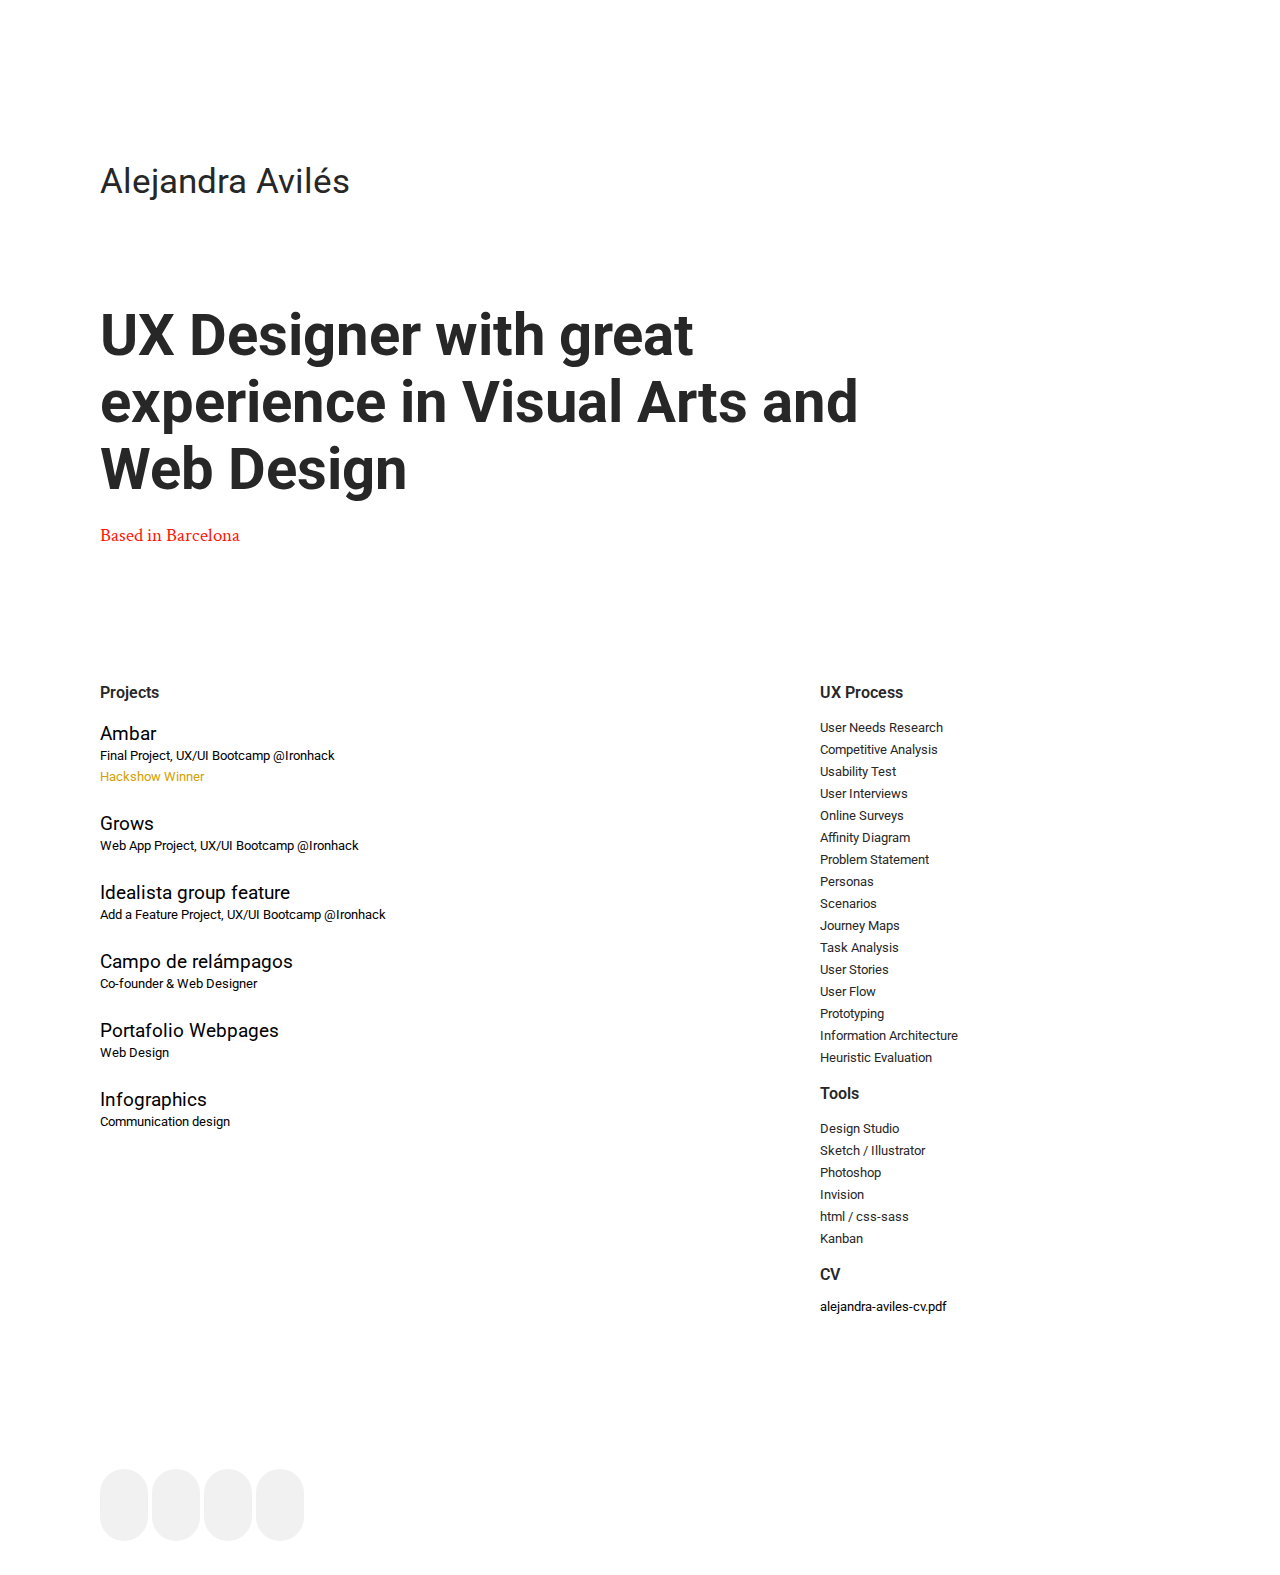
==== index.html @ 3a8cab37 "Automated commit at 2018-10-31 14:11:15 UTC by middleman-deploy 0.1.3" ====
<!doctype html>
<html>
  <head>
    <meta charset="utf-8">
    <!-- Always force latest IE rendering engine or request Chrome Frame -->
    <meta content="IE=edge,chrome=1" http-equiv="X-UA-Compatible">
    <!-- Use title if it's in the page YAML frontmatter -->
    <title>Alejandra Avilés UX Design</title>
    <script type="text/javascript" src="//cdnjs.cloudflare.com/ajax/libs/jquery/2.0.2/jquery.min.js"></script>
    <link rel="shortcut icon" href="images/favicon.ico" >
    <link rel="stylesheet" href="https://use.fontawesome.com/releases/v5.4.1/css/all.css" integrity="sha384-5sAR7xN1Nv6T6+dT2mhtzEpVJvfS3NScPQTrOxhwjIuvcA67KV2R5Jz6kr4abQsz" crossorigin="anonymous">
    <link href="https://fonts.googleapis.com/css?family=Roboto:400,500,700,900" rel="stylesheet">
    <link href="https://fonts.googleapis.com/css?family=Roboto+Slab" rel="stylesheet">
    <link href="https://fonts.googleapis.com/css?family=Crimson+Text:400,700" rel="stylesheet">
    <link href="/stylesheets/screen.css" media="screen" rel="stylesheet" type="text/css" />
  </head>
  <body class="index">
    <main>
      <div class="container">
        <div class="hero-unit">
	<h2>Alejandra Avilés</h2>
	<h1>UX Designer with great experience in Visual Arts and Web Design</h1>
	<div class="location">
	<!-- <i class="fas fa-map-pin"></i> -->
		<h4><span> Based in Barcelona</span></h4>
	</div>
</div>

<div class="columns">
	<div class="col col-8">
		<header>
			<h5>Projects</h5>
		</header>
			<div class="index-item">
				<a href="ambar">
						<h4>Ambar </h4>
						<h6>Final Project, UX/UI Bootcamp @Ironhack</h6>
				</a>
				<div class="award">
					<h6><i class="fas fa-award"></i> Hackshow Winner</h6>
				</div>
			</div>
			<div class="index-item">
				<a href="grows">
						<h4>Grows</h4>
						<h6>Web App Project, UX/UI Bootcamp @Ironhack</h6>
				</a>
			</div>
			<div class="index-item">
				<a href="add-a-feature">
						<h4>Idealista group feature</h4>
						<h6>Add a Feature Project, UX/UI Bootcamp @Ironhack</h6>
				</a>
			</div>
			<div class="index-item">
				<a href="online-magazine">
						<h4>Campo de relámpagos</h4>
						<h6>Co-founder & Web Designer</h6>
				</a>
			</div>
			<div class="index-item">
				<a href="portfolio-websites">
						<h4>Portafolio Webpages</h4>
						<h6>Web Design</h6>
				</a>
			</div>
			<div class="index-item">
				<a href="infographics-design">
						<h4>Infographics</h4>
						<h6>Communication design</h6>
				</a>
			</div>
		</div>
		<div class="col col-4">
			<header>
				<h5>UX Process</h5>
			</header>
			<div class="skills">
				<h6>User Needs Research</h6>
				<h6>Competitive Analysis</h6>
				<h6>Usability Test</h6>
				<h6>User Interviews</h6>
				<h6>Online Surveys</h6>
				<h6>Affinity Diagram</h6>
				<h6>Problem Statement</h6>
				<h6>Personas</h6>
				<h6>Scenarios</h6>
				<h6>Journey Maps</h6>
				<h6>Task Analysis</h6>
				<h6>User Stories</h6>
				<h6>User Flow</h6>
				<h6>Prototyping</h6>
				<h6>Information Architecture</h6>
				<h6>Heuristic Evaluation</h6>
				<header>
					<h5>Tools</h5>
				</header>
				<h6>Design Studio</h6>
				<h6>Sketch / Illustrator</h6>
				<h6>Photoshop</h6>
				<h6>Invision</h6>
				<h6>html / css-sass</h6>
				<h6>Kanban</h6>
			</div>
			<header>
				<h5>CV</h5>
			</header>
				<a target="cv" href="/documents/alejandra-aviles-cv.pdf"><h6>alejandra-aviles-cv.pdf</h6></a>
	</div>
</div>

      </div>
      <footer>
        <!-- <h3>Let's stay in touch!</h3> -->
        <div class="social-media">
          <a target="linkedin" href="https://www.linkedin.com/in/alejandra-aviles/"><h1><i class="fab fa-linkedin-in"></i></h1></a>
          <a target="medium" href="https://medium.com/@alecamp"><h1><i class="fab fa-medium-m"></i></h1></a>
          <a target="github" href="https://github.com/alejandra-aviles"><h1><i class="fab fa-github-alt"></i></h1></a>
          <a target="twitter" href="https://twitter.com/alealecamp"><h1><i class="fab fa-twitter"></i></h1></a>
          <!-- <a target="mail" href="/"><h1><i class="far fa-envelope"></i></h1></a> -->
        </div>

      </footer>
    </main>
    <script src="/javascripts/application.js" type="text/javascript"></script>
  </body>
</html>
---- stylesheets/screen.css ----
html{color:#000;background:#FFF}body,div,dl,dt,dd,ul,ol,li,h1,h2,h3,h4,h5,h6,pre,code,form,fieldset,legend,input,textarea,p,blockquote,th,td{margin:0;padding:0}table{border-collapse:collapse;border-spacing:0}fieldset,img{border:0}address,caption,cite,code,dfn,em,strong,th,var{font-style:normal;font-weight:normal}ol,ul{list-style:none}caption,th{text-align:left}h1,h2,h3,h4,h5,h6{font-size:100%;font-weight:normal}q:before,q:after{content:''}abbr,acronym{border:0;font-variant:normal}sup{vertical-align:text-top}sub{vertical-align:text-bottom}input,textarea,select{font-family:inherit;font-size:inherit;font-weight:inherit}input,textarea,select{*font-size:100%}legend{color:#000}#yui3-css-stamp.cssreset{display:none}.noselect{-webkit-touch-callout:none;-webkit-user-select:none;-khtml-user-select:none;-moz-user-select:none;-ms-user-select:none;user-select:none}.GITheWall ul{list-style:none;padding:20px 0;margin:0 auto;text-align:left;width:100%}.GITheWall ul li{display:inline-block;margin:10px 5px 0 5px;vertical-align:top;width:200px}.GITheWall ul li.GI_TW_Selected_Row{-webkit-transition:margin-bottom 0.3s ease-in;-moz-transition:margin-bottom 0.3s ease-in;-o-transition:margin-bottom 0.3s ease-in;transition:margin-bottom 0.3s ease-in}.GI_TW_expander{position:absolute;z-index:1;top:0;background:black;left:0;width:100%;margin-top:10px;height:0;overflow:hidden;-webkit-transition:height 0.3s ease-in;-moz-transition:height 0.3s ease-in;-o-transition:height 0.3s ease-in;transition:height 0.3s ease-in}.GI_TW_expander.animating{overflow:hidden !important}.GI_TW_expander.opened{overflow:visible}.GI_TW_expander .GI_TW_pointer{position:absolute;margin-left:-20px;margin-top:-20px;width:0;height:0;border-left:20px solid transparent;border-right:20px solid transparent;border-bottom:20px solid black;-webkit-transition:left 0.3s ease-in;-moz-transition:left 0.3s ease-in;-o-transition:left 0.3s ease-in;transition:left 0.3s ease-in}.GI_TW_expander .GI_TW_expander-inner{width:80%;height:560px;margin:0 auto;overflow:hidden}.GI_TW_expander .GI_TW_expander-inner .GI_TW_fullimg{position:relative;width:100%;height:580px;margin:10px 0 0;text-align:center;overflow:hidden}.GI_TW_expander .GI_TW_expander-inner .GI_TW_fullimg img{position:relative}.GI_TW_expander .GI_TW_Controls{z-index:1}.GI_TW_expander .GI_TW_close{position:absolute;width:40px;height:40px;top:20px;right:20px;cursor:pointer}.GI_TW_expander .GI_TW_arrow{position:absolute;top:50%;cursor:pointer}.GI_TW_expander .GI_TW_arrow.GI_TW_hidden{display:none}.GI_TW_expander .GI_TW_arrow.GI_TW_next{right:30px}.GI_TW_expander .GI_TW_arrow.GI_TW_prev{left:30px}.GI_TW_expander .GI_TW_loading{width:20px;height:20px;border-radius:50%;background:#ddd;box-shadow:0 0 1px #cccccc, 15px 30px 1px #cccccc, -15px 30px 1px #cccccc;position:absolute;top:50%;left:50%;margin:-25px 0 0;-webkit-animation:loader 0.5s infinite ease-in-out both;-moz-animation:loader 0.5s infinite ease-in-out both;-ms-animation:loader 0.5s infinite ease-in-out both;-o-animation:loader 0.5s infinite ease-in-out both;animation:loader 0.5s infinite ease-in-out both}@-moz-keyframes loader{0%{background:#ddd}33%{background:#ccc;box-shadow:0 0 1px #cccccc, 15px 30px 1px #cccccc, -15px 30px 1px #dddddd}66%{background:#ccc;box-shadow:0 0 1px #cccccc, 15px 30px 1px #dddddd, -15px 30px 1px #cccccc}}@-webkit-keyframes loader{0%{background:#ddd}33%{background:#ccc;box-shadow:0 0 1px #cccccc, 15px 30px 1px #cccccc, -15px 30px 1px #dddddd}66%{background:#ccc;box-shadow:0 0 1px #cccccc, 15px 30px 1px #dddddd, -15px 30px 1px #cccccc}}@-o-keyframes loader{0%{background:#ddd}33%{background:#ccc;box-shadow:0 0 1px #cccccc, 15px 30px 1px #cccccc, -15px 30px 1px #dddddd}66%{background:#ccc;box-shadow:0 0 1px #cccccc, 15px 30px 1px #dddddd, -15px 30px 1px #cccccc}}@-ms-keyframes loader{0%{background:#ddd}33%{background:#ccc;box-shadow:0 0 1px #cccccc, 15px 30px 1px #cccccc, -15px 30px 1px #dddddd}66%{background:#ccc;box-shadow:0 0 1px #cccccc, 15px 30px 1px #dddddd, -15px 30px 1px #cccccc}}@keyframes loader{0%{background:#ddd}33%{background:#ccc;box-shadow:0 0 1px #cccccc, 15px 30px 1px #cccccc, -15px 30px 1px #dddddd}66%{background:#ccc;box-shadow:0 0 1px #cccccc, 15px 30px 1px #dddddd, -15px 30px 1px #cccccc}}article{padding-top:80px}article p{padding-bottom:20px}.quote{border-left:5px solid #ff1403;margin:20px 50px;padding-left:20px;border-radius:5px}.quote p{font-family:'Roboto', sans-serif;padding:10px 0;font-size:1rem;line-height:24px}.quote i{font-size:0.7rem;color:grey}.highlight{padding:10px 60px}.highlight p{width:80%;font-size:2.8rem;line-height:50px}.award{display:inline-block;color:#d4a000}.award h3{font-weight:100;font-size:1rem}.btn{-moz-box-shadow:inset 0px 1px 0px 0px #ffffff;-webkit-box-shadow:inset 0px 1px 0px 0px #ffffff;box-shadow:inset 0px 1px 0px 0px #ffffff;text-indent:0;background-color:#1d1a1a;border-radius:100px;color:white;font-size:1.2rem;text-decoration:none;text-align:center;padding:18px 40px;display:inline-block}.btn a{cursor:pointer;color:white}.btn a:hover{color:white;cursor:pointer}.btn:hover{background-color:#443d3d;color:white}.btn:active{position:relative;top:1px}.site-btn h6{border:1px solid #e2e2e2;border-radius:10px;position:relative;padding:20px}.site-btn a:hover{color:red;background-color:blue}.columns{zoom:1}.columns:before{content:'';display:block}.columns:after{content:'';display:table;clear:both}.col{float:left}.border-left{padding-left:30px;border-left:1px solid grey}.col-1{width:8.33%}.col-2{width:16.66%}.col-3{width:33.33%}.col-4{width:25%}.col-6{width:50%}.col-8{width:66.66%;padding-right:20px}.col-9{width:95%}.col-10{width:80%}.col-12{width:100%}.contact{position:fixed;top:8px;right:30px;z-index:2000;padding:10px 20px;border-radius:10px;font-size:0.9rem}footer{padding-top:150px;padding-bottom:50px}header{padding:15px 0}header h2{color:#ff1403;font-weight:600}.article-header h1{font-size:4rem}.hero-unit{width:80%;padding-top:160px;padding-bottom:100px}.hero-unit span{color:red}.hero-unit h1{font-size:3.6rem;font-weight:700}.hero-unit h2{padding-bottom:100px;font-size:2.2rem}.hero-unit .location{font-family:'Crimson Text', serif;padding:20px 0;font-weight:200}.hero-unit .location span{color:#ff1403;font-size:1.2rem}.hero-unit .location h4{font-size:0.9rem}.index-item{padding-top:5px;padding-bottom:20px;background:white}.index-item h4{font-weight:600px;line-height:24px}.index-item h6{line-height:20px}a{color:black}a:hover{color:grey}.nav{position:fixed;background-color:white;padding-top:18px;padding-bottom:18px;width:100%;z-index:1000}.nav a{font-size:1rem;float:left;margin-right:30px}.nav a:hover{color:grey}.nav .logo a:hover{color:black;border-bottom:none}.project-overview{padding-top:100px}.project-info{padding-top:20px;padding-bottom:100px}.project-info h6{line-height:20px}.project-list{padding-top:30px}section{padding:60px 0}section .padding-left{padding-left:50px}section .padding-left p{font-size:1.1rem;padding-bottom:10px;line-height:25px}.skills h6{line-height:22px}.slider-wrapper{width:800px;padding-right:auto;padding-left:auto}.slider{margin-bottom:15px;border-radius:8px;border:0.5px solid #e0e0e0;box-shadow:3px 13px 40px -10px rgba(0,0,0,0.1);max-width:1000px;height:inherit;width:inherit;overflow:hidden;position:relative;text-align:left}.slider>*{display:none;width:inherit}.slider .columns{height:inherit}.slider img{padding-top:0;padding-bottom:0;max-height:800px;max-width:100%;width:auto;margin-right:auto;margin-left:auto;vertical-align:bottom}.slider .columns .column{height:inherit}[data-slider-index]{font-size:0.8em;font-weight:100;height:inherit}[data-slider-action]{font-size:1em;letter-spacing:1px;color:#3535c3;font-weight:100;cursor:pointer;max-width:1400px}.slider-controls{-webkit-touch-callout:none;-webkit-user-select:none;-khtml-user-select:none;-moz-user-select:none;-ms-user-select:none;user-select:none;position:absolute;right:0;bottom:0;display:inline-block;z-index:1000}.slider-controls>*{display:inline-block;left:0;padding-right:5px}.slider-controls a,.slider-controls *{color:#666 !important}.slider-controls a{font-size:1.3em}.caption{background-color:white;padding-top:5px;padding-bottom:5px;padding-right:70px;display:inline-block;text-align:left;width:100%;z-index:-100}.social-media a{display:inline-block}.social-media a i{background-color:#f1f1f1;color:black;font-size:1.3rem;padding:24px;border-radius:100px}.social-media a i:hover{background-color:#efe8e8;color:#ff5043}h1{font-size:3.2rem;font-weight:600}h2{font-size:2rem}h3{font-size:1.3rem;font-weight:600}h4{font-size:1.2rem}h5{font-weight:600;font-size:1rem}h6{font-size:0.8rem}p{font-family:'Crimson Text', serif;width:65ch;font-size:1.4rem;line-height:32px}li{list-style-type:bullets}em{font-style:italic}*{box-sizing:border-box}body{color:#272727;width:100%;margin-left:auto;margin-right:auto;font-size:1rem;font-family:'Roboto', sans-serif}body ::selection{background-color:#ffec5b;color:#ff1403}a{color:black;text-decoration:none}a:hover{cursor:pointer}main{zoom:1;width:100%;padding-left:100px;padding-right:100px}main:before{content:'';display:block}main:after{content:'';display:table;clear:both}.container{zoom:1;width:100%;margin-left:auto;margin-right:auto}.container:before{content:'';display:block}.container:after{content:'';display:table;clear:both}img{border-radius:5px}
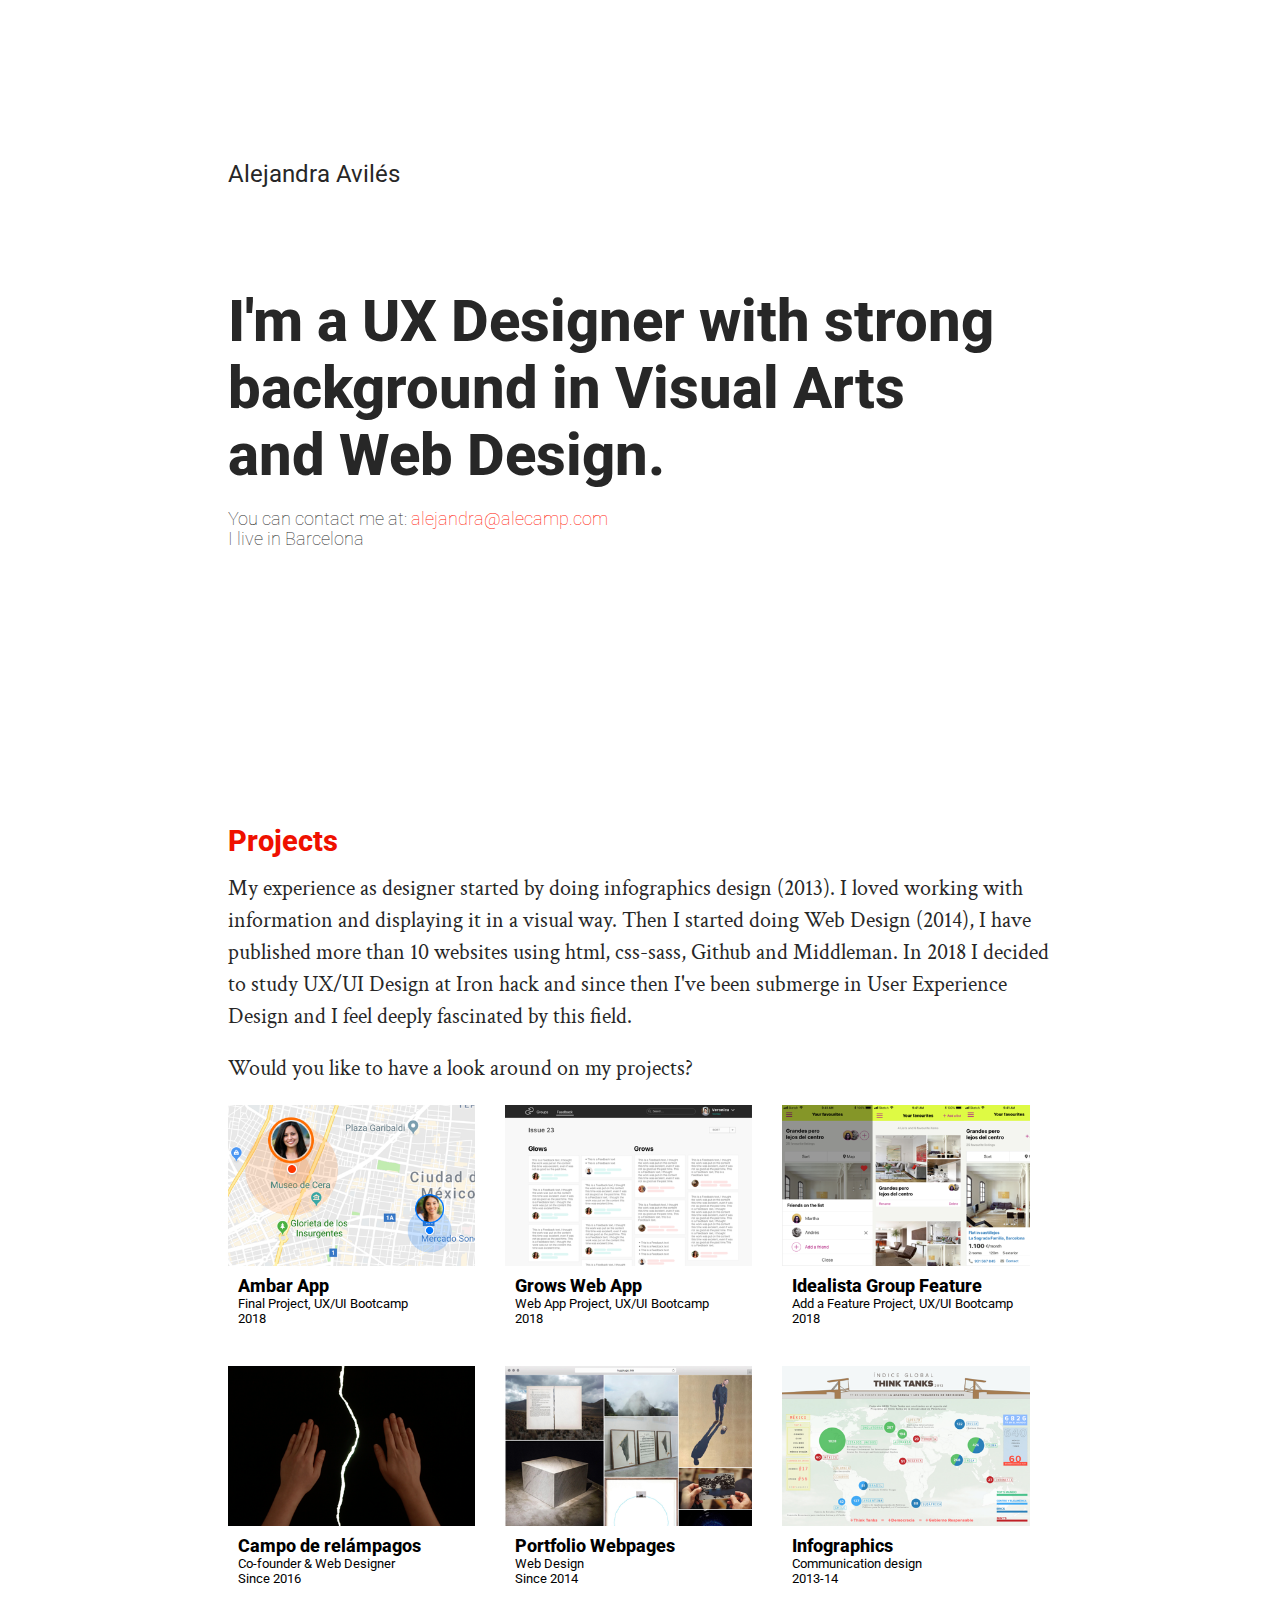
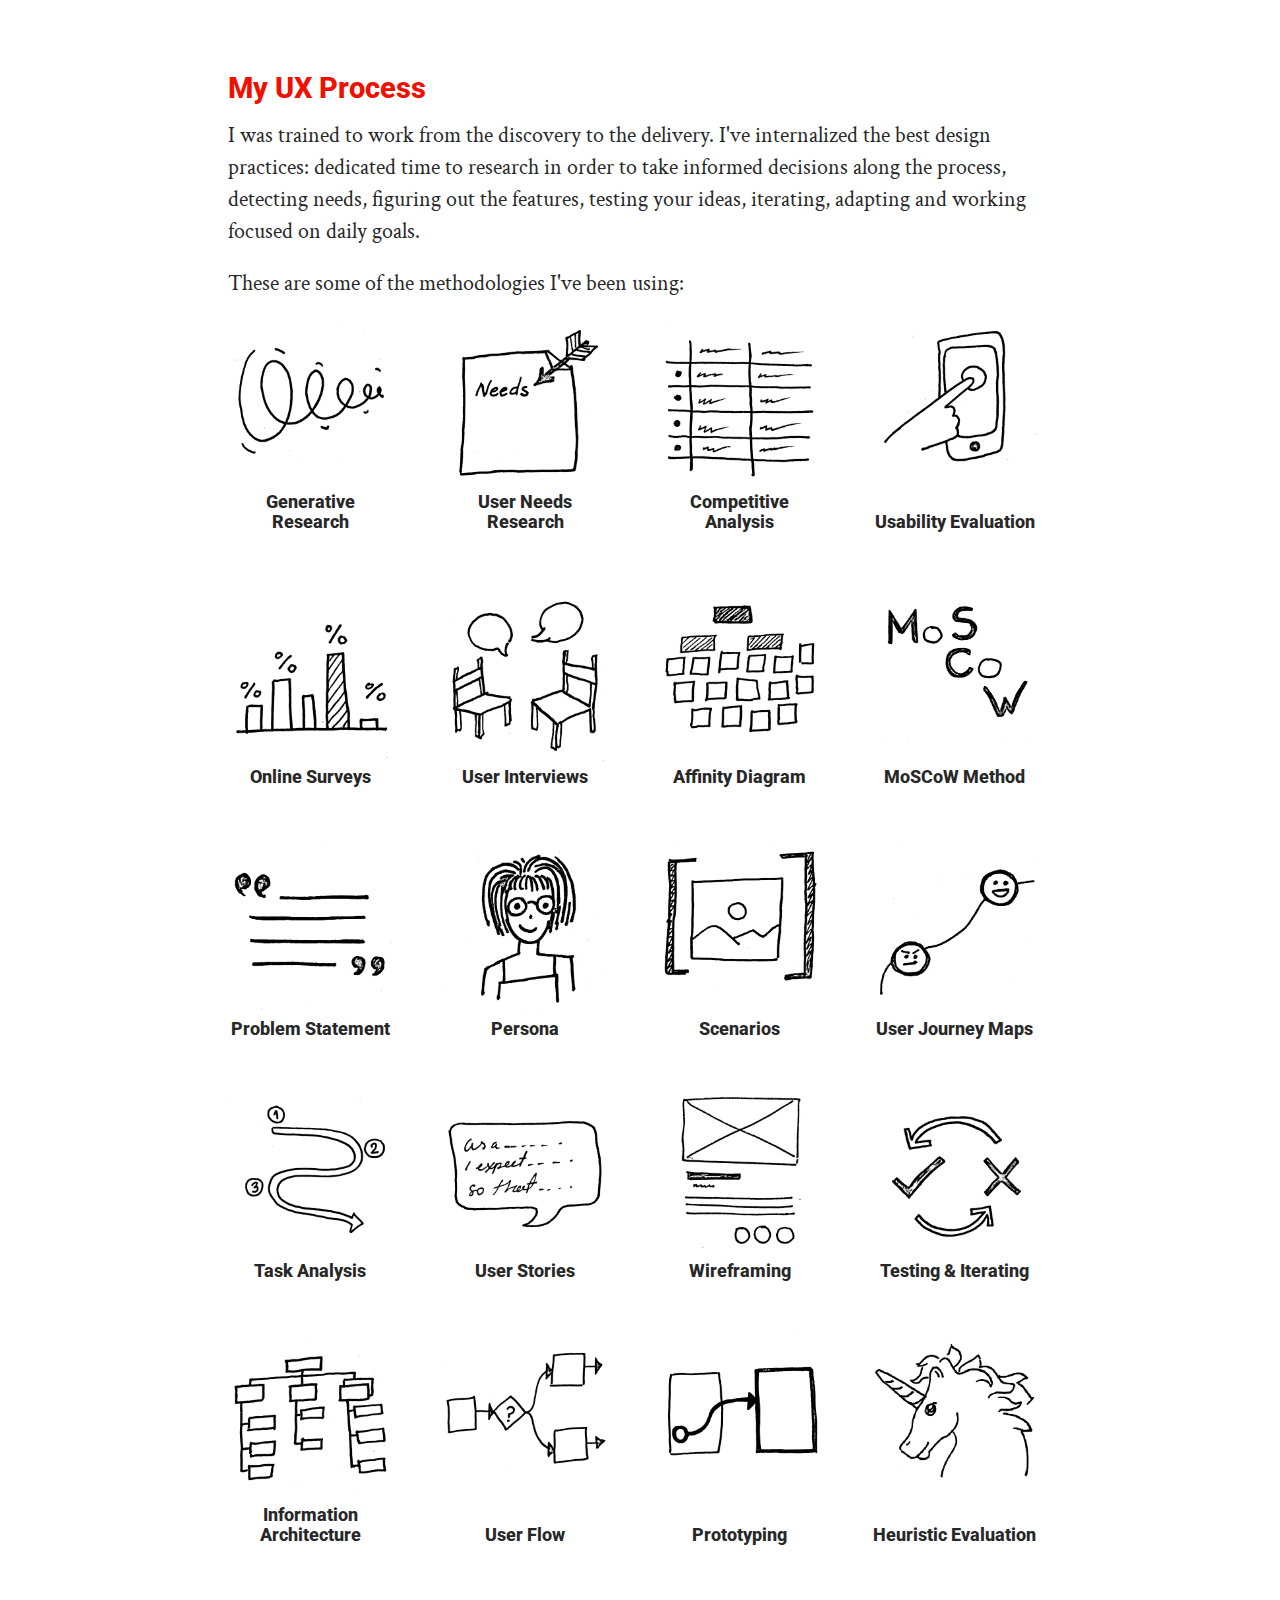
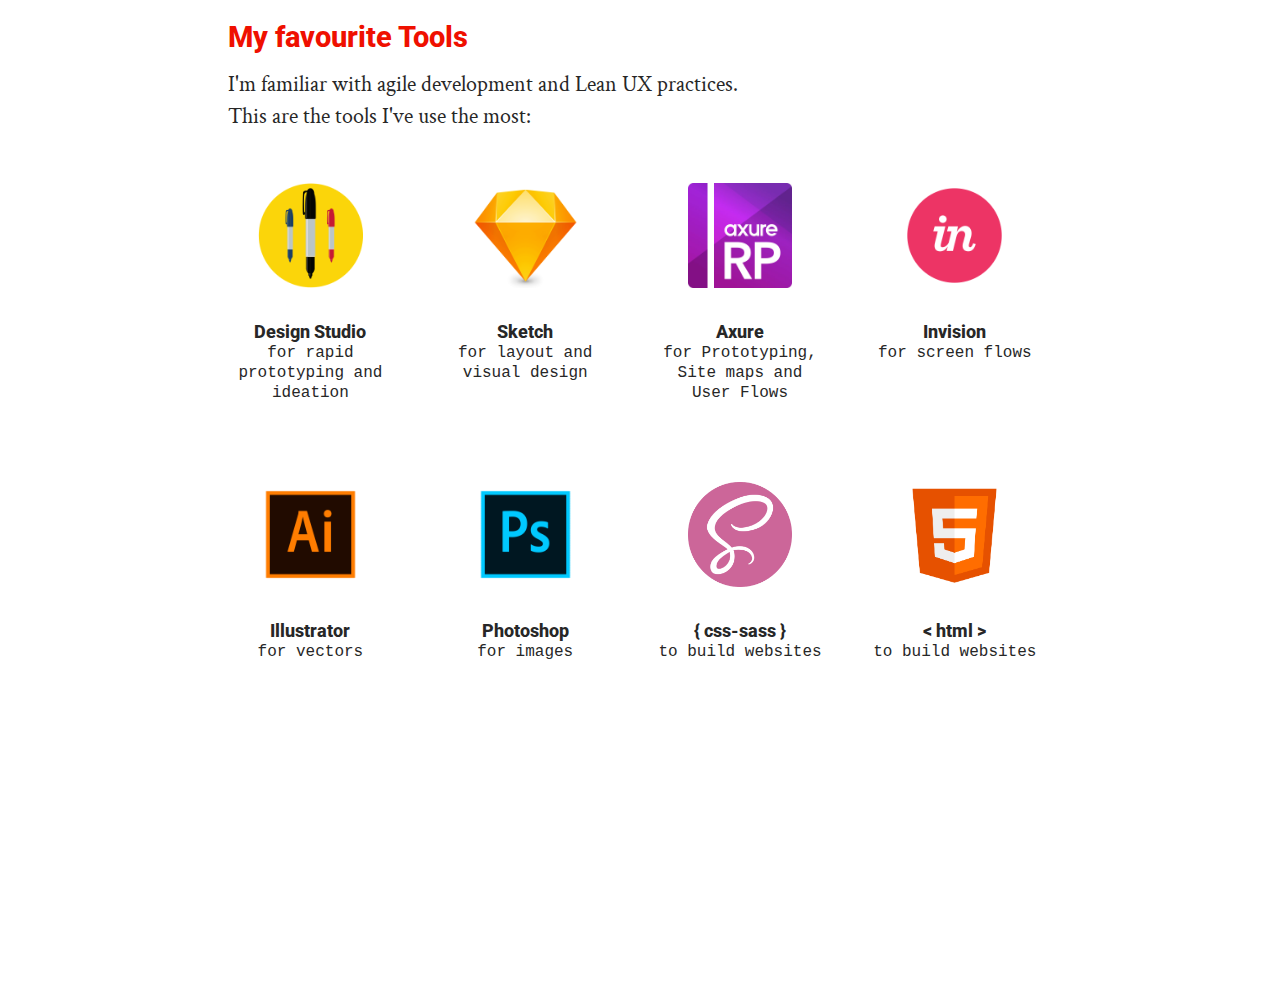
==== commit 4a9f748e: "Automated commit at 2018-11-22 13:49:20 UTC by middleman-deploy 0.1.3" ====
--- a/index.html
+++ b/index.html
@@ -12,116 +12,223 @@
     <link href="https://fonts.googleapis.com/css?family=Roboto:400,500,700,900" rel="stylesheet">
     <link href="https://fonts.googleapis.com/css?family=Roboto+Slab" rel="stylesheet">
     <link href="https://fonts.googleapis.com/css?family=Crimson+Text:400,700" rel="stylesheet">
+    <link href="https://fonts.googleapis.com/css?family=Kalam" rel="stylesheet">
     <link href="/stylesheets/screen.css" media="screen" rel="stylesheet" type="text/css" />
   </head>
   <body class="index">
     <main>
-      <div class="container">
-        <div class="hero-unit">
-	<h2>Alejandra Avilés</h2>
-	<h1>UX Designer with great experience in Visual Arts and Web Design</h1>
-	<div class="location">
-	<!-- <i class="fas fa-map-pin"></i> -->
-		<h4><span> Based in Barcelona</span></h4>
+	<div class="hero-unit">
+		<h4>Alejandra Avilés</h4>
+		<h1>I'm a UX Designer with strong<br>background in Visual Arts<br>and Web Design.</h1>
+		<div class="email">
+			<h3>You can contact me at:<span> alejandra@alecamp.com</span></h3>
+			<h3>I live in Barcelona</h3>
+		</div>
 	</div>
+	<!-- <div class="message">
+		<h4>☘ Welcome to my portfolio website ↓ </h4>
+	</div> -->
+ 	<section></section>
+	<section>
+		<h2>Projects</h2>
+		<p>My experience as designer started by doing infographics design (2013). I loved working with information and displaying it in a visual way. Then I started doing Web Design (2014), I have published more than 10 websites using html, css-sass, Github and Middleman. In 2018 I decided to study UX/UI Design at Iron hack and since then I've been submerge in User Experience Design and I feel deeply fascinated by this field.</p>
+		<p>Would you like to have a look around on my projects?</p>
+		<!-- thumnail size 400 x 260 px -->
+<div class="wrapper-3">
+    <a class="item" href="/ambar">
+      <img src="/images/project-nav/ambar.png" />
+      <div class="item-info">
+        <h3>Ambar App</h3>
+        <h6>Final Project, UX/UI Bootcamp</h6>
+        <h6>2018</h6>
+      </div>
+    </a>
+    <a href="/grows" class="item">
+      <img src="/images/project-nav/grows.png">
+      <div class="item-info">
+        <h3>Grows Web App</h3>
+        <h6>Web App Project, UX/UI Bootcamp</h6>
+        <h6>2018</h6>
+      </div>
+    </a>
+    <a href="/add-a-feature-to-idealista-app" class="item">
+      <img src="/images/project-nav/idealista.png" />
+      <div class="item-info">
+        <h3>Idealista Group Feature</h3>
+        <h6>Add a Feature Project, UX/UI Bootcamp</h6>
+        <h6>2018</h6>
+      </div>
+    </a>
+    <a href="/online-magazine" class="item">
+      <img src="/images/project-nav/campo.png" />
+      <div class="item-info">
+        <h3>Campo de relámpagos</h3>
+        <h6>Co-founder & Web Designer</h6>
+        <h6>Since 2016</h6>
+      </div>
+    </a>
+    <a href="/portfolio-websites" class="item">
+      <img src="/images/project-nav/websites.png" />
+      <div class="item-info">
+        <h3>Portfolio Webpages</h3>
+        <h6>Web Design</h6>
+        <h6>Since 2014</h6>
+      </div>
+    </a>
+    <a href="/infographics-design" class="item">
+      <img src="/images/project-nav/infographies.png" >
+      <div class="item-info">
+        <h3>Infographics</h3>
+        <h6>Communication design</h6>
+        <h6>2013-14</h6>
+      </div>
+    </a>
 </div>
 
-<div class="columns">
-	<div class="col col-8">
+	</section>
+	<section>
 		<header>
-			<h5>Projects</h5>
+			<h2>My UX Process</h2>
 		</header>
-			<div class="index-item">
-				<a href="ambar">
-						<h4>Ambar </h4>
-						<h6>Final Project, UX/UI Bootcamp @Ironhack</h6>
-				</a>
-				<div class="award">
-					<h6><i class="fas fa-award"></i> Hackshow Winner</h6>
-				</div>
-			</div>
-			<div class="index-item">
-				<a href="grows">
-						<h4>Grows</h4>
-						<h6>Web App Project, UX/UI Bootcamp @Ironhack</h6>
-				</a>
-			</div>
-			<div class="index-item">
-				<a href="add-a-feature">
-						<h4>Idealista group feature</h4>
-						<h6>Add a Feature Project, UX/UI Bootcamp @Ironhack</h6>
-				</a>
-			</div>
-			<div class="index-item">
-				<a href="online-magazine">
-						<h4>Campo de relámpagos</h4>
-						<h6>Co-founder & Web Designer</h6>
-				</a>
-			</div>
-			<div class="index-item">
-				<a href="portfolio-websites">
-						<h4>Portafolio Webpages</h4>
-						<h6>Web Design</h6>
-				</a>
-			</div>
-			<div class="index-item">
-				<a href="infographics-design">
-						<h4>Infographics</h4>
-						<h6>Communication design</h6>
-				</a>
+		<p>I was trained to work from the discovery to the delivery. I've internalized the best design practices: dedicated time to research in order to take informed decisions along the process, detecting needs, figuring out the features, testing your ideas, iterating, adapting and working focused on daily goals.</p>
+		<p>These are some of the methodologies I've been using:</p>
+		<div class="wrapper-4">
+			<div class="item">
+				<img width="100%" src="/images/illustrations/generative-research.png" />
+				<h3>Generative Research</h3>
+			</div>
+			<div class="item">
+				<img width="100%" src="/images/illustrations/user-needs.png" />
+				<h3>User Needs Research</h3>
+			</div>
+			<div class="item">
+				<img width="100%" src="/images/illustrations/commpetitive-analysis.png" />
+				<h3>Competitive Analysis</h3>
+			</div>
+			<div class="item">
+				<img width="100%" src="/images/illustrations/usability-evaluation.png" />
+				<h3>Usability Evaluation</h3>
+			</div>
+			<div class="item">
+				<img width="100%" src="/images/illustrations/online-surveys.png" />
+				<h3>Online Surveys</h3>
+			</div>
+			<div class="item">
+				<img width="100%" src="/images/illustrations/user-interviews.png" />
+				<h3>User Interviews</h3>
+			</div>
+			<div class="item">
+				<img width="100%" src="/images/illustrations/affinity-diagram.png" />
+				<h3>Affinity Diagram</h3>
+			</div>
+			<div class="item">
+				<img width="100%" src="/images/illustrations/moscow.png" />
+				<h3>MoSCoW Method</h3>
+			</div>
+			<div class="item">
+				<img width="100%" src="/images/illustrations/problem-statement.png" />
+				<h3>Problem Statement</h3>
+			</div>
+			<div class="item">
+				<img width="100%" src="/images/illustrations/persona.png" />
+				<h3>Persona</h3>
+			</div>
+			<div class="item">
+				<img width="100%" src="/images/illustrations/scenario.png" />
+				<h3>Scenarios</h3>
+			</div>
+			<div class="item">
+				<img width="100%" src="/images/illustrations/user-journey.png" />
+				<h3>User Journey Maps</h3>
+			</div>
+			<div class="item">
+				<img width="100%" src="/images/illustrations/task-analysis.png" />
+				<h3>Task Analysis</h3>
+			</div>
+			<div class="item">
+				<img width="100%" src="/images/illustrations/user-stories.png" />
+				<h3>User Stories</h3>
+			</div>
+			<div class="item">
+				<img width="100%" src="/images/illustrations/wireframing.png" />
+				<h3>Wireframing</h3>
+			</div>
+			<div class="item">
+				<img width="100%" src="/images/illustrations/testing.png" />
+				<h3>Testing & Iterating</h3>
+			</div>
+			<div class="item">
+				<img width="100%" src="/images/illustrations/Information-architecture.png" />
+				<h3>Information Architecture</h3>
+			</div>
+			<div class="item">
+				<img width="100%" src="/images/illustrations/user-flow.png" />
+				<h3>User Flow</h3>
+			</div>
+			<div class="item">
+				<img width="100%" src="/images/illustrations/prototyping.png" />
+				<h3>Prototyping</h3>
+			</div>
+			<div class="item">
+				<img width="100%" src="/images/illustrations/heuristic-evaluation.png" />
+				<h3>Heuristic Evaluation</h3>
 			</div>
 		</div>
-		<div class="col col-4">
-			<header>
-				<h5>UX Process</h5>
-			</header>
-			<div class="skills">
-				<h6>User Needs Research</h6>
-				<h6>Competitive Analysis</h6>
-				<h6>Usability Test</h6>
-				<h6>User Interviews</h6>
-				<h6>Online Surveys</h6>
-				<h6>Affinity Diagram</h6>
-				<h6>Problem Statement</h6>
-				<h6>Personas</h6>
-				<h6>Scenarios</h6>
-				<h6>Journey Maps</h6>
-				<h6>Task Analysis</h6>
-				<h6>User Stories</h6>
-				<h6>User Flow</h6>
-				<h6>Prototyping</h6>
-				<h6>Information Architecture</h6>
-				<h6>Heuristic Evaluation</h6>
-				<header>
-					<h5>Tools</h5>
-				</header>
-				<h6>Design Studio</h6>
-				<h6>Sketch / Illustrator</h6>
-				<h6>Photoshop</h6>
-				<h6>Invision</h6>
-				<h6>html / css-sass</h6>
-				<h6>Kanban</h6>
-			</div>
-			<header>
-				<h5>CV</h5>
-			</header>
-				<a target="cv" href="/documents/alejandra-aviles-cv.pdf"><h6>alejandra-aviles-cv.pdf</h6></a>
-	</div>
-</div>
-
-      </div>
-      <footer>
-        <!-- <h3>Let's stay in touch!</h3> -->
-        <div class="social-media">
-          <a target="linkedin" href="https://www.linkedin.com/in/alejandra-aviles/"><h1><i class="fab fa-linkedin-in"></i></h1></a>
-          <a target="medium" href="https://medium.com/@alecamp"><h1><i class="fab fa-medium-m"></i></h1></a>
-          <a target="github" href="https://github.com/alejandra-aviles"><h1><i class="fab fa-github-alt"></i></h1></a>
-          <a target="twitter" href="https://twitter.com/alealecamp"><h1><i class="fab fa-twitter"></i></h1></a>
-          <!-- <a target="mail" href="/"><h1><i class="far fa-envelope"></i></h1></a> -->
-        </div>
-
-      </footer>
-    </main>
+	</section>
+	<section>
+		<header>
+			<h2>My favourite Tools</h2>
+		</header>
+		<p>I'm familiar with agile development and Lean UX practices.<br>This are the tools I've use the most:</p>
+		<div class="wrapper-4">
+			<div class="item-small">
+				<img width="100%" src="/images/tools/design-studio.png">
+				<h3>Design Studio</h3>
+				<code>for rapid prototyping and ideation</code>
+			</div>
+			<div class="item-small">
+				<img width="100%" src="/images/tools/sketch.png">
+				<h3>Sketch</h3>
+				<code>for layout and<br>visual design</code>
+			</div>
+			<div class="item-small">
+				<img width="100%" src="/images/tools/axure.png">
+				<h3>Axure</h3>
+				<code>for Prototyping,<br>Site maps and User Flows</code>
+			</div>
+			<div class="item-small">
+				<img width="100%" src="/images/tools/invision.png">
+				<h3>Invision</h3>
+				<code>for screen flows</code>
+			</div>
+			<div class="item-small">
+				<img width="100%" src="/images/tools/illustrator.png">
+				<h3>Illustrator</h3>
+				<code>for vectors</code>
+			</div>
+			<div class="item-small">
+				<img width="100%" src="/images/tools/photoshop.png">
+				<h3>Photoshop</h3>
+				<code>for images</code>
+			</div>
+			<div class="item-small">
+				<img width="100%" src="/images/tools/sass.png">
+				<h3>{ css-sass }</h3>
+				<code>to build websites</code>
+			</div>
+			<div class="item-small">
+				<img width="100%" src="/images/tools/html.png">
+				<h3>< html ></h3>
+				<code>to build websites</code>
+			</div>
+		</div>
+	</section>
+</main>
+
     <script src="/javascripts/application.js" type="text/javascript"></script>
+    <footer>
+    </footer>
   </body>
 </html>
+
+
--- a/stylesheets/screen.css
+++ b/stylesheets/screen.css
@@ -1 +1 @@
-html{color:#000;background:#FFF}body,div,dl,dt,dd,ul,ol,li,h1,h2,h3,h4,h5,h6,pre,code,form,fieldset,legend,input,textarea,p,blockquote,th,td{margin:0;padding:0}table{border-collapse:collapse;border-spacing:0}fieldset,img{border:0}address,caption,cite,code,dfn,em,strong,th,var{font-style:normal;font-weight:normal}ol,ul{list-style:none}caption,th{text-align:left}h1,h2,h3,h4,h5,h6{font-size:100%;font-weight:normal}q:before,q:after{content:''}abbr,acronym{border:0;font-variant:normal}sup{vertical-align:text-top}sub{vertical-align:text-bottom}input,textarea,select{font-family:inherit;font-size:inherit;font-weight:inherit}input,textarea,select{*font-size:100%}legend{color:#000}#yui3-css-stamp.cssreset{display:none}.noselect{-webkit-touch-callout:none;-webkit-user-select:none;-khtml-user-select:none;-moz-user-select:none;-ms-user-select:none;user-select:none}.GITheWall ul{list-style:none;padding:20px 0;margin:0 auto;text-align:left;width:100%}.GITheWall ul li{display:inline-block;margin:10px 5px 0 5px;vertical-align:top;width:200px}.GITheWall ul li.GI_TW_Selected_Row{-webkit-transition:margin-bottom 0.3s ease-in;-moz-transition:margin-bottom 0.3s ease-in;-o-transition:margin-bottom 0.3s ease-in;transition:margin-bottom 0.3s ease-in}.GI_TW_expander{position:absolute;z-index:1;top:0;background:black;left:0;width:100%;margin-top:10px;height:0;overflow:hidden;-webkit-transition:height 0.3s ease-in;-moz-transition:height 0.3s ease-in;-o-transition:height 0.3s ease-in;transition:height 0.3s ease-in}.GI_TW_expander.animating{overflow:hidden !important}.GI_TW_expander.opened{overflow:visible}.GI_TW_expander .GI_TW_pointer{position:absolute;margin-left:-20px;margin-top:-20px;width:0;height:0;border-left:20px solid transparent;border-right:20px solid transparent;border-bottom:20px solid black;-webkit-transition:left 0.3s ease-in;-moz-transition:left 0.3s ease-in;-o-transition:left 0.3s ease-in;transition:left 0.3s ease-in}.GI_TW_expander .GI_TW_expander-inner{width:80%;height:560px;margin:0 auto;overflow:hidden}.GI_TW_expander .GI_TW_expander-inner .GI_TW_fullimg{position:relative;width:100%;height:580px;margin:10px 0 0;text-align:center;overflow:hidden}.GI_TW_expander .GI_TW_expander-inner .GI_TW_fullimg img{position:relative}.GI_TW_expander .GI_TW_Controls{z-index:1}.GI_TW_expander .GI_TW_close{position:absolute;width:40px;height:40px;top:20px;right:20px;cursor:pointer}.GI_TW_expander .GI_TW_arrow{position:absolute;top:50%;cursor:pointer}.GI_TW_expander .GI_TW_arrow.GI_TW_hidden{display:none}.GI_TW_expander .GI_TW_arrow.GI_TW_next{right:30px}.GI_TW_expander .GI_TW_arrow.GI_TW_prev{left:30px}.GI_TW_expander .GI_TW_loading{width:20px;height:20px;border-radius:50%;background:#ddd;box-shadow:0 0 1px #cccccc, 15px 30px 1px #cccccc, -15px 30px 1px #cccccc;position:absolute;top:50%;left:50%;margin:-25px 0 0;-webkit-animation:loader 0.5s infinite ease-in-out both;-moz-animation:loader 0.5s infinite ease-in-out both;-ms-animation:loader 0.5s infinite ease-in-out both;-o-animation:loader 0.5s infinite ease-in-out both;animation:loader 0.5s infinite ease-in-out both}@-moz-keyframes loader{0%{background:#ddd}33%{background:#ccc;box-shadow:0 0 1px #cccccc, 15px 30px 1px #cccccc, -15px 30px 1px #dddddd}66%{background:#ccc;box-shadow:0 0 1px #cccccc, 15px 30px 1px #dddddd, -15px 30px 1px #cccccc}}@-webkit-keyframes loader{0%{background:#ddd}33%{background:#ccc;box-shadow:0 0 1px #cccccc, 15px 30px 1px #cccccc, -15px 30px 1px #dddddd}66%{background:#ccc;box-shadow:0 0 1px #cccccc, 15px 30px 1px #dddddd, -15px 30px 1px #cccccc}}@-o-keyframes loader{0%{background:#ddd}33%{background:#ccc;box-shadow:0 0 1px #cccccc, 15px 30px 1px #cccccc, -15px 30px 1px #dddddd}66%{background:#ccc;box-shadow:0 0 1px #cccccc, 15px 30px 1px #dddddd, -15px 30px 1px #cccccc}}@-ms-keyframes loader{0%{background:#ddd}33%{background:#ccc;box-shadow:0 0 1px #cccccc, 15px 30px 1px #cccccc, -15px 30px 1px #dddddd}66%{background:#ccc;box-shadow:0 0 1px #cccccc, 15px 30px 1px #dddddd, -15px 30px 1px #cccccc}}@keyframes loader{0%{background:#ddd}33%{background:#ccc;box-shadow:0 0 1px #cccccc, 15px 30px 1px #cccccc, -15px 30px 1px #dddddd}66%{background:#ccc;box-shadow:0 0 1px #cccccc, 15px 30px 1px #dddddd, -15px 30px 1px #cccccc}}article{padding-top:80px}article p{padding-bottom:20px}.quote{border-left:5px solid #ff1403;margin:20px 50px;padding-left:20px;border-radius:5px}.quote p{font-family:'Roboto', sans-serif;padding:10px 0;font-size:1rem;line-height:24px}.quote i{font-size:0.7rem;color:grey}.highlight{padding:10px 60px}.highlight p{width:80%;font-size:2.8rem;line-height:50px}.award{display:inline-block;color:#d4a000}.award h3{font-weight:100;font-size:1rem}.btn{-moz-box-shadow:inset 0px 1px 0px 0px #ffffff;-webkit-box-shadow:inset 0px 1px 0px 0px #ffffff;box-shadow:inset 0px 1px 0px 0px #ffffff;text-indent:0;background-color:#1d1a1a;border-radius:100px;color:white;font-size:1.2rem;text-decoration:none;text-align:center;padding:18px 40px;display:inline-block}.btn a{cursor:pointer;color:white}.btn a:hover{color:white;cursor:pointer}.btn:hover{background-color:#443d3d;color:white}.btn:active{position:relative;top:1px}.site-btn h6{border:1px solid #e2e2e2;border-radius:10px;position:relative;padding:20px}.site-btn a:hover{color:red;background-color:blue}.columns{zoom:1}.columns:before{content:'';display:block}.columns:after{content:'';display:table;clear:both}.col{float:left}.border-left{padding-left:30px;border-left:1px solid grey}.col-1{width:8.33%}.col-2{width:16.66%}.col-3{width:33.33%}.col-4{width:25%}.col-6{width:50%}.col-8{width:66.66%;padding-right:20px}.col-9{width:95%}.col-10{width:80%}.col-12{width:100%}.contact{position:fixed;top:8px;right:30px;z-index:2000;padding:10px 20px;border-radius:10px;font-size:0.9rem}footer{padding-top:150px;padding-bottom:50px}header{padding:15px 0}header h2{color:#ff1403;font-weight:600}.article-header h1{font-size:4rem}.hero-unit{width:80%;padding-top:160px;padding-bottom:100px}.hero-unit span{color:red}.hero-unit h1{font-size:3.6rem;font-weight:700}.hero-unit h2{padding-bottom:100px;font-size:2.2rem}.hero-unit .location{font-family:'Crimson Text', serif;padding:20px 0;font-weight:200}.hero-unit .location span{color:#ff1403;font-size:1.2rem}.hero-unit .location h4{font-size:0.9rem}.index-item{padding-top:5px;padding-bottom:20px;background:white}.index-item h4{font-weight:600px;line-height:24px}.index-item h6{line-height:20px}a{color:black}a:hover{color:grey}.nav{position:fixed;background-color:white;padding-top:18px;padding-bottom:18px;width:100%;z-index:1000}.nav a{font-size:1rem;float:left;margin-right:30px}.nav a:hover{color:grey}.nav .logo a:hover{color:black;border-bottom:none}.project-overview{padding-top:100px}.project-info{padding-top:20px;padding-bottom:100px}.project-info h6{line-height:20px}.project-list{padding-top:30px}section{padding:60px 0}section .padding-left{padding-left:50px}section .padding-left p{font-size:1.1rem;padding-bottom:10px;line-height:25px}.skills h6{line-height:22px}.slider-wrapper{width:800px;padding-right:auto;padding-left:auto}.slider{margin-bottom:15px;border-radius:8px;border:0.5px solid #e0e0e0;box-shadow:3px 13px 40px -10px rgba(0,0,0,0.1);max-width:1000px;height:inherit;width:inherit;overflow:hidden;position:relative;text-align:left}.slider>*{display:none;width:inherit}.slider .columns{height:inherit}.slider img{padding-top:0;padding-bottom:0;max-height:800px;max-width:100%;width:auto;margin-right:auto;margin-left:auto;vertical-align:bottom}.slider .columns .column{height:inherit}[data-slider-index]{font-size:0.8em;font-weight:100;height:inherit}[data-slider-action]{font-size:1em;letter-spacing:1px;color:#3535c3;font-weight:100;cursor:pointer;max-width:1400px}.slider-controls{-webkit-touch-callout:none;-webkit-user-select:none;-khtml-user-select:none;-moz-user-select:none;-ms-user-select:none;user-select:none;position:absolute;right:0;bottom:0;display:inline-block;z-index:1000}.slider-controls>*{display:inline-block;left:0;padding-right:5px}.slider-controls a,.slider-controls *{color:#666 !important}.slider-controls a{font-size:1.3em}.caption{background-color:white;padding-top:5px;padding-bottom:5px;padding-right:70px;display:inline-block;text-align:left;width:100%;z-index:-100}.social-media a{display:inline-block}.social-media a i{background-color:#f1f1f1;color:black;font-size:1.3rem;padding:24px;border-radius:100px}.social-media a i:hover{background-color:#efe8e8;color:#ff5043}h1{font-size:3.2rem;font-weight:600}h2{font-size:2rem}h3{font-size:1.3rem;font-weight:600}h4{font-size:1.2rem}h5{font-weight:600;font-size:1rem}h6{font-size:0.8rem}p{font-family:'Crimson Text', serif;width:65ch;font-size:1.4rem;line-height:32px}li{list-style-type:bullets}em{font-style:italic}*{box-sizing:border-box}body{color:#272727;width:100%;margin-left:auto;margin-right:auto;font-size:1rem;font-family:'Roboto', sans-serif}body ::selection{background-color:#ffec5b;color:#ff1403}a{color:black;text-decoration:none}a:hover{cursor:pointer}main{zoom:1;width:100%;padding-left:100px;padding-right:100px}main:before{content:'';display:block}main:after{content:'';display:table;clear:both}.container{zoom:1;width:100%;margin-left:auto;margin-right:auto}.container:before{content:'';display:block}.container:after{content:'';display:table;clear:both}img{border-radius:5px}+html{color:#000;background:#FFF}body,div,dl,dt,dd,ul,ol,li,h1,h2,h3,h4,h5,h6,pre,code,form,fieldset,legend,input,textarea,p,blockquote,th,td{margin:0;padding:0}table{border-collapse:collapse;border-spacing:0}fieldset,img{border:0}address,caption,cite,code,dfn,em,strong,th,var{font-style:normal;font-weight:normal}ol,ul{list-style:none}caption,th{text-align:left}h1,h2,h3,h4,h5,h6{font-size:100%;font-weight:normal}q:before,q:after{content:''}abbr,acronym{border:0;font-variant:normal}sup{vertical-align:text-top}sub{vertical-align:text-bottom}input,textarea,select{font-family:inherit;font-size:inherit;font-weight:inherit}input,textarea,select{*font-size:100%}legend{color:#000}#yui3-css-stamp.cssreset{display:none}.noselect{-webkit-touch-callout:none;-webkit-user-select:none;-khtml-user-select:none;-moz-user-select:none;-ms-user-select:none;user-select:none}.GITheWall ul{list-style:none;padding:20px 0;margin:0 auto;text-align:left;width:100%}.GITheWall ul li{display:inline-block;margin:10px 5px 0 5px;vertical-align:top;width:200px}.GITheWall ul li.GI_TW_Selected_Row{-webkit-transition:margin-bottom 0.3s ease-in;-moz-transition:margin-bottom 0.3s ease-in;-o-transition:margin-bottom 0.3s ease-in;transition:margin-bottom 0.3s ease-in}.GI_TW_expander{position:absolute;z-index:1;top:0;background:black;left:0;width:100%;margin-top:10px;height:0;overflow:hidden;-webkit-transition:height 0.3s ease-in;-moz-transition:height 0.3s ease-in;-o-transition:height 0.3s ease-in;transition:height 0.3s ease-in}.GI_TW_expander.animating{overflow:hidden !important}.GI_TW_expander.opened{overflow:visible}.GI_TW_expander .GI_TW_pointer{position:absolute;margin-left:-20px;margin-top:-20px;width:0;height:0;border-left:20px solid transparent;border-right:20px solid transparent;border-bottom:20px solid black;-webkit-transition:left 0.3s ease-in;-moz-transition:left 0.3s ease-in;-o-transition:left 0.3s ease-in;transition:left 0.3s ease-in}.GI_TW_expander .GI_TW_expander-inner{width:80%;height:560px;margin:0 auto;overflow:hidden}.GI_TW_expander .GI_TW_expander-inner .GI_TW_fullimg{position:relative;width:100%;height:580px;margin:10px 0 0;text-align:center;overflow:hidden}.GI_TW_expander .GI_TW_expander-inner .GI_TW_fullimg img{position:relative}.GI_TW_expander .GI_TW_Controls{z-index:1}.GI_TW_expander .GI_TW_close{position:absolute;width:40px;height:40px;top:20px;right:20px;cursor:pointer}.GI_TW_expander .GI_TW_arrow{position:absolute;top:50%;cursor:pointer}.GI_TW_expander .GI_TW_arrow.GI_TW_hidden{display:none}.GI_TW_expander .GI_TW_arrow.GI_TW_next{right:30px}.GI_TW_expander .GI_TW_arrow.GI_TW_prev{left:30px}.GI_TW_expander .GI_TW_loading{width:20px;height:20px;border-radius:50%;background:#ddd;box-shadow:0 0 1px #cccccc, 15px 30px 1px #cccccc, -15px 30px 1px #cccccc;position:absolute;top:50%;left:50%;margin:-25px 0 0;-webkit-animation:loader 0.5s infinite ease-in-out both;-moz-animation:loader 0.5s infinite ease-in-out both;-ms-animation:loader 0.5s infinite ease-in-out both;-o-animation:loader 0.5s infinite ease-in-out both;animation:loader 0.5s infinite ease-in-out both}@-moz-keyframes loader{0%{background:#ddd}33%{background:#ccc;box-shadow:0 0 1px #cccccc, 15px 30px 1px #cccccc, -15px 30px 1px #dddddd}66%{background:#ccc;box-shadow:0 0 1px #cccccc, 15px 30px 1px #dddddd, -15px 30px 1px #cccccc}}@-webkit-keyframes loader{0%{background:#ddd}33%{background:#ccc;box-shadow:0 0 1px #cccccc, 15px 30px 1px #cccccc, -15px 30px 1px #dddddd}66%{background:#ccc;box-shadow:0 0 1px #cccccc, 15px 30px 1px #dddddd, -15px 30px 1px #cccccc}}@-o-keyframes loader{0%{background:#ddd}33%{background:#ccc;box-shadow:0 0 1px #cccccc, 15px 30px 1px #cccccc, -15px 30px 1px #dddddd}66%{background:#ccc;box-shadow:0 0 1px #cccccc, 15px 30px 1px #dddddd, -15px 30px 1px #cccccc}}@-ms-keyframes loader{0%{background:#ddd}33%{background:#ccc;box-shadow:0 0 1px #cccccc, 15px 30px 1px #cccccc, -15px 30px 1px #dddddd}66%{background:#ccc;box-shadow:0 0 1px #cccccc, 15px 30px 1px #dddddd, -15px 30px 1px #cccccc}}@keyframes loader{0%{background:#ddd}33%{background:#ccc;box-shadow:0 0 1px #cccccc, 15px 30px 1px #cccccc, -15px 30px 1px #dddddd}66%{background:#ccc;box-shadow:0 0 1px #cccccc, 15px 30px 1px #dddddd, -15px 30px 1px #cccccc}}.about img{border-radius:100px}article{width:700px;padding-top:100px}.quote{border-left:4px solid #ef1000;margin:20px 50px;padding-left:20px;border-radius:5px}.quote p{font-family:'Roboto', sans-serif;padding:10px 0;font-size:0.9rem;line-height:20px}.quote i{font-size:0.7rem;color:grey}.highlight p{font-size:2.8rem;line-height:50px}.award{display:inline-block}.award h3{color:#d4a000;font-weight:600;font-size:0.9rem}.btn{display:inline-block;background-color:#3c3b3a;box-shadow:1px 2px 10px #dadada;border-radius:5px;border:1px solid black;color:white;text-decoration:none;text-align:center;padding:12px 30px}.btn a{font-size:1rem;font-weight:600;text-transform:uppercase;cursor:pointer;color:white}.btn a:hover{color:white;cursor:pointer}.btn:hover{background-color:black;color:white;cursor:pointer}.btn:active{position:relative;top:1px}.site-btn h6{border:1px solid #e2e2e2;border-radius:10px;position:relative;padding:20px}.site-btn a:hover{color:red;background-color:blue}.columns{zoom:1}.columns:before{content:'';display:block}.columns:after{content:'';display:table;clear:both}.col{float:left}.border-left{padding-left:30px;border-left:1px solid grey}.col-1{width:8.33%}.col-2{width:16.66%}.col-3{width:33.33%}.col-4{width:25%}.col-6{width:50%}.col-8{width:66.66%;padding-right:20px}.col-9{width:95%}.col-10{width:80%}.col-12{width:100%}.contact{position:fixed;right:0;background-color:white;z-index:2000}.contact a{font-size:1rem;color:red}.cv h2{color:black}figure{padding-top:20px;padding-bottom:20px;margin:0}figcaption{color:grey;font-size:0.9rem}footer{padding-top:150px;padding-bottom:50px}.hero-unit{padding-top:60px;padding-bottom:150px}.hero-unit span{color:red}.hero-unit h1{font-size:3.6rem;font-family:'Roboto', sans-serif}.hero-unit h4{padding-bottom:100px;font-size:1.5rem}.hero-unit .email{padding:20px 0}.hero-unit .email h3{font-weight:100}.hero-unit .email span{color:#ff1403}.message{text-align:center;background-color:#ffe976;padding:15px 30px;margin:15px 100px;font-size:2rem;font-family:'Kalam', cursive}.item{position:relative;flex:1;flex-direction:column;justify-content:space-between;display:flex}.item-info{padding:10px;flex:1;flex-direction:column;flex-grow:0}.item-center{padding:30px;text-align:center}.item-small{text-align:center}.item-small img{padding:30px}.item:hover{cursor:pointer}.item:hover img{opacity:0.7;position:relative}.item:hover .cover{display:block}.item:hover .cover h6{font-size:1em;line-height:20px;letter-spacing:0.3px}.nav{position:fixed;background-color:white;padding-top:20px;padding-bottom:20px;padding-left:20px;width:100%;z-index:1000;border-bottom:1px solid #ececec}.nav a{font-size:1rem;float:left;margin-right:20px}.nav .logo h5{font-weight:800}.nav .logo a{color:black;font-size:1.1rem}.nav .logo a:hover{color:black;border-bottom:none}section{padding:30px 0}section .sub-section{padding:20px 40px}section .sub-section p{font-size:1.1rem;padding-bottom:20px;line-height:22px}.section-center{text-align:center;padding-top:50px;width:650px;margin-left:auto;margin-right:auto}.skills h6{line-height:22px}.slider-wrapper{width:800px;padding-right:auto;padding-left:auto}.slider{margin-bottom:15px;border-radius:15px;border:0.5px solid #e0e0e0;box-shadow:3px 13px 40px -10px rgba(0,0,0,0.1);height:inherit;width:inherit;overflow:hidden;position:relative;text-align:left}.slider-point-next{cursor:e-resize;cursor:url("/images/next.svg"),auto}.slider-point-previous{cursor:w-resize;cursor:url("/images/prev.svg"),auto}.slider>*{display:none;width:inherit}.slider .columns{height:inherit}.slider img{padding-top:0;padding-bottom:0;max-height:800px;max-width:100%;width:auto;margin-right:auto;margin-left:auto;vertical-align:bottom}.slider .columns .column{height:inherit}[data-slider-index]{font-size:0.8em;font-weight:100;height:inherit}[data-slider-action]{font-size:1em;letter-spacing:1px;color:#3535c3;font-weight:100;cursor:pointer;max-width:1400px}.slider-controls{-webkit-touch-callout:none;-webkit-user-select:none;-khtml-user-select:none;-moz-user-select:none;-ms-user-select:none;user-select:none;position:absolute;right:0;bottom:0;display:inline-block;z-index:1000}.slider-controls>*{display:inline-block;left:0;padding-right:5px}.slider-controls a,.slider-controls *{color:#666 !important}.slider-controls a{font-size:1.3em}.caption{background-color:white;padding-top:5px;padding-bottom:5px;padding-right:70px;display:inline-block;text-align:left;width:100%;z-index:-100}.social-media{position:fixed;background-color:white;right:200px}.social-media a{color:#333333;font-size:1rem;padding:2px 5px}.social-media a:hover i{color:#ff5043}.wrapper-3{display:grid;grid-template-columns:30% 30% 30%;grid-gap:30px}.item-meth{text-align:center}.wrapper-4{display:grid;grid-template-columns:20% 20% 20% 20%;grid-gap:50px;text-align:center}h1{font-size:3rem;font-weight:800}h2{font-size:1.8rem;padding:15px 0;color:#ef1000;font-weight:800}h3{font-size:1.1rem;font-weight:800}h4{font-size:1.2rem}h5{font-size:1rem}h6{font-size:0.8rem}p{font-family:'Crimson Text', serif;font-size:1.4rem;line-height:32px;padding-bottom:20px}li{list-style-type:bullets}em{font-style:italic}*{box-sizing:border-box}body{color:#272727;width:100%;margin-left:auto;margin-right:auto;font-size:1rem;font-family:'Roboto', sans-serif}body ::selection{background-color:#ffec5b;color:#ff1403}a{color:black;text-decoration:none}a:hover{cursor:pointer;color:#ff5043}main{zoom:1;width:1024px;padding:100px;margin-left:auto;margin-right:auto}main:before{content:'';display:block}main:after{content:'';display:table;clear:both}img{max-width:100%}.caption{padding-left:10px;color:grey}body.projects #projects{color:#ff5043}body.about #about{color:#ff5043}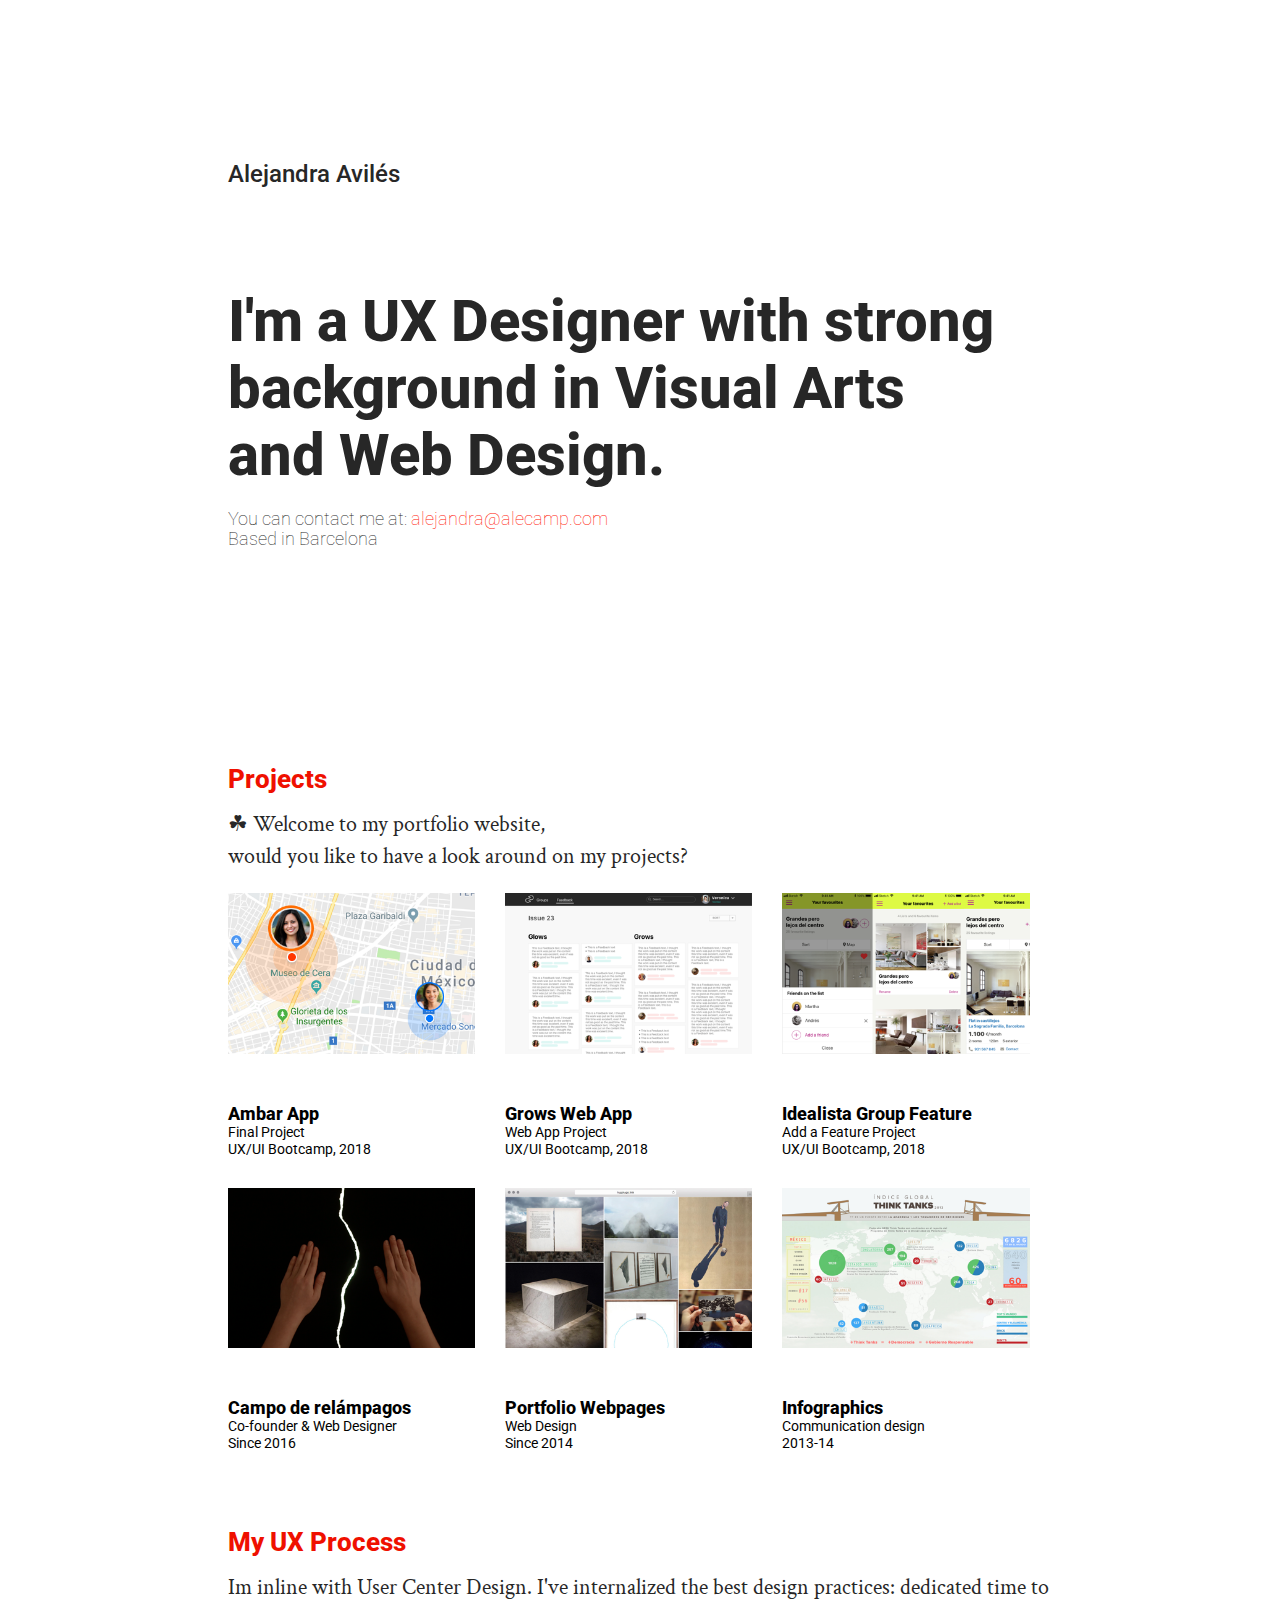
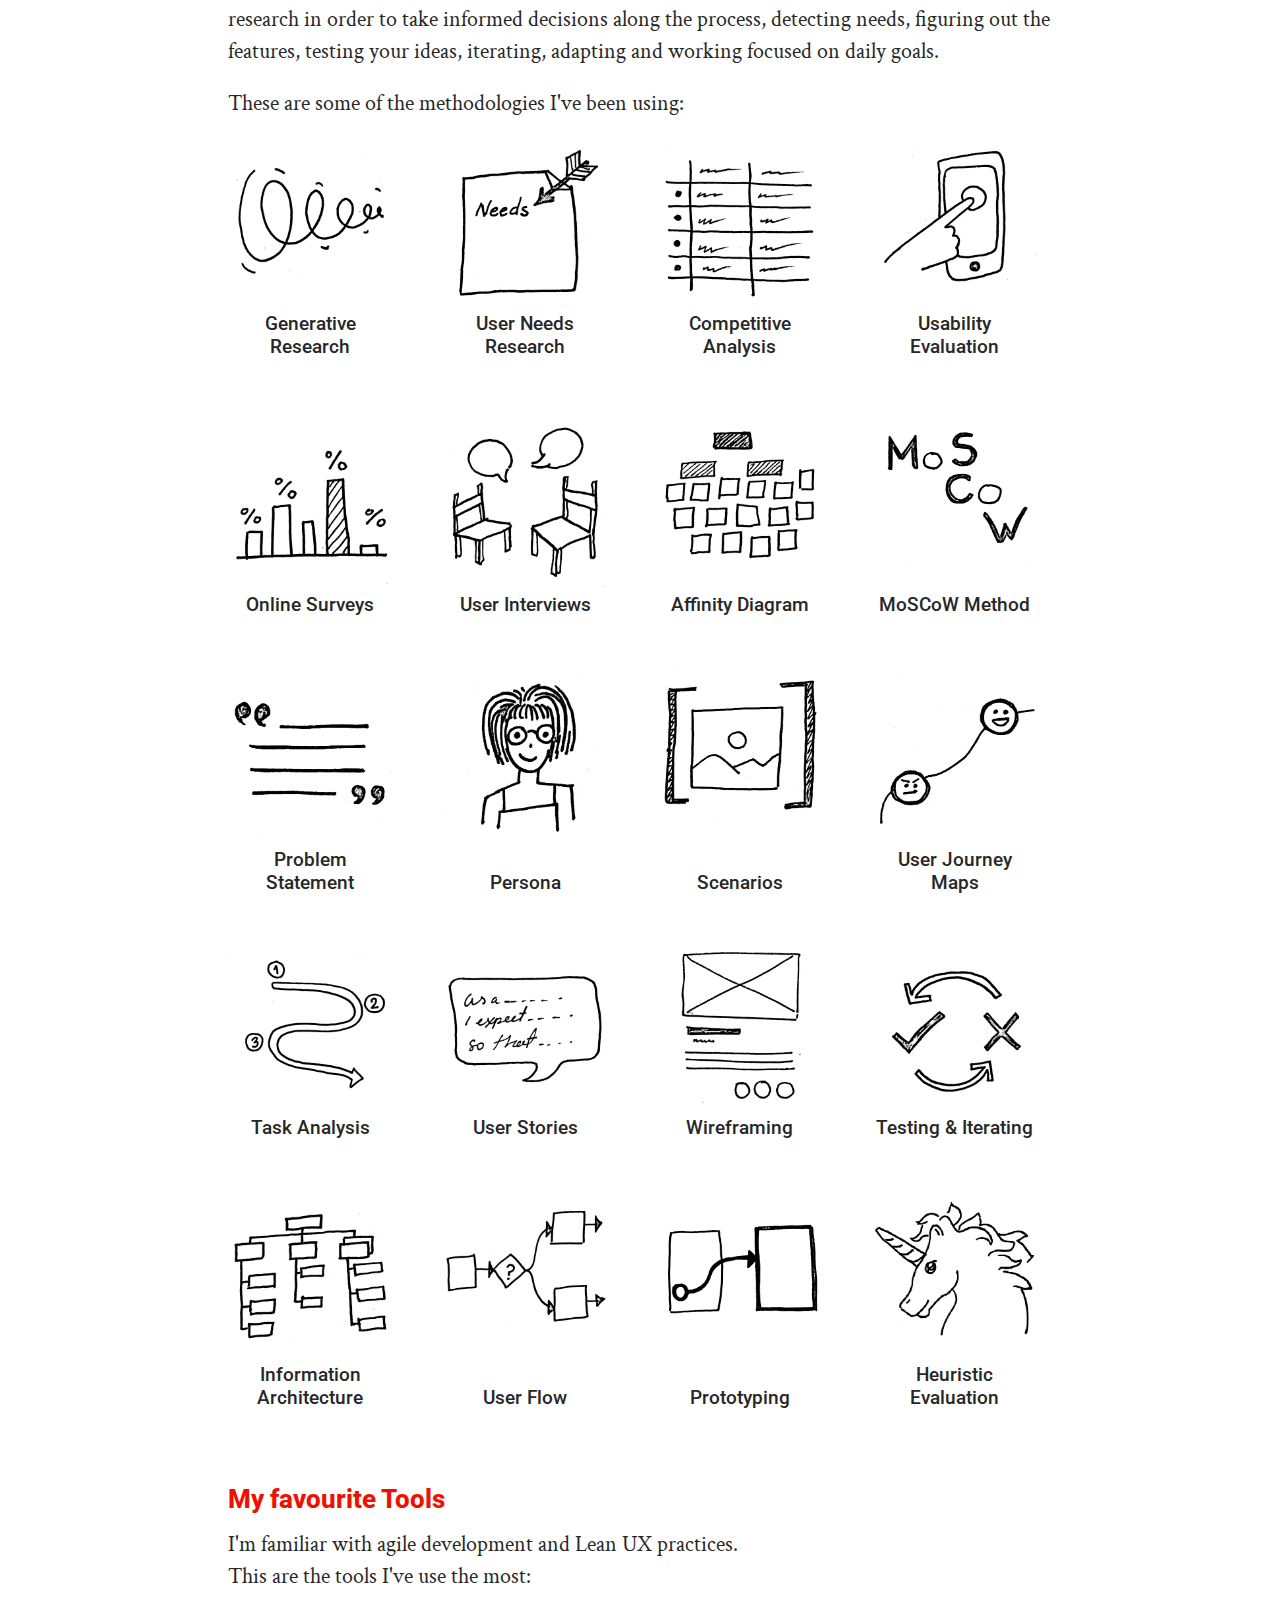
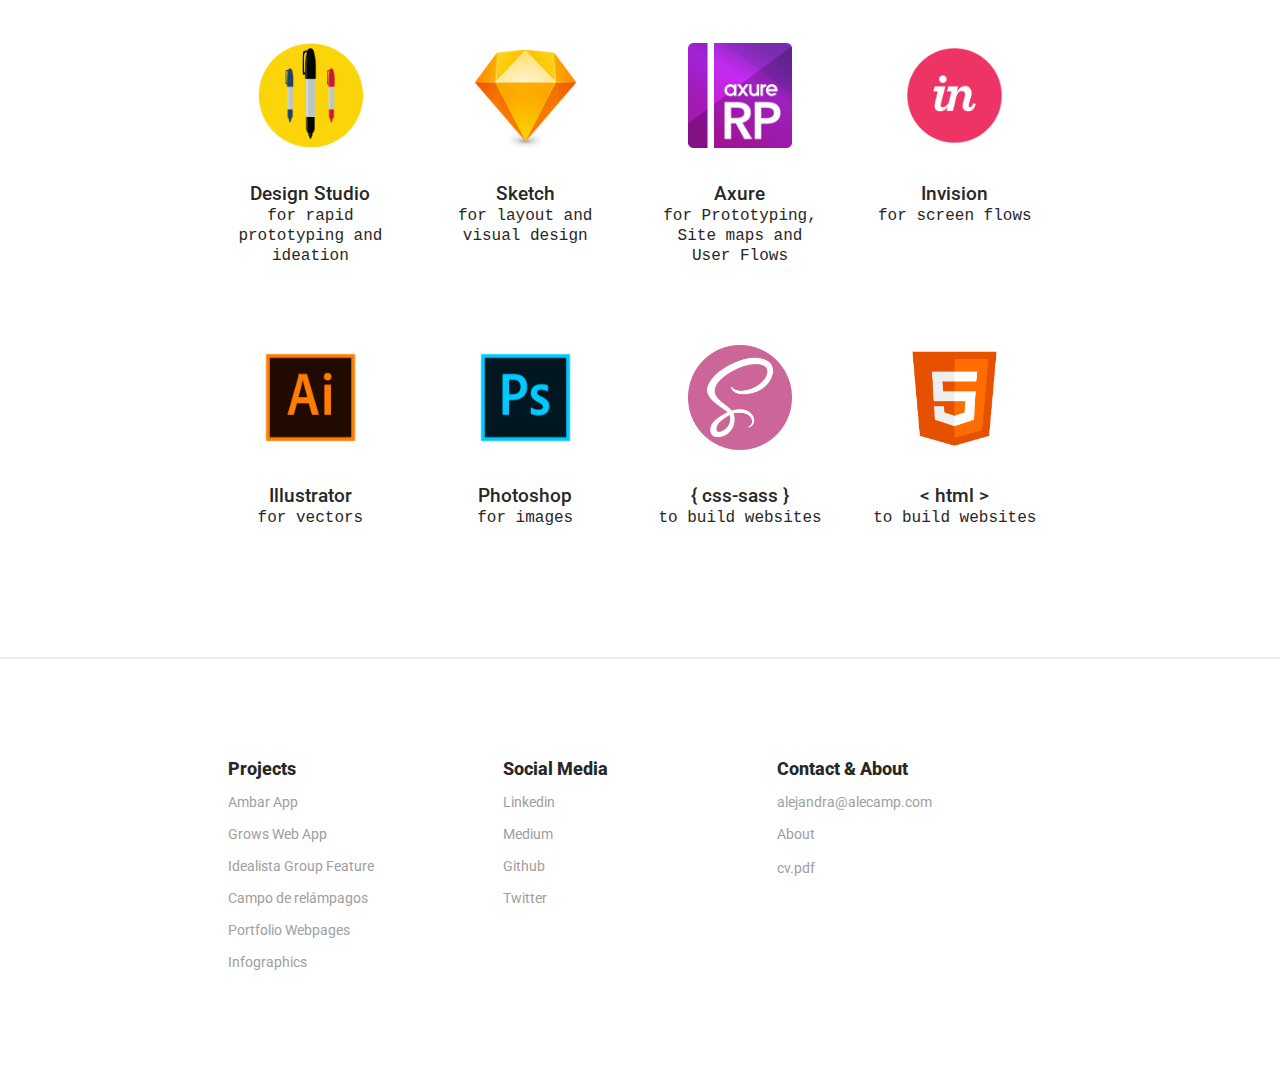
==== commit 1ed839fc: "Automated commit at 2018-11-24 21:51:10 UTC by middleman-deploy 0.1.3" ====
--- a/index.html
+++ b/index.html
@@ -22,41 +22,40 @@
 		<h1>I'm a UX Designer with strong<br>background in Visual Arts<br>and Web Design.</h1>
 		<div class="email">
 			<h3>You can contact me at:<span> alejandra@alecamp.com</span></h3>
-			<h3>I live in Barcelona</h3>
+			<h3>Based in Barcelona</h3>
 		</div>
 	</div>
-	<!-- <div class="message">
+<!-- 	<div class="message">
 		<h4>☘ Welcome to my portfolio website ↓ </h4>
-	</div> -->
- 	<section></section>
+	</div>
+ -->
 	<section>
 		<h2>Projects</h2>
-		<p>My experience as designer started by doing infographics design (2013). I loved working with information and displaying it in a visual way. Then I started doing Web Design (2014), I have published more than 10 websites using html, css-sass, Github and Middleman. In 2018 I decided to study UX/UI Design at Iron hack and since then I've been submerge in User Experience Design and I feel deeply fascinated by this field.</p>
-		<p>Would you like to have a look around on my projects?</p>
+		<p>☘ Welcome to my portfolio website,<br>would you like to have a look around on my projects?</p>
 		<!-- thumnail size 400 x 260 px -->
 <div class="wrapper-3">
     <a class="item" href="/ambar">
       <img src="/images/project-nav/ambar.png" />
       <div class="item-info">
         <h3>Ambar App</h3>
-        <h6>Final Project, UX/UI Bootcamp</h6>
-        <h6>2018</h6>
+        <h6>Final Project</h6>
+        <h6>UX/UI Bootcamp, 2018</h6>
       </div>
     </a>
     <a href="/grows" class="item">
       <img src="/images/project-nav/grows.png">
       <div class="item-info">
         <h3>Grows Web App</h3>
-        <h6>Web App Project, UX/UI Bootcamp</h6>
-        <h6>2018</h6>
+        <h6>Web App Project</h6>
+        <h6>UX/UI Bootcamp, 2018</h6>
       </div>
     </a>
     <a href="/add-a-feature-to-idealista-app" class="item">
       <img src="/images/project-nav/idealista.png" />
       <div class="item-info">
         <h3>Idealista Group Feature</h3>
-        <h6>Add a Feature Project, UX/UI Bootcamp</h6>
-        <h6>2018</h6>
+        <h6>Add a Feature Project</h6>
+        <h6>UX/UI Bootcamp, 2018</h6>
       </div>
     </a>
     <a href="/online-magazine" class="item">
@@ -90,88 +89,88 @@
 		<header>
 			<h2>My UX Process</h2>
 		</header>
-		<p>I was trained to work from the discovery to the delivery. I've internalized the best design practices: dedicated time to research in order to take informed decisions along the process, detecting needs, figuring out the features, testing your ideas, iterating, adapting and working focused on daily goals.</p>
+		<p>Im inline with User Center Design. I've internalized the best design practices: dedicated time to research in order to take informed decisions along the process, detecting needs, figuring out the features, testing your ideas, iterating, adapting and working focused on daily goals.</p>
 		<p>These are some of the methodologies I've been using:</p>
 		<div class="wrapper-4">
 			<div class="item">
-				<img width="100%" src="/images/illustrations/generative-research.png" />
-				<h3>Generative Research</h3>
-			</div>
-			<div class="item">
-				<img width="100%" src="/images/illustrations/user-needs.png" />
-				<h3>User Needs Research</h3>
-			</div>
-			<div class="item">
-				<img width="100%" src="/images/illustrations/commpetitive-analysis.png" />
-				<h3>Competitive Analysis</h3>
-			</div>
-			<div class="item">
-				<img width="100%" src="/images/illustrations/usability-evaluation.png" />
-				<h3>Usability Evaluation</h3>
-			</div>
-			<div class="item">
-				<img width="100%" src="/images/illustrations/online-surveys.png" />
-				<h3>Online Surveys</h3>
-			</div>
-			<div class="item">
-				<img width="100%" src="/images/illustrations/user-interviews.png" />
-				<h3>User Interviews</h3>
-			</div>
-			<div class="item">
-				<img width="100%" src="/images/illustrations/affinity-diagram.png" />
-				<h3>Affinity Diagram</h3>
-			</div>
-			<div class="item">
-				<img width="100%" src="/images/illustrations/moscow.png" />
-				<h3>MoSCoW Method</h3>
-			</div>
-			<div class="item">
-				<img width="100%" src="/images/illustrations/problem-statement.png" />
-				<h3>Problem Statement</h3>
-			</div>
-			<div class="item">
-				<img width="100%" src="/images/illustrations/persona.png" />
-				<h3>Persona</h3>
-			</div>
-			<div class="item">
-				<img width="100%" src="/images/illustrations/scenario.png" />
-				<h3>Scenarios</h3>
-			</div>
-			<div class="item">
-				<img width="100%" src="/images/illustrations/user-journey.png" />
-				<h3>User Journey Maps</h3>
-			</div>
-			<div class="item">
-				<img width="100%" src="/images/illustrations/task-analysis.png" />
-				<h3>Task Analysis</h3>
-			</div>
-			<div class="item">
-				<img width="100%" src="/images/illustrations/user-stories.png" />
-				<h3>User Stories</h3>
-			</div>
-			<div class="item">
-				<img width="100%" src="/images/illustrations/wireframing.png" />
-				<h3>Wireframing</h3>
-			</div>
-			<div class="item">
-				<img width="100%" src="/images/illustrations/testing.png" />
-				<h3>Testing & Iterating</h3>
-			</div>
-			<div class="item">
-				<img width="100%" src="/images/illustrations/Information-architecture.png" />
-				<h3>Information Architecture</h3>
-			</div>
-			<div class="item">
-				<img width="100%" src="/images/illustrations/user-flow.png" />
-				<h3>User Flow</h3>
-			</div>
-			<div class="item">
-				<img width="100%" src="/images/illustrations/prototyping.png" />
-				<h3>Prototyping</h3>
-			</div>
-			<div class="item">
-				<img width="100%" src="/images/illustrations/heuristic-evaluation.png" />
-				<h3>Heuristic Evaluation</h3>
+				<img src="/images/illustrations/generative-research.png" />
+				<h4>Generative Research</h4>
+			</div>
+			<div class="item">
+				<img src="/images/illustrations/user-needs.png" />
+				<h4>User Needs Research</h4>
+			</div>
+			<div class="item">
+				<img src="/images/illustrations/commpetitive-analysis.png" />
+				<h4>Competitive Analysis</h4>
+			</div>
+			<div class="item">
+				<img src="/images/illustrations/usability-evaluation.png" />
+				<h4>Usability Evaluation</h4>
+			</div>
+			<div class="item">
+				<img src="/images/illustrations/online-surveys.png" />
+				<h4>Online Surveys</h4>
+			</div>
+			<div class="item">
+				<img src="/images/illustrations/user-interviews.png" />
+				<h4>User Interviews</h4>
+			</div>
+			<div class="item">
+				<img src="/images/illustrations/affinity-diagram.png" />
+				<h4>Affinity Diagram</h4>
+			</div>
+			<div class="item">
+				<img src="/images/illustrations/moscow.png" />
+				<h4>MoSCoW Method</h4>
+			</div>
+			<div class="item">
+				<img src="/images/illustrations/problem-statement.png" />
+				<h4>Problem Statement</h4>
+			</div>
+			<div class="item">
+				<img src="/images/illustrations/persona.png" />
+				<h4>Persona</h4>
+			</div>
+			<div class="item">
+				<img src="/images/illustrations/scenario.png" />
+				<h4>Scenarios</h4>
+			</div>
+			<div class="item">
+				<img src="/images/illustrations/user-journey.png" />
+				<h4>User Journey Maps</h4>
+			</div>
+			<div class="item">
+				<img src="/images/illustrations/task-analysis.png" />
+				<h4>Task Analysis</h4>
+			</div>
+			<div class="item">
+				<img src="/images/illustrations/user-stories.png" />
+				<h4>User Stories</h4>
+			</div>
+			<div class="item">
+				<img src="/images/illustrations/wireframing.png" />
+				<h4>Wireframing</h4>
+			</div>
+			<div class="item">
+				<img src="/images/illustrations/testing.png" />
+				<h4>Testing & Iterating</h4>
+			</div>
+			<div class="item">
+				<img src="/images/illustrations/Information-architecture.png" />
+				<h4>Information Architecture</h4>
+			</div>
+			<div class="item">
+				<img src="/images/illustrations/user-flow.png" />
+				<h4>User Flow</h4>
+			</div>
+			<div class="item">
+				<img src="/images/illustrations/prototyping.png" />
+				<h4>Prototyping</h4>
+			</div>
+			<div class="item">
+				<img src="/images/illustrations/heuristic-evaluation.png" />
+				<h4>Heuristic Evaluation</h4>
 			</div>
 		</div>
 	</section>
@@ -182,43 +181,43 @@
 		<p>I'm familiar with agile development and Lean UX practices.<br>This are the tools I've use the most:</p>
 		<div class="wrapper-4">
 			<div class="item-small">
-				<img width="100%" src="/images/tools/design-studio.png">
-				<h3>Design Studio</h3>
+				<img src="/images/tools/design-studio.png">
+				<h4>Design Studio</h4>
 				<code>for rapid prototyping and ideation</code>
 			</div>
 			<div class="item-small">
-				<img width="100%" src="/images/tools/sketch.png">
-				<h3>Sketch</h3>
+				<img src="/images/tools/sketch.png">
+				<h4>Sketch</h4>
 				<code>for layout and<br>visual design</code>
 			</div>
 			<div class="item-small">
-				<img width="100%" src="/images/tools/axure.png">
-				<h3>Axure</h3>
+				<img src="/images/tools/axure.png">
+				<h4>Axure</h4>
 				<code>for Prototyping,<br>Site maps and User Flows</code>
 			</div>
 			<div class="item-small">
-				<img width="100%" src="/images/tools/invision.png">
-				<h3>Invision</h3>
+				<img src="/images/tools/invision.png">
+				<h4>Invision</h4>
 				<code>for screen flows</code>
 			</div>
 			<div class="item-small">
-				<img width="100%" src="/images/tools/illustrator.png">
-				<h3>Illustrator</h3>
+				<img src="/images/tools/illustrator.png">
+				<h4>Illustrator</h4>
 				<code>for vectors</code>
 			</div>
 			<div class="item-small">
-				<img width="100%" src="/images/tools/photoshop.png">
-				<h3>Photoshop</h3>
+				<img src="/images/tools/photoshop.png">
+				<h4>Photoshop</h4>
 				<code>for images</code>
 			</div>
 			<div class="item-small">
-				<img width="100%" src="/images/tools/sass.png">
-				<h3>{ css-sass }</h3>
+				<img src="/images/tools/sass.png">
+				<h4>{ css-sass }</h4>
 				<code>to build websites</code>
 			</div>
 			<div class="item-small">
-				<img width="100%" src="/images/tools/html.png">
-				<h3>< html ></h3>
+				<img src="/images/tools/html.png">
+				<h4>< html ></h4>
 				<code>to build websites</code>
 			</div>
 		</div>
@@ -227,6 +226,55 @@
 
     <script src="/javascripts/application.js" type="text/javascript"></script>
     <footer>
+        <main>
+  <div class="columns">
+    <div class="col col-4">
+      <h3>Projects</h3>
+      <a class="item" href="/ambar">
+        Ambar App
+      </a>
+      <a href="/grows" class="item">
+        Grows Web App
+      </a>
+      <a href="/add-a-feature-to-idealista-app" class="item">
+        Idealista Group Feature
+      </a>
+      <a href="/online-magazine" class="item">
+        Campo de relámpagos
+      </a>
+      <a href="/portfolio-websites" class="item">
+        Portfolio Webpages
+      </a>
+      <a href="/infographics-design" class="item">
+        Infographics
+      </a>
+    </div>
+    <div class="col col-4">
+      <h3>Social Media</h3>
+      <a target="linkedin" href="https://www.linkedin.com/in/alejandra-aviles/" class="item" >
+        Linkedin
+      </a>
+      <a target="medium" href="https://medium.com/@alecamp" class="item">
+        Medium
+      </a>
+      <a target="github" href="https://github.com/alejandra-aviles" class="item">
+        Github
+      </a>
+      <a target="twitter" href="https://twitter.com/alealecamp" class="item">
+        Twitter
+      </a>
+    </div>
+    <div class="col col-4">
+      <h3>Contact & About</h3>
+      <a href="mailto:alejandra@alecamp.com" class="item">alejandra@alecamp.com</a>
+      <a href="/about" class="item">About</a>
+      <a target="cv" href="/documents/alejandra-aviles-cv.pdf">cv.pdf</a>
+    </div>
+  </div>
+</main>
+
+
+
     </footer>
   </body>
 </html>
--- a/stylesheets/screen.css
+++ b/stylesheets/screen.css
@@ -1 +1 @@
-html{color:#000;background:#FFF}body,div,dl,dt,dd,ul,ol,li,h1,h2,h3,h4,h5,h6,pre,code,form,fieldset,legend,input,textarea,p,blockquote,th,td{margin:0;padding:0}table{border-collapse:collapse;border-spacing:0}fieldset,img{border:0}address,caption,cite,code,dfn,em,strong,th,var{font-style:normal;font-weight:normal}ol,ul{list-style:none}caption,th{text-align:left}h1,h2,h3,h4,h5,h6{font-size:100%;font-weight:normal}q:before,q:after{content:''}abbr,acronym{border:0;font-variant:normal}sup{vertical-align:text-top}sub{vertical-align:text-bottom}input,textarea,select{font-family:inherit;font-size:inherit;font-weight:inherit}input,textarea,select{*font-size:100%}legend{color:#000}#yui3-css-stamp.cssreset{display:none}.noselect{-webkit-touch-callout:none;-webkit-user-select:none;-khtml-user-select:none;-moz-user-select:none;-ms-user-select:none;user-select:none}.GITheWall ul{list-style:none;padding:20px 0;margin:0 auto;text-align:left;width:100%}.GITheWall ul li{display:inline-block;margin:10px 5px 0 5px;vertical-align:top;width:200px}.GITheWall ul li.GI_TW_Selected_Row{-webkit-transition:margin-bottom 0.3s ease-in;-moz-transition:margin-bottom 0.3s ease-in;-o-transition:margin-bottom 0.3s ease-in;transition:margin-bottom 0.3s ease-in}.GI_TW_expander{position:absolute;z-index:1;top:0;background:black;left:0;width:100%;margin-top:10px;height:0;overflow:hidden;-webkit-transition:height 0.3s ease-in;-moz-transition:height 0.3s ease-in;-o-transition:height 0.3s ease-in;transition:height 0.3s ease-in}.GI_TW_expander.animating{overflow:hidden !important}.GI_TW_expander.opened{overflow:visible}.GI_TW_expander .GI_TW_pointer{position:absolute;margin-left:-20px;margin-top:-20px;width:0;height:0;border-left:20px solid transparent;border-right:20px solid transparent;border-bottom:20px solid black;-webkit-transition:left 0.3s ease-in;-moz-transition:left 0.3s ease-in;-o-transition:left 0.3s ease-in;transition:left 0.3s ease-in}.GI_TW_expander .GI_TW_expander-inner{width:80%;height:560px;margin:0 auto;overflow:hidden}.GI_TW_expander .GI_TW_expander-inner .GI_TW_fullimg{position:relative;width:100%;height:580px;margin:10px 0 0;text-align:center;overflow:hidden}.GI_TW_expander .GI_TW_expander-inner .GI_TW_fullimg img{position:relative}.GI_TW_expander .GI_TW_Controls{z-index:1}.GI_TW_expander .GI_TW_close{position:absolute;width:40px;height:40px;top:20px;right:20px;cursor:pointer}.GI_TW_expander .GI_TW_arrow{position:absolute;top:50%;cursor:pointer}.GI_TW_expander .GI_TW_arrow.GI_TW_hidden{display:none}.GI_TW_expander .GI_TW_arrow.GI_TW_next{right:30px}.GI_TW_expander .GI_TW_arrow.GI_TW_prev{left:30px}.GI_TW_expander .GI_TW_loading{width:20px;height:20px;border-radius:50%;background:#ddd;box-shadow:0 0 1px #cccccc, 15px 30px 1px #cccccc, -15px 30px 1px #cccccc;position:absolute;top:50%;left:50%;margin:-25px 0 0;-webkit-animation:loader 0.5s infinite ease-in-out both;-moz-animation:loader 0.5s infinite ease-in-out both;-ms-animation:loader 0.5s infinite ease-in-out both;-o-animation:loader 0.5s infinite ease-in-out both;animation:loader 0.5s infinite ease-in-out both}@-moz-keyframes loader{0%{background:#ddd}33%{background:#ccc;box-shadow:0 0 1px #cccccc, 15px 30px 1px #cccccc, -15px 30px 1px #dddddd}66%{background:#ccc;box-shadow:0 0 1px #cccccc, 15px 30px 1px #dddddd, -15px 30px 1px #cccccc}}@-webkit-keyframes loader{0%{background:#ddd}33%{background:#ccc;box-shadow:0 0 1px #cccccc, 15px 30px 1px #cccccc, -15px 30px 1px #dddddd}66%{background:#ccc;box-shadow:0 0 1px #cccccc, 15px 30px 1px #dddddd, -15px 30px 1px #cccccc}}@-o-keyframes loader{0%{background:#ddd}33%{background:#ccc;box-shadow:0 0 1px #cccccc, 15px 30px 1px #cccccc, -15px 30px 1px #dddddd}66%{background:#ccc;box-shadow:0 0 1px #cccccc, 15px 30px 1px #dddddd, -15px 30px 1px #cccccc}}@-ms-keyframes loader{0%{background:#ddd}33%{background:#ccc;box-shadow:0 0 1px #cccccc, 15px 30px 1px #cccccc, -15px 30px 1px #dddddd}66%{background:#ccc;box-shadow:0 0 1px #cccccc, 15px 30px 1px #dddddd, -15px 30px 1px #cccccc}}@keyframes loader{0%{background:#ddd}33%{background:#ccc;box-shadow:0 0 1px #cccccc, 15px 30px 1px #cccccc, -15px 30px 1px #dddddd}66%{background:#ccc;box-shadow:0 0 1px #cccccc, 15px 30px 1px #dddddd, -15px 30px 1px #cccccc}}.about img{border-radius:100px}article{width:700px;padding-top:100px}.quote{border-left:4px solid #ef1000;margin:20px 50px;padding-left:20px;border-radius:5px}.quote p{font-family:'Roboto', sans-serif;padding:10px 0;font-size:0.9rem;line-height:20px}.quote i{font-size:0.7rem;color:grey}.highlight p{font-size:2.8rem;line-height:50px}.award{display:inline-block}.award h3{color:#d4a000;font-weight:600;font-size:0.9rem}.btn{display:inline-block;background-color:#3c3b3a;box-shadow:1px 2px 10px #dadada;border-radius:5px;border:1px solid black;color:white;text-decoration:none;text-align:center;padding:12px 30px}.btn a{font-size:1rem;font-weight:600;text-transform:uppercase;cursor:pointer;color:white}.btn a:hover{color:white;cursor:pointer}.btn:hover{background-color:black;color:white;cursor:pointer}.btn:active{position:relative;top:1px}.site-btn h6{border:1px solid #e2e2e2;border-radius:10px;position:relative;padding:20px}.site-btn a:hover{color:red;background-color:blue}.columns{zoom:1}.columns:before{content:'';display:block}.columns:after{content:'';display:table;clear:both}.col{float:left}.border-left{padding-left:30px;border-left:1px solid grey}.col-1{width:8.33%}.col-2{width:16.66%}.col-3{width:33.33%}.col-4{width:25%}.col-6{width:50%}.col-8{width:66.66%;padding-right:20px}.col-9{width:95%}.col-10{width:80%}.col-12{width:100%}.contact{position:fixed;right:0;background-color:white;z-index:2000}.contact a{font-size:1rem;color:red}.cv h2{color:black}figure{padding-top:20px;padding-bottom:20px;margin:0}figcaption{color:grey;font-size:0.9rem}footer{padding-top:150px;padding-bottom:50px}.hero-unit{padding-top:60px;padding-bottom:150px}.hero-unit span{color:red}.hero-unit h1{font-size:3.6rem;font-family:'Roboto', sans-serif}.hero-unit h4{padding-bottom:100px;font-size:1.5rem}.hero-unit .email{padding:20px 0}.hero-unit .email h3{font-weight:100}.hero-unit .email span{color:#ff1403}.message{text-align:center;background-color:#ffe976;padding:15px 30px;margin:15px 100px;font-size:2rem;font-family:'Kalam', cursive}.item{position:relative;flex:1;flex-direction:column;justify-content:space-between;display:flex}.item-info{padding:10px;flex:1;flex-direction:column;flex-grow:0}.item-center{padding:30px;text-align:center}.item-small{text-align:center}.item-small img{padding:30px}.item:hover{cursor:pointer}.item:hover img{opacity:0.7;position:relative}.item:hover .cover{display:block}.item:hover .cover h6{font-size:1em;line-height:20px;letter-spacing:0.3px}.nav{position:fixed;background-color:white;padding-top:20px;padding-bottom:20px;padding-left:20px;width:100%;z-index:1000;border-bottom:1px solid #ececec}.nav a{font-size:1rem;float:left;margin-right:20px}.nav .logo h5{font-weight:800}.nav .logo a{color:black;font-size:1.1rem}.nav .logo a:hover{color:black;border-bottom:none}section{padding:30px 0}section .sub-section{padding:20px 40px}section .sub-section p{font-size:1.1rem;padding-bottom:20px;line-height:22px}.section-center{text-align:center;padding-top:50px;width:650px;margin-left:auto;margin-right:auto}.skills h6{line-height:22px}.slider-wrapper{width:800px;padding-right:auto;padding-left:auto}.slider{margin-bottom:15px;border-radius:15px;border:0.5px solid #e0e0e0;box-shadow:3px 13px 40px -10px rgba(0,0,0,0.1);height:inherit;width:inherit;overflow:hidden;position:relative;text-align:left}.slider-point-next{cursor:e-resize;cursor:url("/images/next.svg"),auto}.slider-point-previous{cursor:w-resize;cursor:url("/images/prev.svg"),auto}.slider>*{display:none;width:inherit}.slider .columns{height:inherit}.slider img{padding-top:0;padding-bottom:0;max-height:800px;max-width:100%;width:auto;margin-right:auto;margin-left:auto;vertical-align:bottom}.slider .columns .column{height:inherit}[data-slider-index]{font-size:0.8em;font-weight:100;height:inherit}[data-slider-action]{font-size:1em;letter-spacing:1px;color:#3535c3;font-weight:100;cursor:pointer;max-width:1400px}.slider-controls{-webkit-touch-callout:none;-webkit-user-select:none;-khtml-user-select:none;-moz-user-select:none;-ms-user-select:none;user-select:none;position:absolute;right:0;bottom:0;display:inline-block;z-index:1000}.slider-controls>*{display:inline-block;left:0;padding-right:5px}.slider-controls a,.slider-controls *{color:#666 !important}.slider-controls a{font-size:1.3em}.caption{background-color:white;padding-top:5px;padding-bottom:5px;padding-right:70px;display:inline-block;text-align:left;width:100%;z-index:-100}.social-media{position:fixed;background-color:white;right:200px}.social-media a{color:#333333;font-size:1rem;padding:2px 5px}.social-media a:hover i{color:#ff5043}.wrapper-3{display:grid;grid-template-columns:30% 30% 30%;grid-gap:30px}.item-meth{text-align:center}.wrapper-4{display:grid;grid-template-columns:20% 20% 20% 20%;grid-gap:50px;text-align:center}h1{font-size:3rem;font-weight:800}h2{font-size:1.8rem;padding:15px 0;color:#ef1000;font-weight:800}h3{font-size:1.1rem;font-weight:800}h4{font-size:1.2rem}h5{font-size:1rem}h6{font-size:0.8rem}p{font-family:'Crimson Text', serif;font-size:1.4rem;line-height:32px;padding-bottom:20px}li{list-style-type:bullets}em{font-style:italic}*{box-sizing:border-box}body{color:#272727;width:100%;margin-left:auto;margin-right:auto;font-size:1rem;font-family:'Roboto', sans-serif}body ::selection{background-color:#ffec5b;color:#ff1403}a{color:black;text-decoration:none}a:hover{cursor:pointer;color:#ff5043}main{zoom:1;width:1024px;padding:100px;margin-left:auto;margin-right:auto}main:before{content:'';display:block}main:after{content:'';display:table;clear:both}img{max-width:100%}.caption{padding-left:10px;color:grey}body.projects #projects{color:#ff5043}body.about #about{color:#ff5043}+html{color:#000;background:#FFF}body,div,dl,dt,dd,ul,ol,li,h1,h2,h3,h4,h5,h6,pre,code,form,fieldset,legend,input,textarea,p,blockquote,th,td{margin:0;padding:0}table{border-collapse:collapse;border-spacing:0}fieldset,img{border:0}address,caption,cite,code,dfn,em,strong,th,var{font-style:normal;font-weight:normal}ol,ul{list-style:none}caption,th{text-align:left}h1,h2,h3,h4,h5,h6{font-size:100%;font-weight:normal}q:before,q:after{content:''}abbr,acronym{border:0;font-variant:normal}sup{vertical-align:text-top}sub{vertical-align:text-bottom}input,textarea,select{font-family:inherit;font-size:inherit;font-weight:inherit}input,textarea,select{*font-size:100%}legend{color:#000}#yui3-css-stamp.cssreset{display:none}.noselect{-webkit-touch-callout:none;-webkit-user-select:none;-khtml-user-select:none;-moz-user-select:none;-ms-user-select:none;user-select:none}.GITheWall ul{list-style:none;padding:20px 0;margin:0 auto;text-align:left;width:100%}.GITheWall ul li{display:inline-block;margin:10px 5px 0 5px;vertical-align:top;width:200px}.GITheWall ul li.GI_TW_Selected_Row{-webkit-transition:margin-bottom 0.3s ease-in;-moz-transition:margin-bottom 0.3s ease-in;-o-transition:margin-bottom 0.3s ease-in;transition:margin-bottom 0.3s ease-in}.GI_TW_expander{position:absolute;z-index:1;top:0;background:black;left:0;width:100%;margin-top:10px;height:0;overflow:hidden;-webkit-transition:height 0.3s ease-in;-moz-transition:height 0.3s ease-in;-o-transition:height 0.3s ease-in;transition:height 0.3s ease-in}.GI_TW_expander.animating{overflow:hidden !important}.GI_TW_expander.opened{overflow:visible}.GI_TW_expander .GI_TW_pointer{position:absolute;margin-left:-20px;margin-top:-20px;width:0;height:0;border-left:20px solid transparent;border-right:20px solid transparent;border-bottom:20px solid black;-webkit-transition:left 0.3s ease-in;-moz-transition:left 0.3s ease-in;-o-transition:left 0.3s ease-in;transition:left 0.3s ease-in}.GI_TW_expander .GI_TW_expander-inner{width:80%;height:560px;margin:0 auto;overflow:hidden}.GI_TW_expander .GI_TW_expander-inner .GI_TW_fullimg{position:relative;width:100%;height:580px;margin:10px 0 0;text-align:center;overflow:hidden}.GI_TW_expander .GI_TW_expander-inner .GI_TW_fullimg img{position:relative}.GI_TW_expander .GI_TW_Controls{z-index:1}.GI_TW_expander .GI_TW_close{position:absolute;width:40px;height:40px;top:20px;right:20px;cursor:pointer}.GI_TW_expander .GI_TW_arrow{position:absolute;top:50%;cursor:pointer}.GI_TW_expander .GI_TW_arrow.GI_TW_hidden{display:none}.GI_TW_expander .GI_TW_arrow.GI_TW_next{right:30px}.GI_TW_expander .GI_TW_arrow.GI_TW_prev{left:30px}.GI_TW_expander .GI_TW_loading{width:20px;height:20px;border-radius:50%;background:#ddd;box-shadow:0 0 1px #cccccc, 15px 30px 1px #cccccc, -15px 30px 1px #cccccc;position:absolute;top:50%;left:50%;margin:-25px 0 0;-webkit-animation:loader 0.5s infinite ease-in-out both;-moz-animation:loader 0.5s infinite ease-in-out both;-ms-animation:loader 0.5s infinite ease-in-out both;-o-animation:loader 0.5s infinite ease-in-out both;animation:loader 0.5s infinite ease-in-out both}@-moz-keyframes loader{0%{background:#ddd}33%{background:#ccc;box-shadow:0 0 1px #cccccc, 15px 30px 1px #cccccc, -15px 30px 1px #dddddd}66%{background:#ccc;box-shadow:0 0 1px #cccccc, 15px 30px 1px #dddddd, -15px 30px 1px #cccccc}}@-webkit-keyframes loader{0%{background:#ddd}33%{background:#ccc;box-shadow:0 0 1px #cccccc, 15px 30px 1px #cccccc, -15px 30px 1px #dddddd}66%{background:#ccc;box-shadow:0 0 1px #cccccc, 15px 30px 1px #dddddd, -15px 30px 1px #cccccc}}@-o-keyframes loader{0%{background:#ddd}33%{background:#ccc;box-shadow:0 0 1px #cccccc, 15px 30px 1px #cccccc, -15px 30px 1px #dddddd}66%{background:#ccc;box-shadow:0 0 1px #cccccc, 15px 30px 1px #dddddd, -15px 30px 1px #cccccc}}@-ms-keyframes loader{0%{background:#ddd}33%{background:#ccc;box-shadow:0 0 1px #cccccc, 15px 30px 1px #cccccc, -15px 30px 1px #dddddd}66%{background:#ccc;box-shadow:0 0 1px #cccccc, 15px 30px 1px #dddddd, -15px 30px 1px #cccccc}}@keyframes loader{0%{background:#ddd}33%{background:#ccc;box-shadow:0 0 1px #cccccc, 15px 30px 1px #cccccc, -15px 30px 1px #dddddd}66%{background:#ccc;box-shadow:0 0 1px #cccccc, 15px 30px 1px #dddddd, -15px 30px 1px #cccccc}}.about img{border-radius:100px}article{width:700px;padding-top:100px}.quote{border-left:4px solid #ef1000;margin:20px 50px;padding-left:20px;border-radius:5px}.quote p{font-family:'Roboto', sans-serif;padding:10px 0;font-size:0.9rem;line-height:20px}.quote i{font-size:0.7rem;color:grey}.highlight p{font-size:2.8rem;line-height:50px}.award{display:inline-block}.award h3{color:#d4a000;font-weight:600;font-size:0.9rem}.btn{display:inline-block;background-color:#3c3b3a;box-shadow:1px 2px 10px #dadada;border-radius:5px;border:1px solid black;color:white;text-decoration:none;text-align:center;padding:12px 30px}.btn a{font-size:1rem;font-weight:600;text-transform:uppercase;cursor:pointer;color:white}.btn a:hover{color:white;cursor:pointer}.btn:hover{background-color:black;color:white;cursor:pointer}.btn:active{position:relative;top:1px}.site-btn h6{border:1px solid #e2e2e2;border-radius:10px;position:relative;padding:20px}.site-btn a:hover{color:red;background-color:blue}.columns{zoom:1;column-width:auto;column-gap:2rem}.columns:before{content:'';display:block}.columns:after{content:'';display:table;clear:both}.col{float:left}.border-left{padding-left:30px;border-left:1px solid grey}.col-1{width:8.33%}.col-2{width:49.98%}.col-3{width:24.99%}.col-4{width:33.32%}.col-6{width:49.98%}.col-8{width:66.66%;padding-right:20px}.col-9{width:95%}.col-10{width:80%}.col-12{width:100%}.contact{position:fixed;right:0;background-color:white;z-index:2000}.contact a{font-size:1rem;color:red}figure{padding-top:20px;padding-bottom:20px;margin:0}figcaption{color:grey;font-size:0.9rem}footer{border-top:2px solid #ececec}footer a{font-size:0.9rem;margin-top:15px;margin-bottom:15px;color:#9E9E9E}.hero-unit{padding-top:60px;padding-bottom:150px}.hero-unit span{color:red}.hero-unit h1{font-size:3.6rem;font-family:'Roboto', sans-serif}.hero-unit h4{padding-bottom:100px;font-size:1.5rem}.hero-unit .email{padding:20px 0}.hero-unit .email h3{font-weight:100}.hero-unit .email span{color:#ff1403}.message{text-align:center;background-color:#ffe976;padding:15px 30px;margin-right:auto;margin-left:auto;width:250px;font-size:1.2rem;font-family:'Kalam', cursive}.item{position:relative;flex:1;flex-direction:column;justify-content:space-between;display:flex}.item-info{padding-top:50px;flex:1;flex-direction:column;flex-grow:0}.item-center{padding:30px;text-align:center}.item-small{text-align:center}.item-small img{padding:30px}.item:hover{cursor:pointer}.item:hover img{opacity:0.7;position:relative}.item:hover .cover{display:block}.item:hover .cover h6{font-size:1em;line-height:20px;letter-spacing:0.3px}.nav{position:fixed;background-color:white;padding-top:20px;padding-bottom:20px;padding-left:20px;width:100%;z-index:1000;border-bottom:2px solid #ececec}.nav a{font-size:1rem;float:left;margin-right:20px}.nav .logo h5{font-weight:800}.nav .logo a{color:black;font-size:1.1rem}.nav .logo a:hover{color:black;border-bottom:none}section{padding:30px 0}section .sub-section{padding:20px 40px}section .sub-section p{font-size:1.1rem;padding-bottom:20px;line-height:22px}.section-center{text-align:center;padding-top:50px;width:650px;margin-left:auto;margin-right:auto}.skills h6{line-height:22px}.slider-wrapper{width:800px;padding-right:auto;padding-left:auto}.slider{margin-bottom:15px;border-radius:15px;border:0.5px solid #e0e0e0;box-shadow:3px 13px 40px -10px rgba(0,0,0,0.1);height:inherit;width:inherit;overflow:hidden;position:relative;text-align:left}.slider-point-next{cursor:e-resize;cursor:url("/images/next.svg"),auto}.slider-point-previous{cursor:w-resize;cursor:url("/images/prev.svg"),auto}.slider>*{display:none;width:inherit}.slider .columns{height:inherit}.slider img{padding-top:0;padding-bottom:0;max-height:800px;max-width:100%;width:auto;margin-right:auto;margin-left:auto;vertical-align:bottom}.slider .columns .column{height:inherit}[data-slider-index]{font-size:0.8em;font-weight:100;height:inherit}[data-slider-action]{font-size:1em;letter-spacing:1px;color:#3535c3;font-weight:100;cursor:pointer;max-width:1400px}.slider-controls{-webkit-touch-callout:none;-webkit-user-select:none;-khtml-user-select:none;-moz-user-select:none;-ms-user-select:none;user-select:none;position:absolute;right:0;bottom:0;display:inline-block;z-index:1000}.slider-controls>*{display:inline-block;left:0;padding-right:5px}.slider-controls a,.slider-controls *{color:#666 !important}.slider-controls a{font-size:1.3em}.caption{background-color:white;padding-top:5px;padding-bottom:5px;padding-right:70px;display:inline-block;text-align:left;width:100%;z-index:-100}.social-media{position:fixed;background-color:white;right:200px}.social-media a{color:#333333;font-size:1rem;padding:2px 5px}.social-media a:hover i{color:#ff5043}.wrapper-3{display:grid;grid-template-columns:30% 30% 30%;grid-gap:30px}.item-meth{text-align:center}.wrapper-4{display:grid;grid-template-columns:20% 20% 20% 20%;grid-gap:50px;text-align:center}.wrapper-4 .item:hover img{opacity:1;position:relative}h1{font-size:3rem;font-weight:800}h2{font-size:1.6rem;padding:15px 0;color:#ef1000;font-weight:800}h3{font-size:1.1rem;font-weight:800}h4{font-size:1.2rem;font-weight:500}h5{font-size:1rem}h6{font-size:0.9rem}p{font-family:'Crimson Text', serif;font-size:1.4rem;line-height:32px;padding-bottom:20px}li{list-style-type:bullets}em{font-style:italic}*{box-sizing:border-box}body{color:#272727;width:100%;margin-left:auto;margin-right:auto;font-size:1rem;font-family:'Roboto', sans-serif}body ::selection{background-color:#ffec5b;color:#ff1403}a{color:black;text-decoration:none}a:hover{cursor:pointer;color:#ff5043}main{zoom:1;width:1024px;padding:100px;margin-left:auto;margin-right:auto}main:before{content:'';display:block}main:after{content:'';display:table;clear:both}img{max-width:100%}.caption{padding-left:10px;color:grey}body.projects #projects{color:#ff5043}body.about #about{color:#ff5043}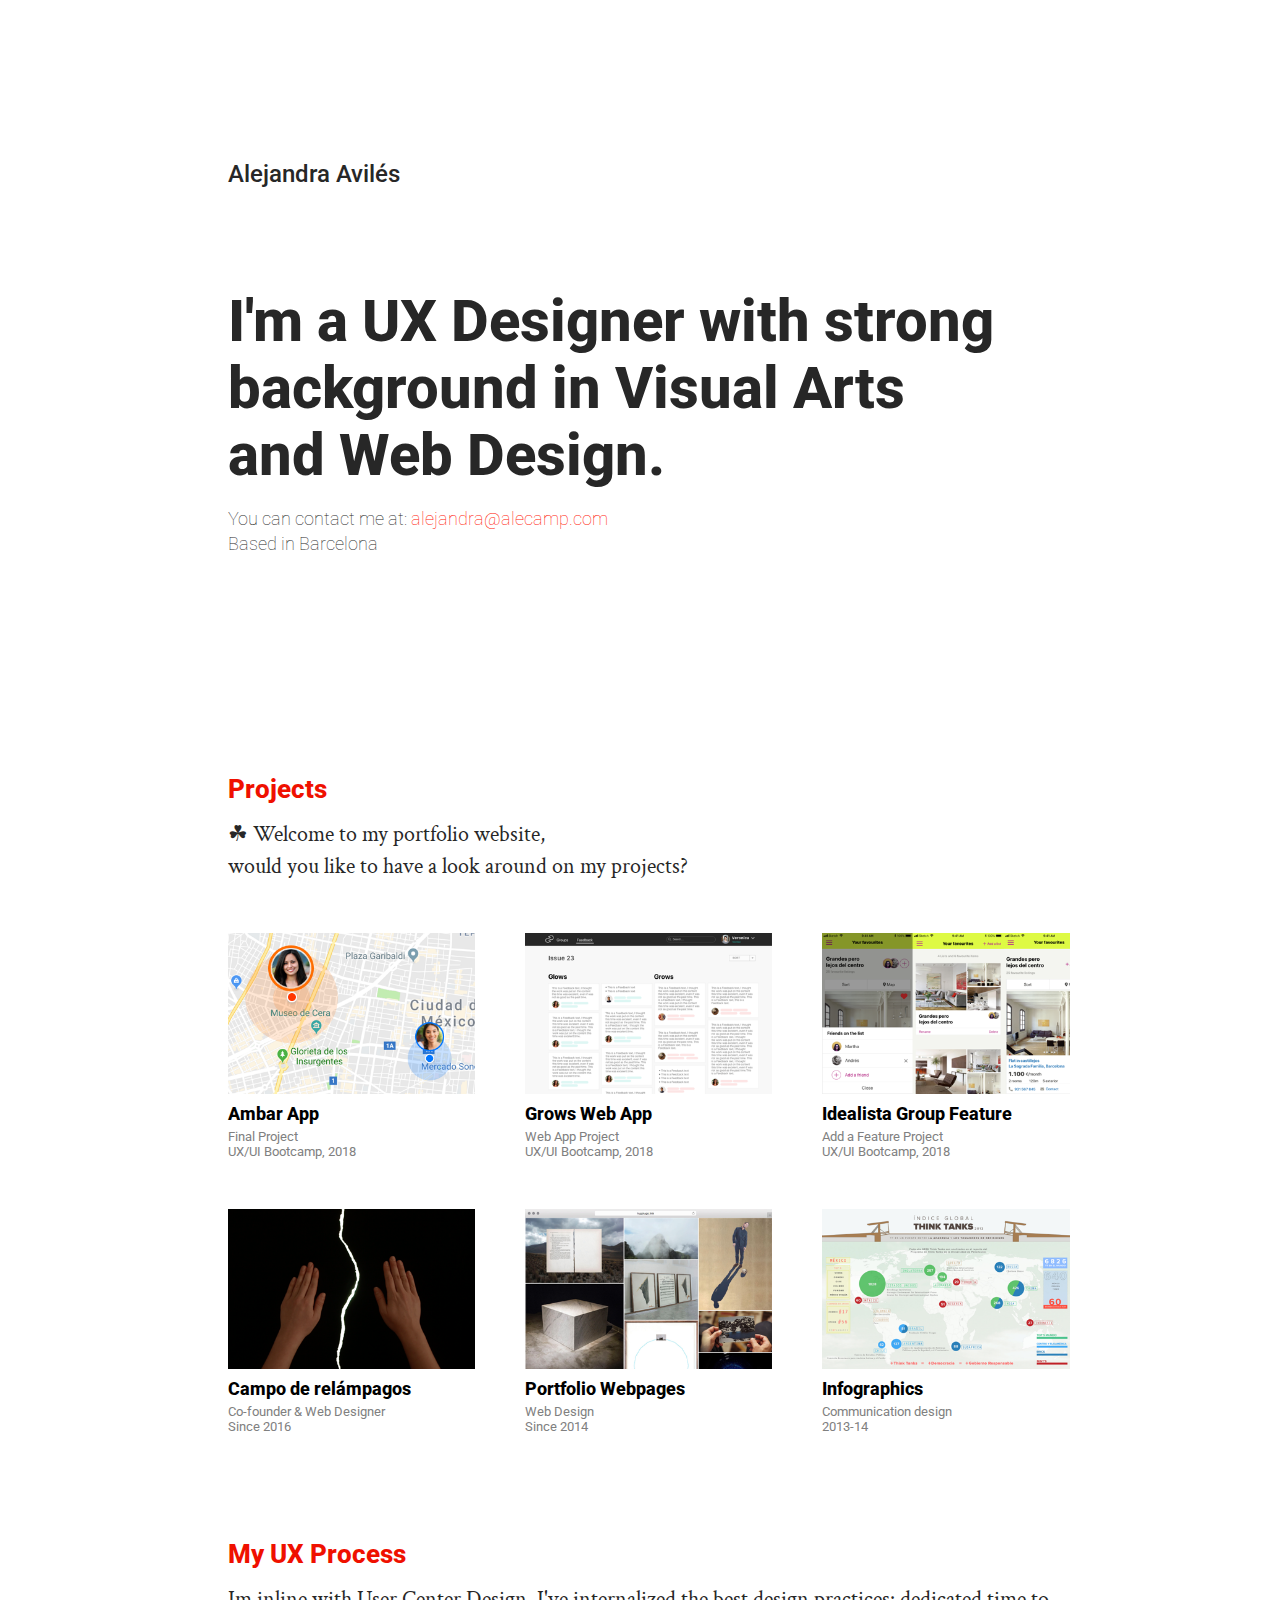
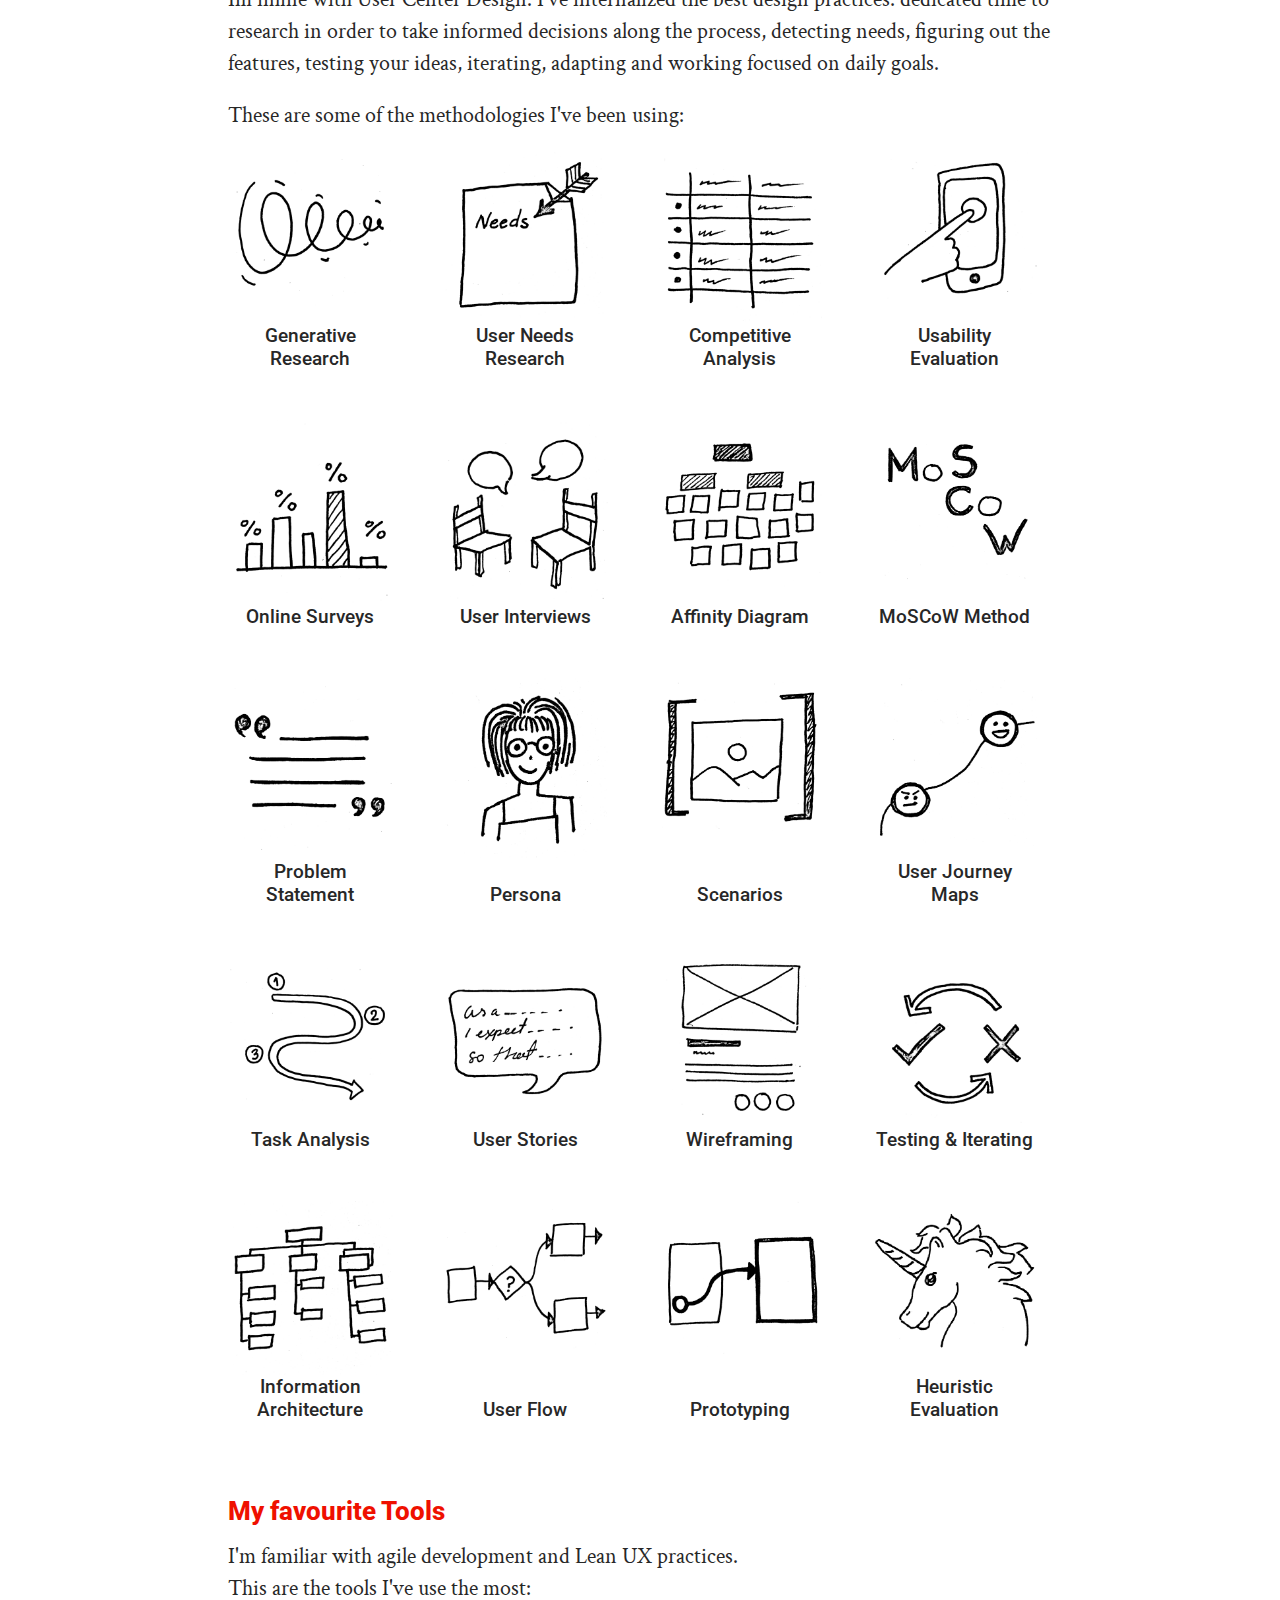
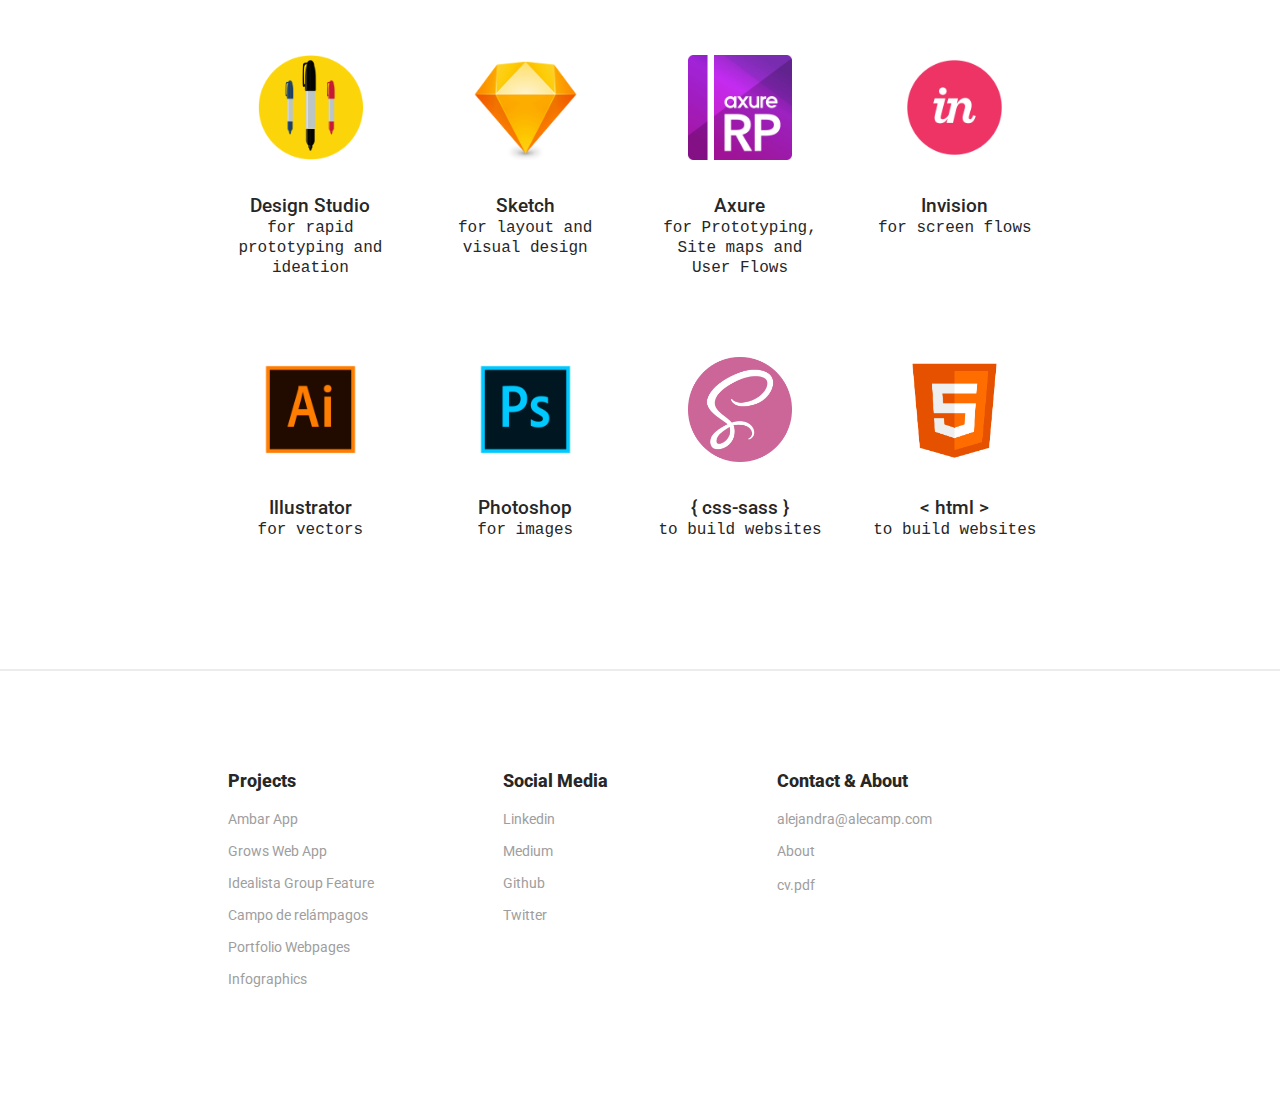
==== commit b412eb16: "Automated commit at 2018-11-24 22:17:06 UTC by middleman-deploy 0.1.3" ====
--- a/index.html
+++ b/index.html
@@ -33,56 +33,58 @@
 		<h2>Projects</h2>
 		<p>☘ Welcome to my portfolio website,<br>would you like to have a look around on my projects?</p>
 		<!-- thumnail size 400 x 260 px -->
-<div class="wrapper-3">
-    <a class="item" href="/ambar">
-      <img src="/images/project-nav/ambar.png" />
-      <div class="item-info">
-        <h3>Ambar App</h3>
-        <h6>Final Project</h6>
-        <h6>UX/UI Bootcamp, 2018</h6>
-      </div>
-    </a>
-    <a href="/grows" class="item">
-      <img src="/images/project-nav/grows.png">
-      <div class="item-info">
-        <h3>Grows Web App</h3>
-        <h6>Web App Project</h6>
-        <h6>UX/UI Bootcamp, 2018</h6>
-      </div>
-    </a>
-    <a href="/add-a-feature-to-idealista-app" class="item">
-      <img src="/images/project-nav/idealista.png" />
-      <div class="item-info">
-        <h3>Idealista Group Feature</h3>
-        <h6>Add a Feature Project</h6>
-        <h6>UX/UI Bootcamp, 2018</h6>
-      </div>
-    </a>
-    <a href="/online-magazine" class="item">
-      <img src="/images/project-nav/campo.png" />
-      <div class="item-info">
-        <h3>Campo de relámpagos</h3>
-        <h6>Co-founder & Web Designer</h6>
-        <h6>Since 2016</h6>
-      </div>
-    </a>
-    <a href="/portfolio-websites" class="item">
-      <img src="/images/project-nav/websites.png" />
-      <div class="item-info">
-        <h3>Portfolio Webpages</h3>
-        <h6>Web Design</h6>
-        <h6>Since 2014</h6>
-      </div>
-    </a>
-    <a href="/infographics-design" class="item">
-      <img src="/images/project-nav/infographies.png" >
-      <div class="item-info">
-        <h3>Infographics</h3>
-        <h6>Communication design</h6>
-        <h6>2013-14</h6>
-      </div>
-    </a>
-</div>
+<section>
+  <div class="wrapper-3">
+      <a class="item" href="/ambar">
+        <img src="/images/project-nav/ambar.png" />
+        <div class="item-info">
+          <h3>Ambar App</h3>
+          <h6>Final Project</h6>
+          <h6>UX/UI Bootcamp, 2018</h6>
+        </div>
+      </a>
+      <a class="item" href="/grows">
+        <img src="/images/project-nav/grows.png">
+        <div class="item-info">
+          <h3>Grows Web App</h3>
+          <h6>Web App Project</h6>
+          <h6>UX/UI Bootcamp, 2018</h6>
+        </div>
+      </a>
+      <a href="/add-a-feature-to-idealista-app" class="item">
+        <img src="/images/project-nav/idealista.png" />
+        <div class="item-info">
+          <h3>Idealista Group Feature</h3>
+          <h6>Add a Feature Project</h6>
+          <h6>UX/UI Bootcamp, 2018</h6>
+        </div>
+      </a>
+      <a href="/online-magazine" class="item">
+        <img src="/images/project-nav/campo.png" />
+        <div class="item-info">
+          <h3>Campo de relámpagos</h3>
+          <h6>Co-founder & Web Designer</h6>
+          <h6>Since 2016</h6>
+        </div>
+      </a>
+      <a href="/portfolio-websites" class="item">
+        <img src="/images/project-nav/websites.png" />
+        <div class="item-info">
+          <h3>Portfolio Webpages</h3>
+          <h6>Web Design</h6>
+          <h6>Since 2014</h6>
+        </div>
+      </a>
+      <a href="/infographics-design" class="item">
+        <img src="/images/project-nav/infographies.png" >
+        <div class="item-info">
+          <h3>Infographics</h3>
+          <h6>Communication design</h6>
+          <h6>2013-14</h6>
+        </div>
+      </a>
+  </div>
+</section>
 
 	</section>
 	<section>
--- a/stylesheets/screen.css
+++ b/stylesheets/screen.css
@@ -1 +1 @@
-html{color:#000;background:#FFF}body,div,dl,dt,dd,ul,ol,li,h1,h2,h3,h4,h5,h6,pre,code,form,fieldset,legend,input,textarea,p,blockquote,th,td{margin:0;padding:0}table{border-collapse:collapse;border-spacing:0}fieldset,img{border:0}address,caption,cite,code,dfn,em,strong,th,var{font-style:normal;font-weight:normal}ol,ul{list-style:none}caption,th{text-align:left}h1,h2,h3,h4,h5,h6{font-size:100%;font-weight:normal}q:before,q:after{content:''}abbr,acronym{border:0;font-variant:normal}sup{vertical-align:text-top}sub{vertical-align:text-bottom}input,textarea,select{font-family:inherit;font-size:inherit;font-weight:inherit}input,textarea,select{*font-size:100%}legend{color:#000}#yui3-css-stamp.cssreset{display:none}.noselect{-webkit-touch-callout:none;-webkit-user-select:none;-khtml-user-select:none;-moz-user-select:none;-ms-user-select:none;user-select:none}.GITheWall ul{list-style:none;padding:20px 0;margin:0 auto;text-align:left;width:100%}.GITheWall ul li{display:inline-block;margin:10px 5px 0 5px;vertical-align:top;width:200px}.GITheWall ul li.GI_TW_Selected_Row{-webkit-transition:margin-bottom 0.3s ease-in;-moz-transition:margin-bottom 0.3s ease-in;-o-transition:margin-bottom 0.3s ease-in;transition:margin-bottom 0.3s ease-in}.GI_TW_expander{position:absolute;z-index:1;top:0;background:black;left:0;width:100%;margin-top:10px;height:0;overflow:hidden;-webkit-transition:height 0.3s ease-in;-moz-transition:height 0.3s ease-in;-o-transition:height 0.3s ease-in;transition:height 0.3s ease-in}.GI_TW_expander.animating{overflow:hidden !important}.GI_TW_expander.opened{overflow:visible}.GI_TW_expander .GI_TW_pointer{position:absolute;margin-left:-20px;margin-top:-20px;width:0;height:0;border-left:20px solid transparent;border-right:20px solid transparent;border-bottom:20px solid black;-webkit-transition:left 0.3s ease-in;-moz-transition:left 0.3s ease-in;-o-transition:left 0.3s ease-in;transition:left 0.3s ease-in}.GI_TW_expander .GI_TW_expander-inner{width:80%;height:560px;margin:0 auto;overflow:hidden}.GI_TW_expander .GI_TW_expander-inner .GI_TW_fullimg{position:relative;width:100%;height:580px;margin:10px 0 0;text-align:center;overflow:hidden}.GI_TW_expander .GI_TW_expander-inner .GI_TW_fullimg img{position:relative}.GI_TW_expander .GI_TW_Controls{z-index:1}.GI_TW_expander .GI_TW_close{position:absolute;width:40px;height:40px;top:20px;right:20px;cursor:pointer}.GI_TW_expander .GI_TW_arrow{position:absolute;top:50%;cursor:pointer}.GI_TW_expander .GI_TW_arrow.GI_TW_hidden{display:none}.GI_TW_expander .GI_TW_arrow.GI_TW_next{right:30px}.GI_TW_expander .GI_TW_arrow.GI_TW_prev{left:30px}.GI_TW_expander .GI_TW_loading{width:20px;height:20px;border-radius:50%;background:#ddd;box-shadow:0 0 1px #cccccc, 15px 30px 1px #cccccc, -15px 30px 1px #cccccc;position:absolute;top:50%;left:50%;margin:-25px 0 0;-webkit-animation:loader 0.5s infinite ease-in-out both;-moz-animation:loader 0.5s infinite ease-in-out both;-ms-animation:loader 0.5s infinite ease-in-out both;-o-animation:loader 0.5s infinite ease-in-out both;animation:loader 0.5s infinite ease-in-out both}@-moz-keyframes loader{0%{background:#ddd}33%{background:#ccc;box-shadow:0 0 1px #cccccc, 15px 30px 1px #cccccc, -15px 30px 1px #dddddd}66%{background:#ccc;box-shadow:0 0 1px #cccccc, 15px 30px 1px #dddddd, -15px 30px 1px #cccccc}}@-webkit-keyframes loader{0%{background:#ddd}33%{background:#ccc;box-shadow:0 0 1px #cccccc, 15px 30px 1px #cccccc, -15px 30px 1px #dddddd}66%{background:#ccc;box-shadow:0 0 1px #cccccc, 15px 30px 1px #dddddd, -15px 30px 1px #cccccc}}@-o-keyframes loader{0%{background:#ddd}33%{background:#ccc;box-shadow:0 0 1px #cccccc, 15px 30px 1px #cccccc, -15px 30px 1px #dddddd}66%{background:#ccc;box-shadow:0 0 1px #cccccc, 15px 30px 1px #dddddd, -15px 30px 1px #cccccc}}@-ms-keyframes loader{0%{background:#ddd}33%{background:#ccc;box-shadow:0 0 1px #cccccc, 15px 30px 1px #cccccc, -15px 30px 1px #dddddd}66%{background:#ccc;box-shadow:0 0 1px #cccccc, 15px 30px 1px #dddddd, -15px 30px 1px #cccccc}}@keyframes loader{0%{background:#ddd}33%{background:#ccc;box-shadow:0 0 1px #cccccc, 15px 30px 1px #cccccc, -15px 30px 1px #dddddd}66%{background:#ccc;box-shadow:0 0 1px #cccccc, 15px 30px 1px #dddddd, -15px 30px 1px #cccccc}}.about img{border-radius:100px}article{width:700px;padding-top:100px}.quote{border-left:4px solid #ef1000;margin:20px 50px;padding-left:20px;border-radius:5px}.quote p{font-family:'Roboto', sans-serif;padding:10px 0;font-size:0.9rem;line-height:20px}.quote i{font-size:0.7rem;color:grey}.highlight p{font-size:2.8rem;line-height:50px}.award{display:inline-block}.award h3{color:#d4a000;font-weight:600;font-size:0.9rem}.btn{display:inline-block;background-color:#3c3b3a;box-shadow:1px 2px 10px #dadada;border-radius:5px;border:1px solid black;color:white;text-decoration:none;text-align:center;padding:12px 30px}.btn a{font-size:1rem;font-weight:600;text-transform:uppercase;cursor:pointer;color:white}.btn a:hover{color:white;cursor:pointer}.btn:hover{background-color:black;color:white;cursor:pointer}.btn:active{position:relative;top:1px}.site-btn h6{border:1px solid #e2e2e2;border-radius:10px;position:relative;padding:20px}.site-btn a:hover{color:red;background-color:blue}.columns{zoom:1;column-width:auto;column-gap:2rem}.columns:before{content:'';display:block}.columns:after{content:'';display:table;clear:both}.col{float:left}.border-left{padding-left:30px;border-left:1px solid grey}.col-1{width:8.33%}.col-2{width:49.98%}.col-3{width:24.99%}.col-4{width:33.32%}.col-6{width:49.98%}.col-8{width:66.66%;padding-right:20px}.col-9{width:95%}.col-10{width:80%}.col-12{width:100%}.contact{position:fixed;right:0;background-color:white;z-index:2000}.contact a{font-size:1rem;color:red}figure{padding-top:20px;padding-bottom:20px;margin:0}figcaption{color:grey;font-size:0.9rem}footer{border-top:2px solid #ececec}footer a{font-size:0.9rem;margin-top:15px;margin-bottom:15px;color:#9E9E9E}.hero-unit{padding-top:60px;padding-bottom:150px}.hero-unit span{color:red}.hero-unit h1{font-size:3.6rem;font-family:'Roboto', sans-serif}.hero-unit h4{padding-bottom:100px;font-size:1.5rem}.hero-unit .email{padding:20px 0}.hero-unit .email h3{font-weight:100}.hero-unit .email span{color:#ff1403}.message{text-align:center;background-color:#ffe976;padding:15px 30px;margin-right:auto;margin-left:auto;width:250px;font-size:1.2rem;font-family:'Kalam', cursive}.item{position:relative;flex:1;flex-direction:column;justify-content:space-between;display:flex}.item-info{padding-top:50px;flex:1;flex-direction:column;flex-grow:0}.item-center{padding:30px;text-align:center}.item-small{text-align:center}.item-small img{padding:30px}.item:hover{cursor:pointer}.item:hover img{opacity:0.7;position:relative}.item:hover .cover{display:block}.item:hover .cover h6{font-size:1em;line-height:20px;letter-spacing:0.3px}.nav{position:fixed;background-color:white;padding-top:20px;padding-bottom:20px;padding-left:20px;width:100%;z-index:1000;border-bottom:2px solid #ececec}.nav a{font-size:1rem;float:left;margin-right:20px}.nav .logo h5{font-weight:800}.nav .logo a{color:black;font-size:1.1rem}.nav .logo a:hover{color:black;border-bottom:none}section{padding:30px 0}section .sub-section{padding:20px 40px}section .sub-section p{font-size:1.1rem;padding-bottom:20px;line-height:22px}.section-center{text-align:center;padding-top:50px;width:650px;margin-left:auto;margin-right:auto}.skills h6{line-height:22px}.slider-wrapper{width:800px;padding-right:auto;padding-left:auto}.slider{margin-bottom:15px;border-radius:15px;border:0.5px solid #e0e0e0;box-shadow:3px 13px 40px -10px rgba(0,0,0,0.1);height:inherit;width:inherit;overflow:hidden;position:relative;text-align:left}.slider-point-next{cursor:e-resize;cursor:url("/images/next.svg"),auto}.slider-point-previous{cursor:w-resize;cursor:url("/images/prev.svg"),auto}.slider>*{display:none;width:inherit}.slider .columns{height:inherit}.slider img{padding-top:0;padding-bottom:0;max-height:800px;max-width:100%;width:auto;margin-right:auto;margin-left:auto;vertical-align:bottom}.slider .columns .column{height:inherit}[data-slider-index]{font-size:0.8em;font-weight:100;height:inherit}[data-slider-action]{font-size:1em;letter-spacing:1px;color:#3535c3;font-weight:100;cursor:pointer;max-width:1400px}.slider-controls{-webkit-touch-callout:none;-webkit-user-select:none;-khtml-user-select:none;-moz-user-select:none;-ms-user-select:none;user-select:none;position:absolute;right:0;bottom:0;display:inline-block;z-index:1000}.slider-controls>*{display:inline-block;left:0;padding-right:5px}.slider-controls a,.slider-controls *{color:#666 !important}.slider-controls a{font-size:1.3em}.caption{background-color:white;padding-top:5px;padding-bottom:5px;padding-right:70px;display:inline-block;text-align:left;width:100%;z-index:-100}.social-media{position:fixed;background-color:white;right:200px}.social-media a{color:#333333;font-size:1rem;padding:2px 5px}.social-media a:hover i{color:#ff5043}.wrapper-3{display:grid;grid-template-columns:30% 30% 30%;grid-gap:30px}.item-meth{text-align:center}.wrapper-4{display:grid;grid-template-columns:20% 20% 20% 20%;grid-gap:50px;text-align:center}.wrapper-4 .item:hover img{opacity:1;position:relative}h1{font-size:3rem;font-weight:800}h2{font-size:1.6rem;padding:15px 0;color:#ef1000;font-weight:800}h3{font-size:1.1rem;font-weight:800}h4{font-size:1.2rem;font-weight:500}h5{font-size:1rem}h6{font-size:0.9rem}p{font-family:'Crimson Text', serif;font-size:1.4rem;line-height:32px;padding-bottom:20px}li{list-style-type:bullets}em{font-style:italic}*{box-sizing:border-box}body{color:#272727;width:100%;margin-left:auto;margin-right:auto;font-size:1rem;font-family:'Roboto', sans-serif}body ::selection{background-color:#ffec5b;color:#ff1403}a{color:black;text-decoration:none}a:hover{cursor:pointer;color:#ff5043}main{zoom:1;width:1024px;padding:100px;margin-left:auto;margin-right:auto}main:before{content:'';display:block}main:after{content:'';display:table;clear:both}img{max-width:100%}.caption{padding-left:10px;color:grey}body.projects #projects{color:#ff5043}body.about #about{color:#ff5043}+html{color:#000;background:#FFF}body,div,dl,dt,dd,ul,ol,li,h1,h2,h3,h4,h5,h6,pre,code,form,fieldset,legend,input,textarea,p,blockquote,th,td{margin:0;padding:0}table{border-collapse:collapse;border-spacing:0}fieldset,img{border:0}address,caption,cite,code,dfn,em,strong,th,var{font-style:normal;font-weight:normal}ol,ul{list-style:none}caption,th{text-align:left}h1,h2,h3,h4,h5,h6{font-size:100%;font-weight:normal}q:before,q:after{content:''}abbr,acronym{border:0;font-variant:normal}sup{vertical-align:text-top}sub{vertical-align:text-bottom}input,textarea,select{font-family:inherit;font-size:inherit;font-weight:inherit}input,textarea,select{*font-size:100%}legend{color:#000}#yui3-css-stamp.cssreset{display:none}.noselect{-webkit-touch-callout:none;-webkit-user-select:none;-khtml-user-select:none;-moz-user-select:none;-ms-user-select:none;user-select:none}.GITheWall ul{list-style:none;padding:20px 0;margin:0 auto;text-align:left;width:100%}.GITheWall ul li{display:inline-block;margin:10px 5px 0 5px;vertical-align:top;width:200px}.GITheWall ul li.GI_TW_Selected_Row{-webkit-transition:margin-bottom 0.3s ease-in;-moz-transition:margin-bottom 0.3s ease-in;-o-transition:margin-bottom 0.3s ease-in;transition:margin-bottom 0.3s ease-in}.GI_TW_expander{position:absolute;z-index:1;top:0;background:black;left:0;width:100%;margin-top:10px;height:0;overflow:hidden;-webkit-transition:height 0.3s ease-in;-moz-transition:height 0.3s ease-in;-o-transition:height 0.3s ease-in;transition:height 0.3s ease-in}.GI_TW_expander.animating{overflow:hidden !important}.GI_TW_expander.opened{overflow:visible}.GI_TW_expander .GI_TW_pointer{position:absolute;margin-left:-20px;margin-top:-20px;width:0;height:0;border-left:20px solid transparent;border-right:20px solid transparent;border-bottom:20px solid black;-webkit-transition:left 0.3s ease-in;-moz-transition:left 0.3s ease-in;-o-transition:left 0.3s ease-in;transition:left 0.3s ease-in}.GI_TW_expander .GI_TW_expander-inner{width:80%;height:560px;margin:0 auto;overflow:hidden}.GI_TW_expander .GI_TW_expander-inner .GI_TW_fullimg{position:relative;width:100%;height:580px;margin:10px 0 0;text-align:center;overflow:hidden}.GI_TW_expander .GI_TW_expander-inner .GI_TW_fullimg img{position:relative}.GI_TW_expander .GI_TW_Controls{z-index:1}.GI_TW_expander .GI_TW_close{position:absolute;width:40px;height:40px;top:20px;right:20px;cursor:pointer}.GI_TW_expander .GI_TW_arrow{position:absolute;top:50%;cursor:pointer}.GI_TW_expander .GI_TW_arrow.GI_TW_hidden{display:none}.GI_TW_expander .GI_TW_arrow.GI_TW_next{right:30px}.GI_TW_expander .GI_TW_arrow.GI_TW_prev{left:30px}.GI_TW_expander .GI_TW_loading{width:20px;height:20px;border-radius:50%;background:#ddd;box-shadow:0 0 1px #cccccc, 15px 30px 1px #cccccc, -15px 30px 1px #cccccc;position:absolute;top:50%;left:50%;margin:-25px 0 0;-webkit-animation:loader 0.5s infinite ease-in-out both;-moz-animation:loader 0.5s infinite ease-in-out both;-ms-animation:loader 0.5s infinite ease-in-out both;-o-animation:loader 0.5s infinite ease-in-out both;animation:loader 0.5s infinite ease-in-out both}@-moz-keyframes loader{0%{background:#ddd}33%{background:#ccc;box-shadow:0 0 1px #cccccc, 15px 30px 1px #cccccc, -15px 30px 1px #dddddd}66%{background:#ccc;box-shadow:0 0 1px #cccccc, 15px 30px 1px #dddddd, -15px 30px 1px #cccccc}}@-webkit-keyframes loader{0%{background:#ddd}33%{background:#ccc;box-shadow:0 0 1px #cccccc, 15px 30px 1px #cccccc, -15px 30px 1px #dddddd}66%{background:#ccc;box-shadow:0 0 1px #cccccc, 15px 30px 1px #dddddd, -15px 30px 1px #cccccc}}@-o-keyframes loader{0%{background:#ddd}33%{background:#ccc;box-shadow:0 0 1px #cccccc, 15px 30px 1px #cccccc, -15px 30px 1px #dddddd}66%{background:#ccc;box-shadow:0 0 1px #cccccc, 15px 30px 1px #dddddd, -15px 30px 1px #cccccc}}@-ms-keyframes loader{0%{background:#ddd}33%{background:#ccc;box-shadow:0 0 1px #cccccc, 15px 30px 1px #cccccc, -15px 30px 1px #dddddd}66%{background:#ccc;box-shadow:0 0 1px #cccccc, 15px 30px 1px #dddddd, -15px 30px 1px #cccccc}}@keyframes loader{0%{background:#ddd}33%{background:#ccc;box-shadow:0 0 1px #cccccc, 15px 30px 1px #cccccc, -15px 30px 1px #dddddd}66%{background:#ccc;box-shadow:0 0 1px #cccccc, 15px 30px 1px #dddddd, -15px 30px 1px #cccccc}}.about img{border-radius:100px}article{width:700px;padding-top:100px}.quote{border-left:4px solid #ef1000;margin:20px 50px;padding-left:20px;border-radius:5px}.quote p{font-family:'Roboto', sans-serif;padding:10px 0;font-size:0.9rem;line-height:20px}.quote i{font-size:0.7rem;color:grey}.highlight{padding-left:40px}.highlight p{font-size:2.8rem;line-height:50px}.award{display:inline-block}.award h3{color:#d4a000;font-weight:600;font-size:0.9rem}.btn{display:inline-block;background-color:#3c3b3a;box-shadow:1px 2px 10px #dadada;border-radius:5px;border:1px solid black;color:white;text-decoration:none;text-align:center;padding:12px 30px}.btn a{font-size:1rem;font-weight:600;text-transform:uppercase;cursor:pointer;color:white}.btn a:hover{color:white;cursor:pointer}.btn:hover{background-color:black;color:white;cursor:pointer}.btn:active{position:relative;top:1px}.site-btn h6{border:1px solid #e2e2e2;border-radius:10px;position:relative;padding:20px}.site-btn a:hover{color:red;background-color:blue}.columns{zoom:1;column-width:auto;column-gap:2rem}.columns:before{content:'';display:block}.columns:after{content:'';display:table;clear:both}.col{float:left}.border-left{padding-left:30px;border-left:1px solid grey}.col-1{width:8.33%}.col-2{width:16.60%}.col-3{width:24.99%}.col-4{width:33.32%}.col-6{width:49.98%}.col-8{width:66.66%;padding-right:20px}.col-9{width:95%}.col-10{width:80%}.col-12{width:100%}.contact{position:fixed;right:0;background-color:white;z-index:2000}.contact a{font-size:1rem;color:red}figure{padding-top:20px;padding-bottom:20px;margin:0}figcaption{color:grey;font-size:0.9rem}footer{border-top:2px solid #ececec}footer a{font-size:0.9rem;margin-top:15px;margin-bottom:15px;color:#9E9E9E}.hero-unit{padding-top:60px;padding-bottom:150px}.hero-unit span{color:red}.hero-unit h1{font-size:3.6rem;font-family:'Roboto', sans-serif}.hero-unit h4{padding-bottom:100px;font-size:1.5rem}.hero-unit .email{padding:20px 0}.hero-unit .email h3{font-weight:100}.hero-unit .email span{color:#ff1403}.message{text-align:center;background-color:#ffe976;padding:15px 30px;margin-right:auto;margin-left:auto;width:250px;font-size:1.2rem;font-family:'Kalam', cursive}.item{position:relative;flex:1;flex-direction:column;justify-content:space-between;display:flex}.item-info{padding-top:10px;flex:1;flex-direction:column;flex-grow:0}.item-center{padding:30px;text-align:center}.item-small{text-align:center}.item-small img{padding:30px}.item:hover{cursor:pointer}.item:hover img{opacity:0.7;position:relative}.item:hover .cover{display:block}.item:hover .cover h6{font-size:1em;line-height:20px;letter-spacing:0.3px}.nav{position:fixed;background-color:white;padding-top:20px;padding-bottom:20px;padding-left:20px;width:100%;z-index:1000;border-bottom:2px solid #ececec}.nav a{font-size:1rem;float:left;margin-right:20px}.nav .logo h5{font-weight:800}.nav .logo a{color:black;font-size:1.1rem}.nav .logo a:hover{color:black;border-bottom:none}section{padding:30px 0}section .sub-section{padding:20px 40px}section .sub-section p{font-size:1.1rem;padding-bottom:20px;line-height:22px}.section-center{text-align:center;padding-top:50px;width:650px;margin-left:auto;margin-right:auto}.skills h6{line-height:22px}.slider-wrapper{width:800px;padding-right:auto;padding-left:auto}.slider{margin-bottom:15px;border-radius:15px;border:0.5px solid #e0e0e0;box-shadow:3px 13px 40px -10px rgba(0,0,0,0.1);height:inherit;width:inherit;overflow:hidden;position:relative;text-align:left}.slider-point-next{cursor:e-resize;cursor:url("/images/next.svg"),auto}.slider-point-previous{cursor:w-resize;cursor:url("/images/prev.svg"),auto}.slider>*{display:none;width:inherit}.slider .columns{height:inherit}.slider img{padding-top:0;padding-bottom:0;max-height:800px;max-width:100%;width:auto;margin-right:auto;margin-left:auto;vertical-align:bottom}.slider .columns .column{height:inherit}[data-slider-index]{font-size:0.8em;font-weight:100;height:inherit}[data-slider-action]{font-size:1em;letter-spacing:1px;color:#3535c3;font-weight:100;cursor:pointer;max-width:1400px}.slider-controls{-webkit-touch-callout:none;-webkit-user-select:none;-khtml-user-select:none;-moz-user-select:none;-ms-user-select:none;user-select:none;position:absolute;right:0;bottom:0;display:inline-block;z-index:1000}.slider-controls>*{display:inline-block;left:0;padding-right:5px}.slider-controls a,.slider-controls *{color:#666 !important}.slider-controls a{font-size:1.3em}.caption{background-color:white;padding-top:5px;padding-bottom:5px;padding-right:70px;display:inline-block;text-align:left;width:100%;z-index:-100}.social-media{position:fixed;background-color:white;right:200px}.social-media a{color:#333333;font-size:1rem;padding:2px 5px}.social-media a:hover i{color:#ff5043}.wrapper-3{display:grid;grid-template-columns:30% 30% 30%;grid-gap:50px}.item-meth{text-align:center}.wrapper-4{display:grid;grid-template-columns:20% 20% 20% 20%;grid-gap:50px;text-align:center}.wrapper-4 .item:hover img{opacity:1;position:relative}h1{font-size:3rem;font-weight:800}h2{font-size:1.6rem;padding:15px 0;color:#ef1000;font-weight:800}h3{font-size:1.1rem;font-weight:800;padding-bottom:5px}h4{font-size:1.2rem;font-weight:500}h5{font-size:1rem}h6{font-size:0.8rem;color:grey}p{font-family:'Crimson Text', serif;font-size:1.4rem;line-height:32px;padding-bottom:20px}li{list-style-type:bullets}em{font-style:italic}*{box-sizing:border-box}body{color:#272727;width:100%;margin-left:auto;margin-right:auto;font-size:1rem;font-family:'Roboto', sans-serif}body ::selection{background-color:#ffec5b;color:#ff1403}a{color:black;text-decoration:none}a:hover{cursor:pointer;color:#ff5043}main{zoom:1;width:1024px;padding:100px;margin-left:auto;margin-right:auto}main:before{content:'';display:block}main:after{content:'';display:table;clear:both}img{max-width:100%}.caption{padding-left:10px;color:grey}body.projects #projects{color:#ff5043}body.about #about{color:#ff5043}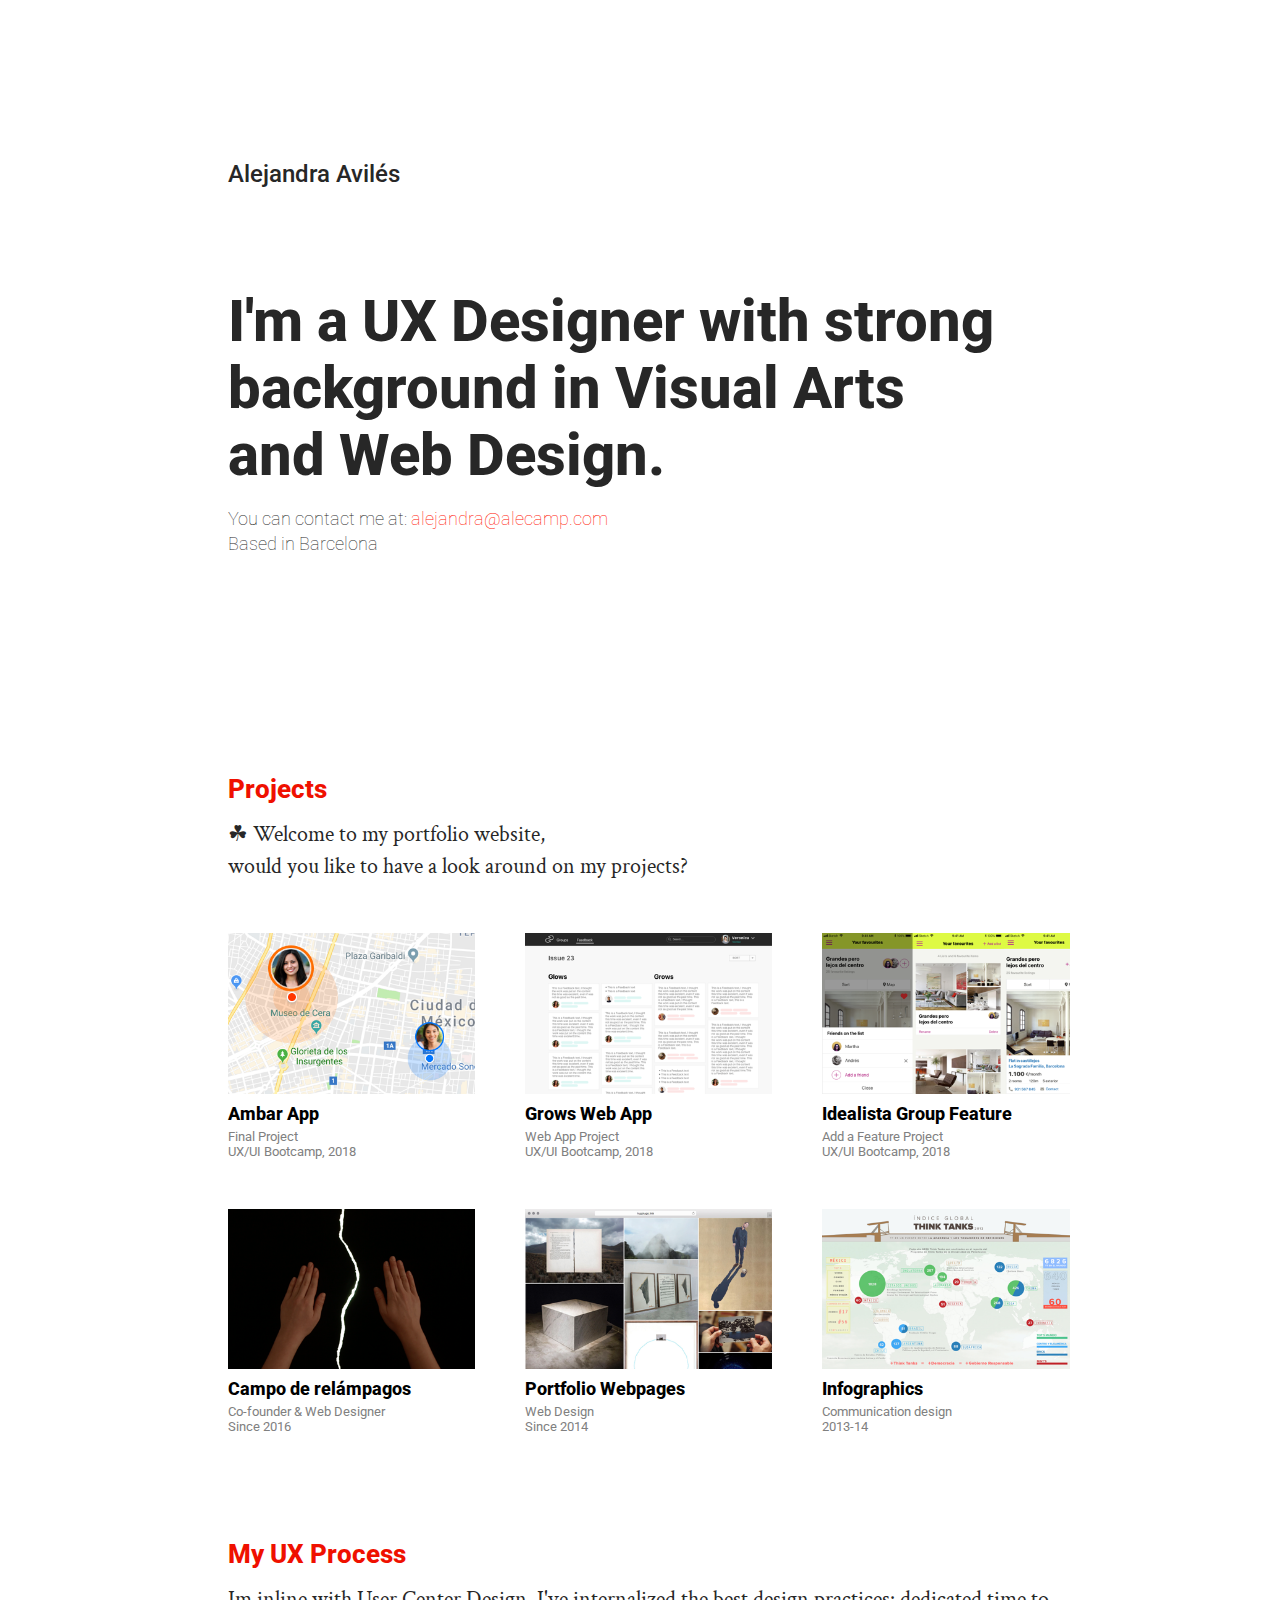
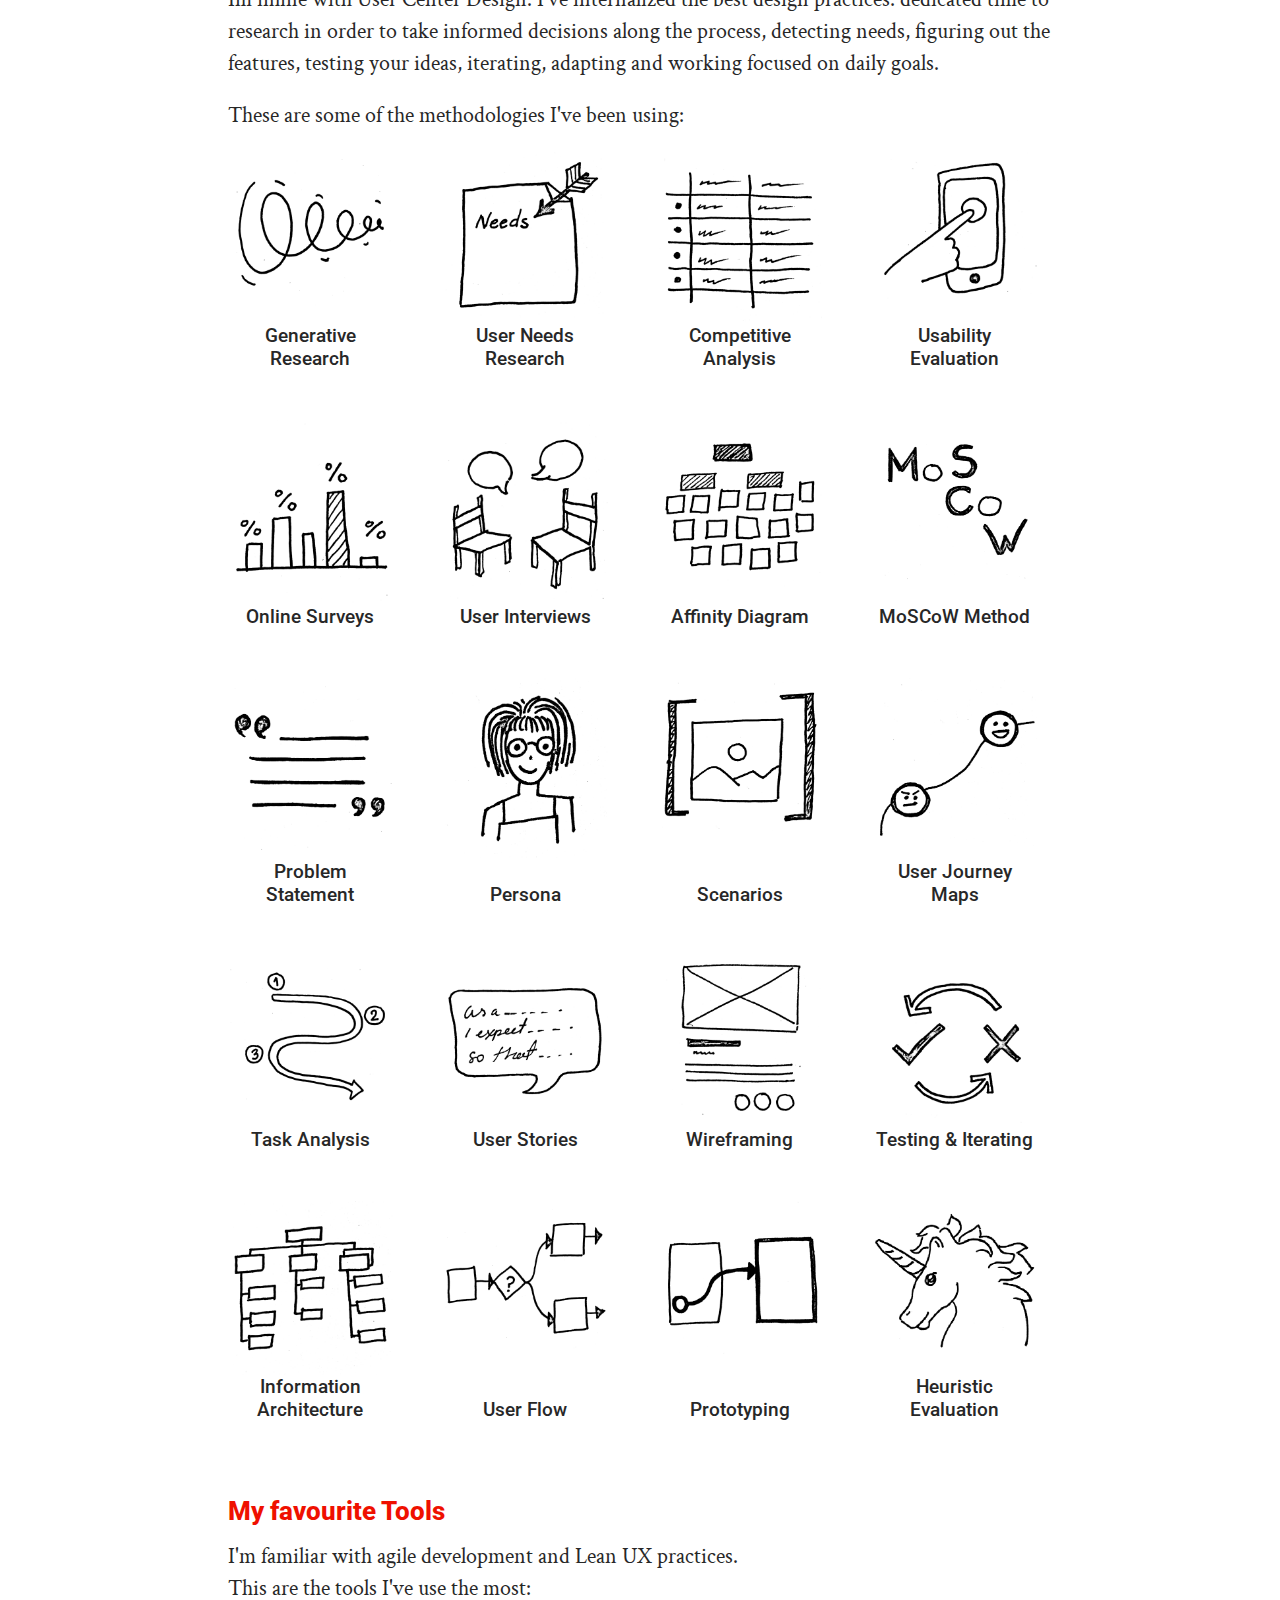
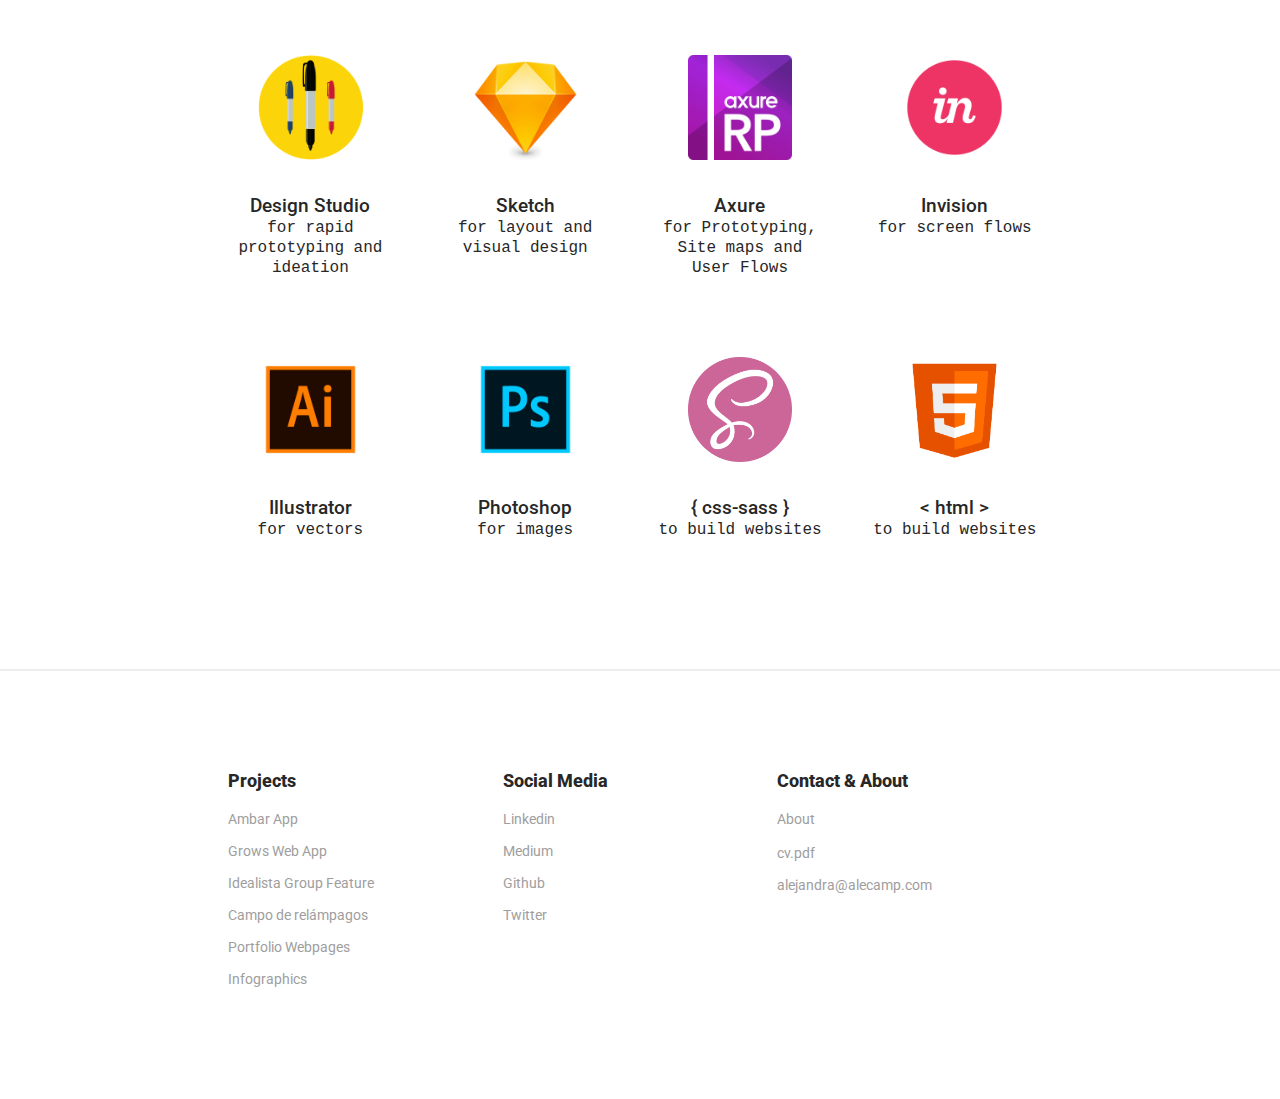
==== commit d6c89c0b: "Automated commit at 2018-11-24 23:10:01 UTC by middleman-deploy 0.1.3" ====
--- a/index.html
+++ b/index.html
@@ -268,9 +268,9 @@
     </div>
     <div class="col col-4">
       <h3>Contact & About</h3>
+      <a href="/about" class="item">About</a>
+      <a target="cv" href="/documents/alejandra-aviles-cv.pdf"><i class="far fa-file-pdf"></i> cv.pdf</a>
       <a href="mailto:alejandra@alecamp.com" class="item">alejandra@alecamp.com</a>
-      <a href="/about" class="item">About</a>
-      <a target="cv" href="/documents/alejandra-aviles-cv.pdf">cv.pdf</a>
     </div>
   </div>
 </main>
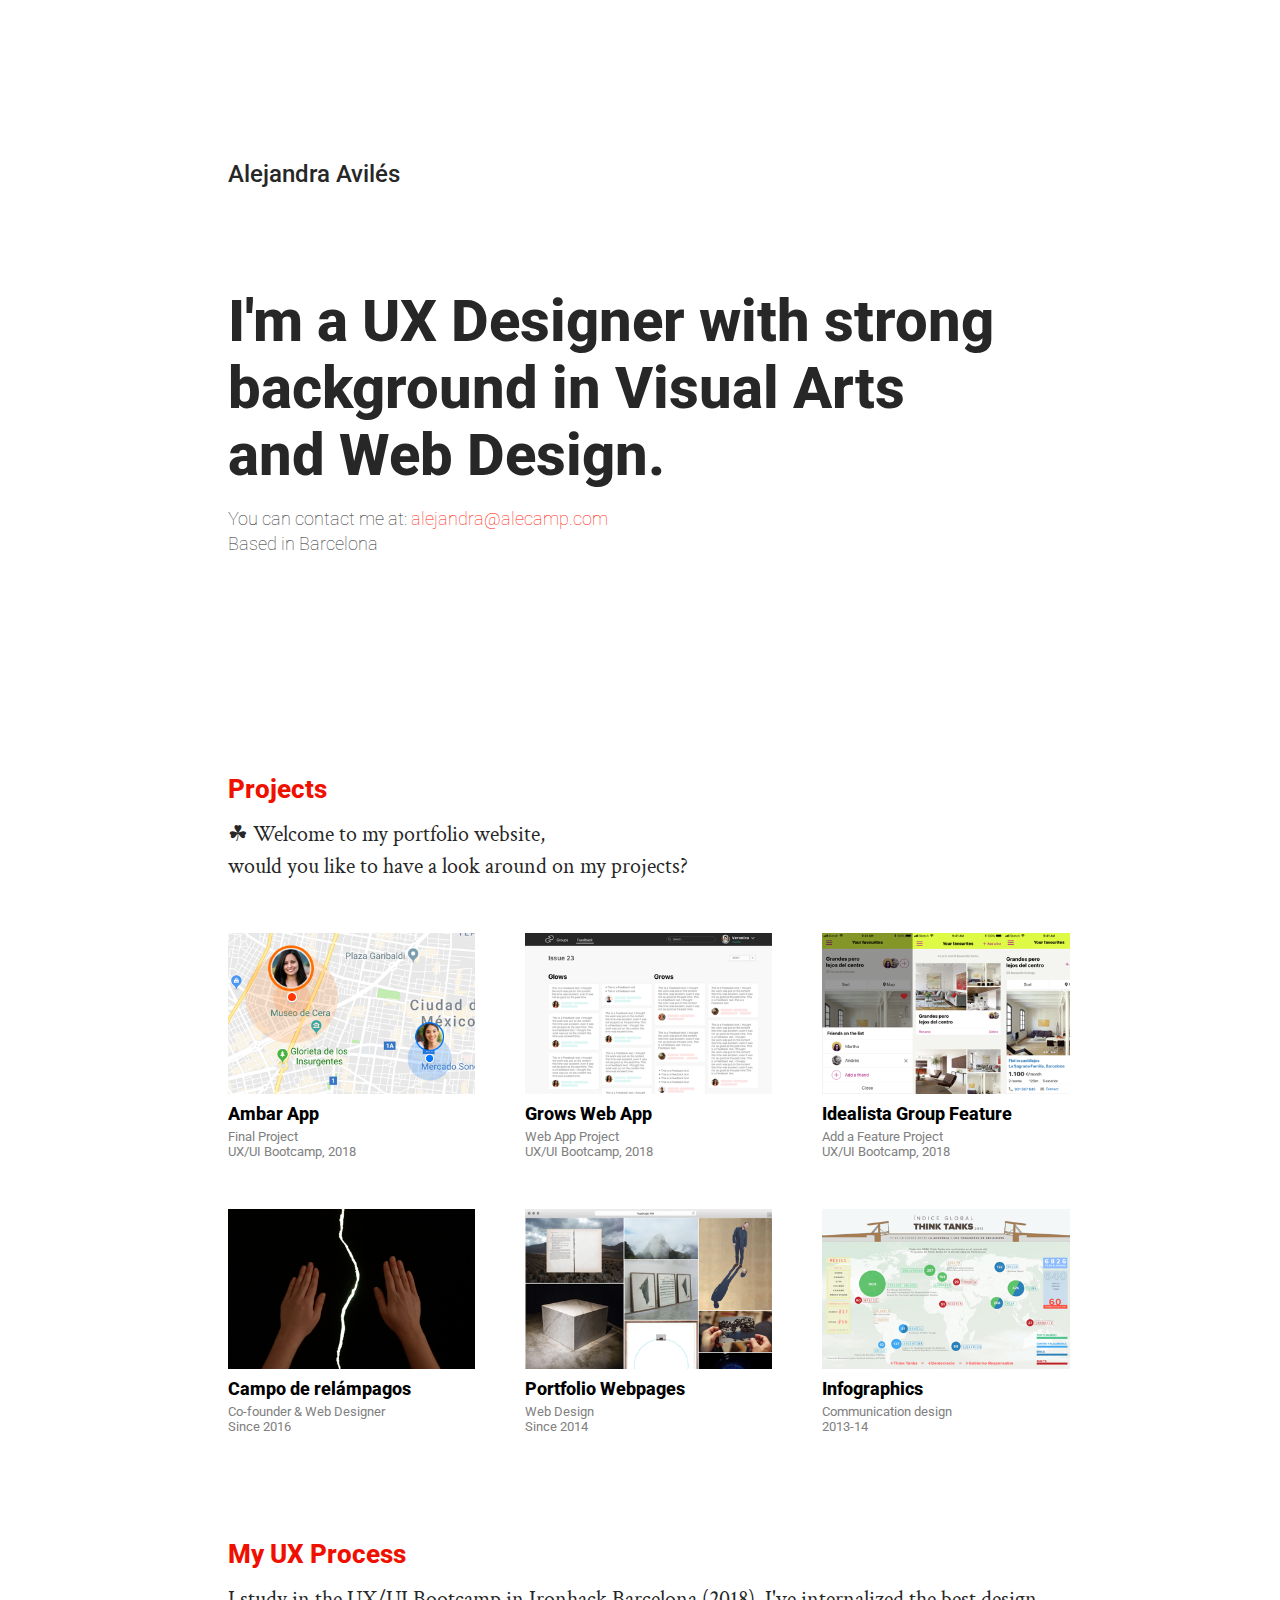
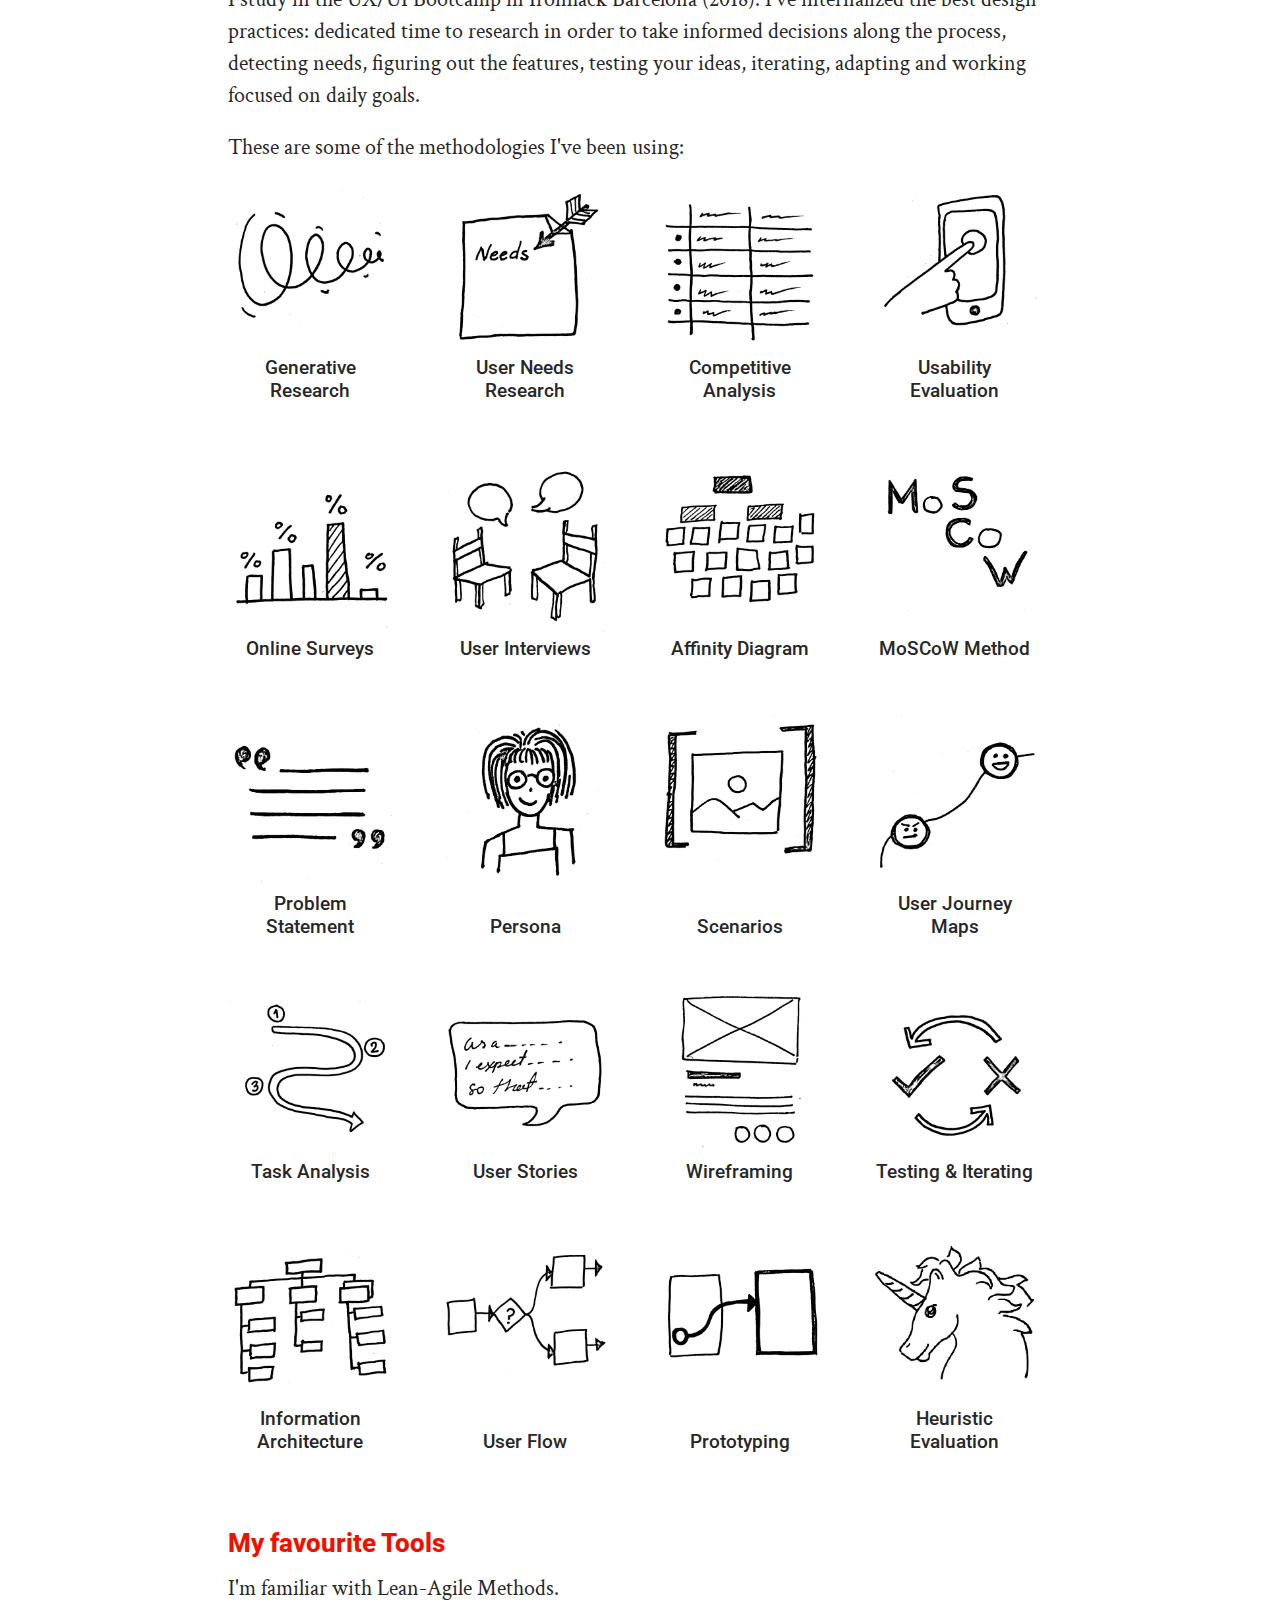
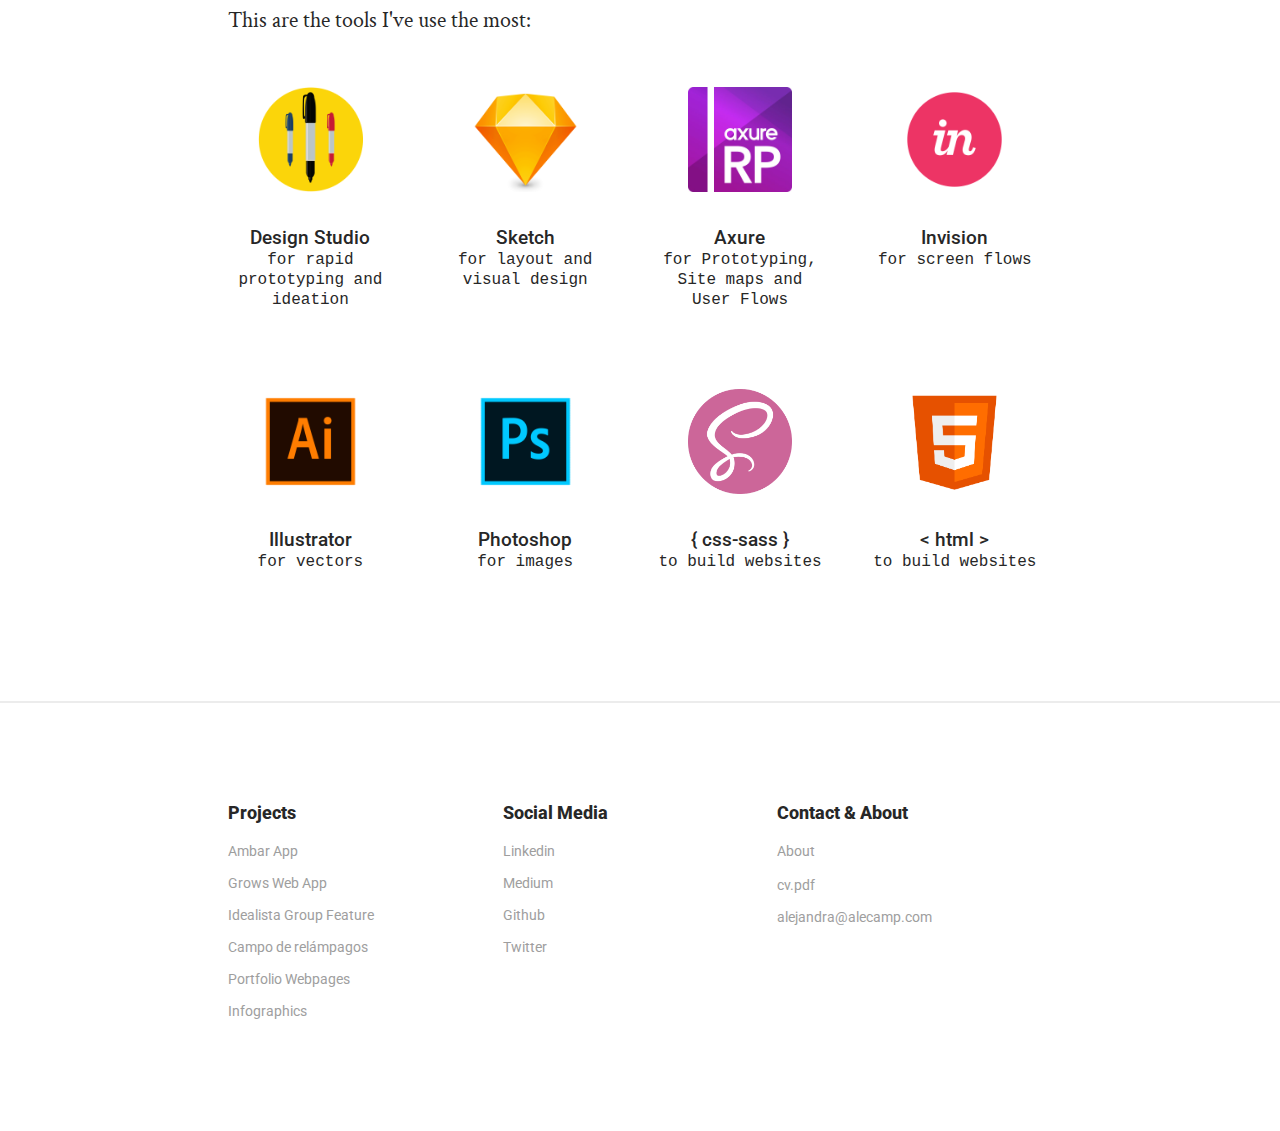
==== commit f4a3657e: "Automated commit at 2018-11-28 14:59:29 UTC by middleman-deploy 0.1.3" ====
--- a/index.html
+++ b/index.html
@@ -91,7 +91,7 @@
 		<header>
 			<h2>My UX Process</h2>
 		</header>
-		<p>Im inline with User Center Design. I've internalized the best design practices: dedicated time to research in order to take informed decisions along the process, detecting needs, figuring out the features, testing your ideas, iterating, adapting and working focused on daily goals.</p>
+		<p>I study in the UX/UI Bootcamp in Ironhack Barcelona (2018). I've internalized the best design practices: dedicated time to research in order to take informed decisions along the process, detecting needs, figuring out the features, testing your ideas, iterating, adapting and working focused on daily goals.</p>
 		<p>These are some of the methodologies I've been using:</p>
 		<div class="wrapper-4">
 			<div class="item">
@@ -180,7 +180,7 @@
 		<header>
 			<h2>My favourite Tools</h2>
 		</header>
-		<p>I'm familiar with agile development and Lean UX practices.<br>This are the tools I've use the most:</p>
+		<p>I'm familiar with Lean-Agile Methods.<br>This are the tools I've use the most:</p>
 		<div class="wrapper-4">
 			<div class="item-small">
 				<img src="/images/tools/design-studio.png">
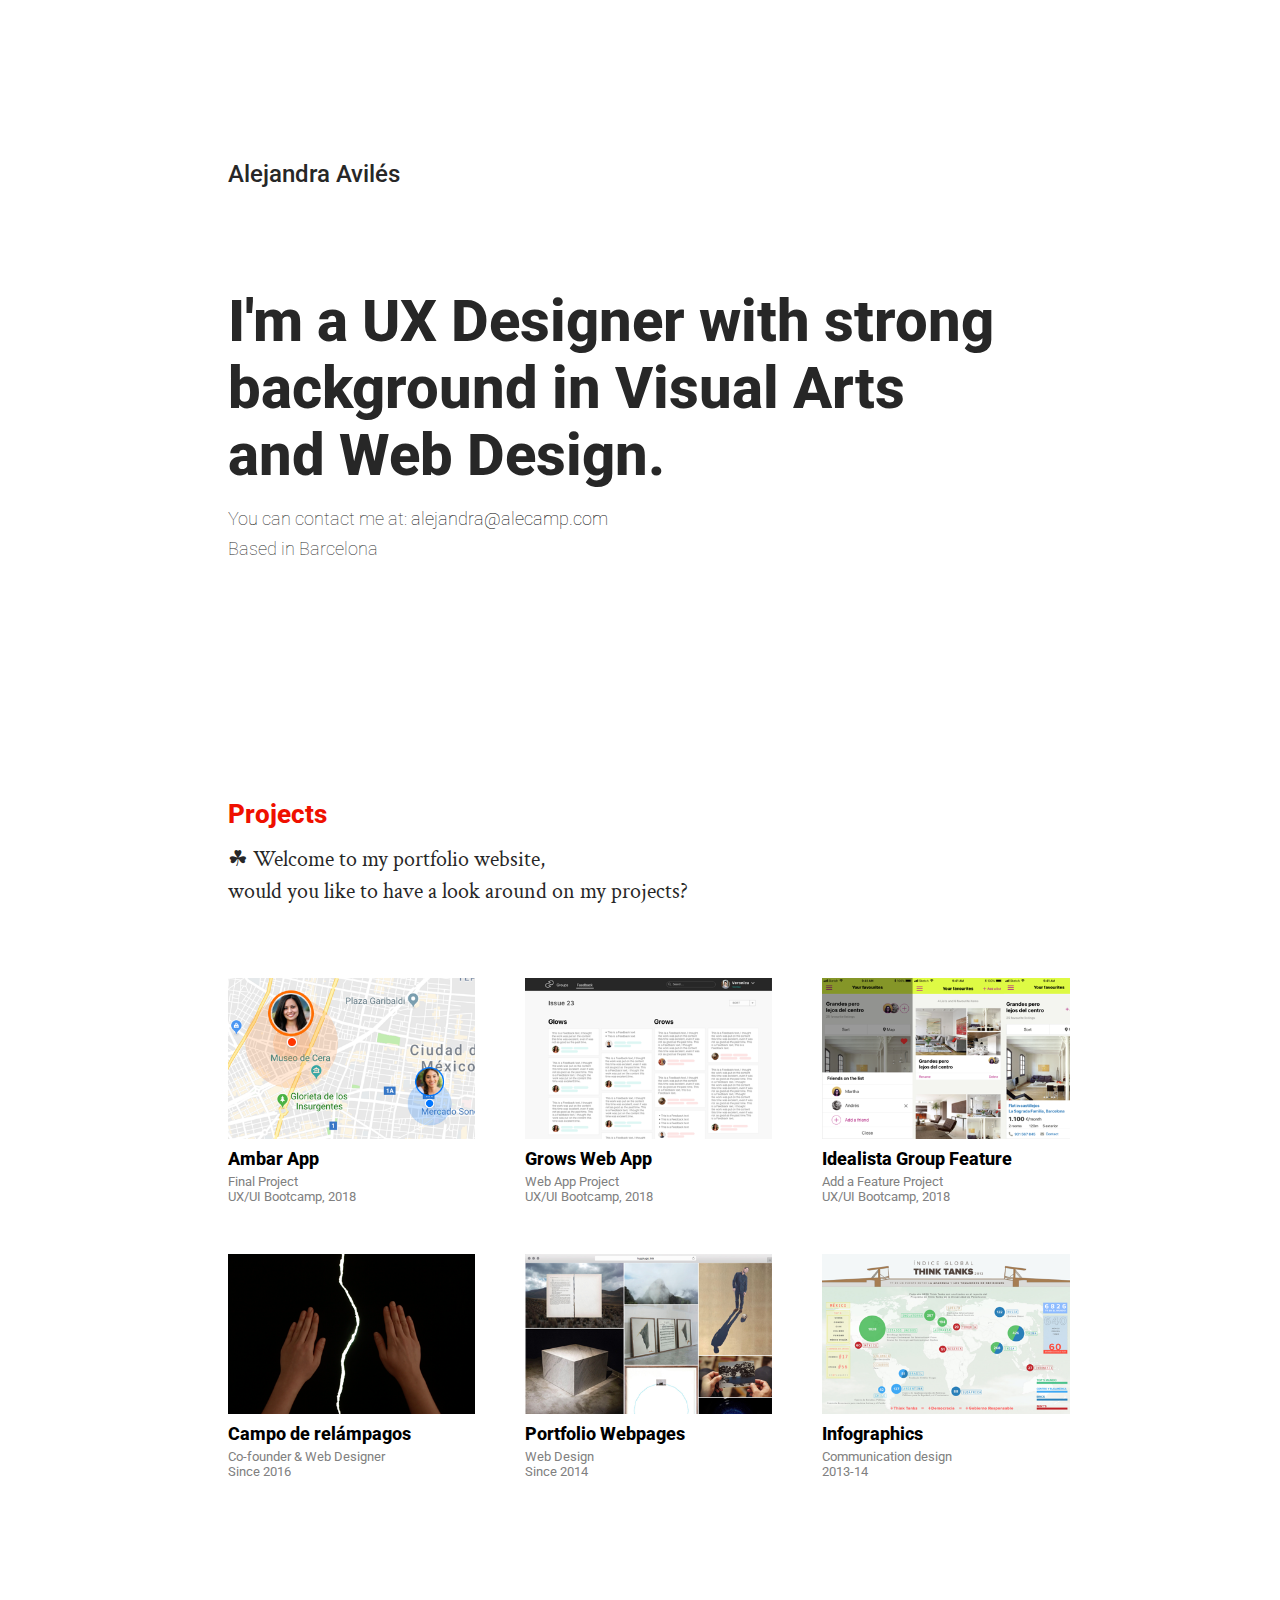
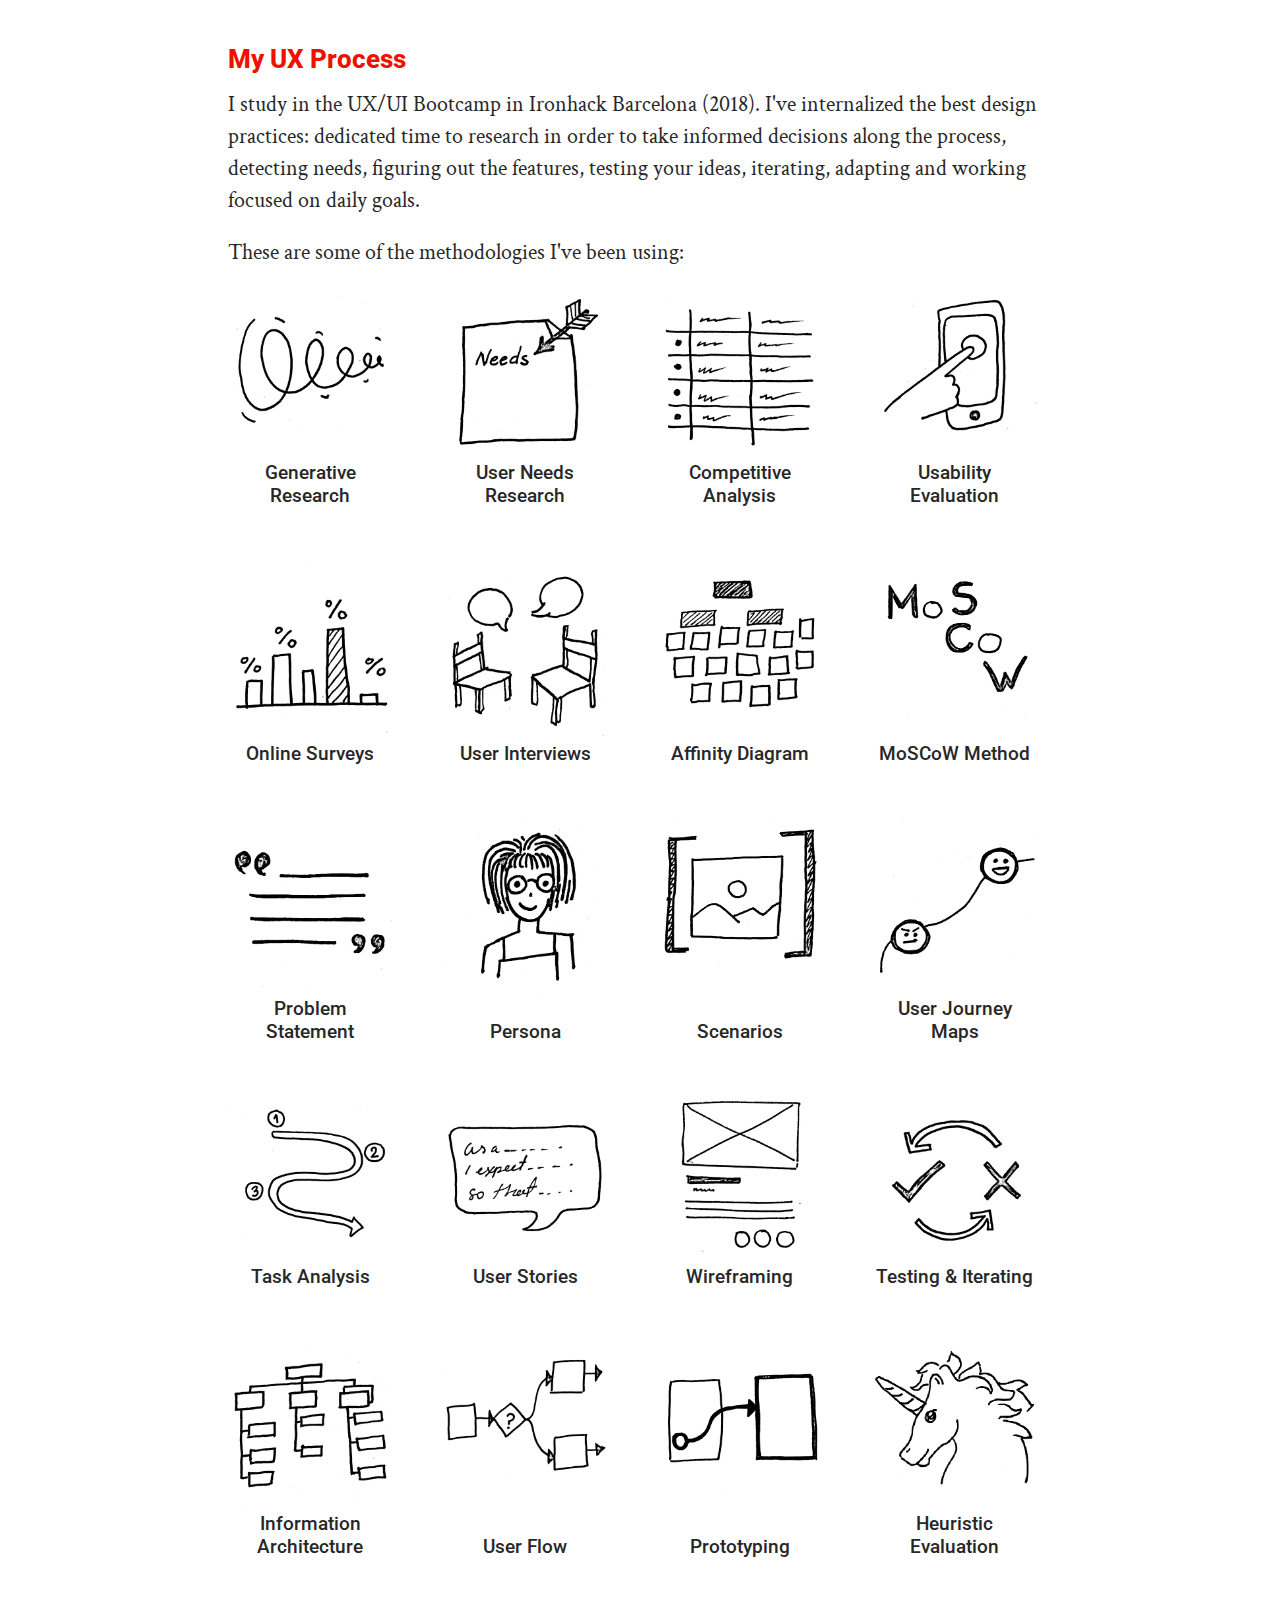
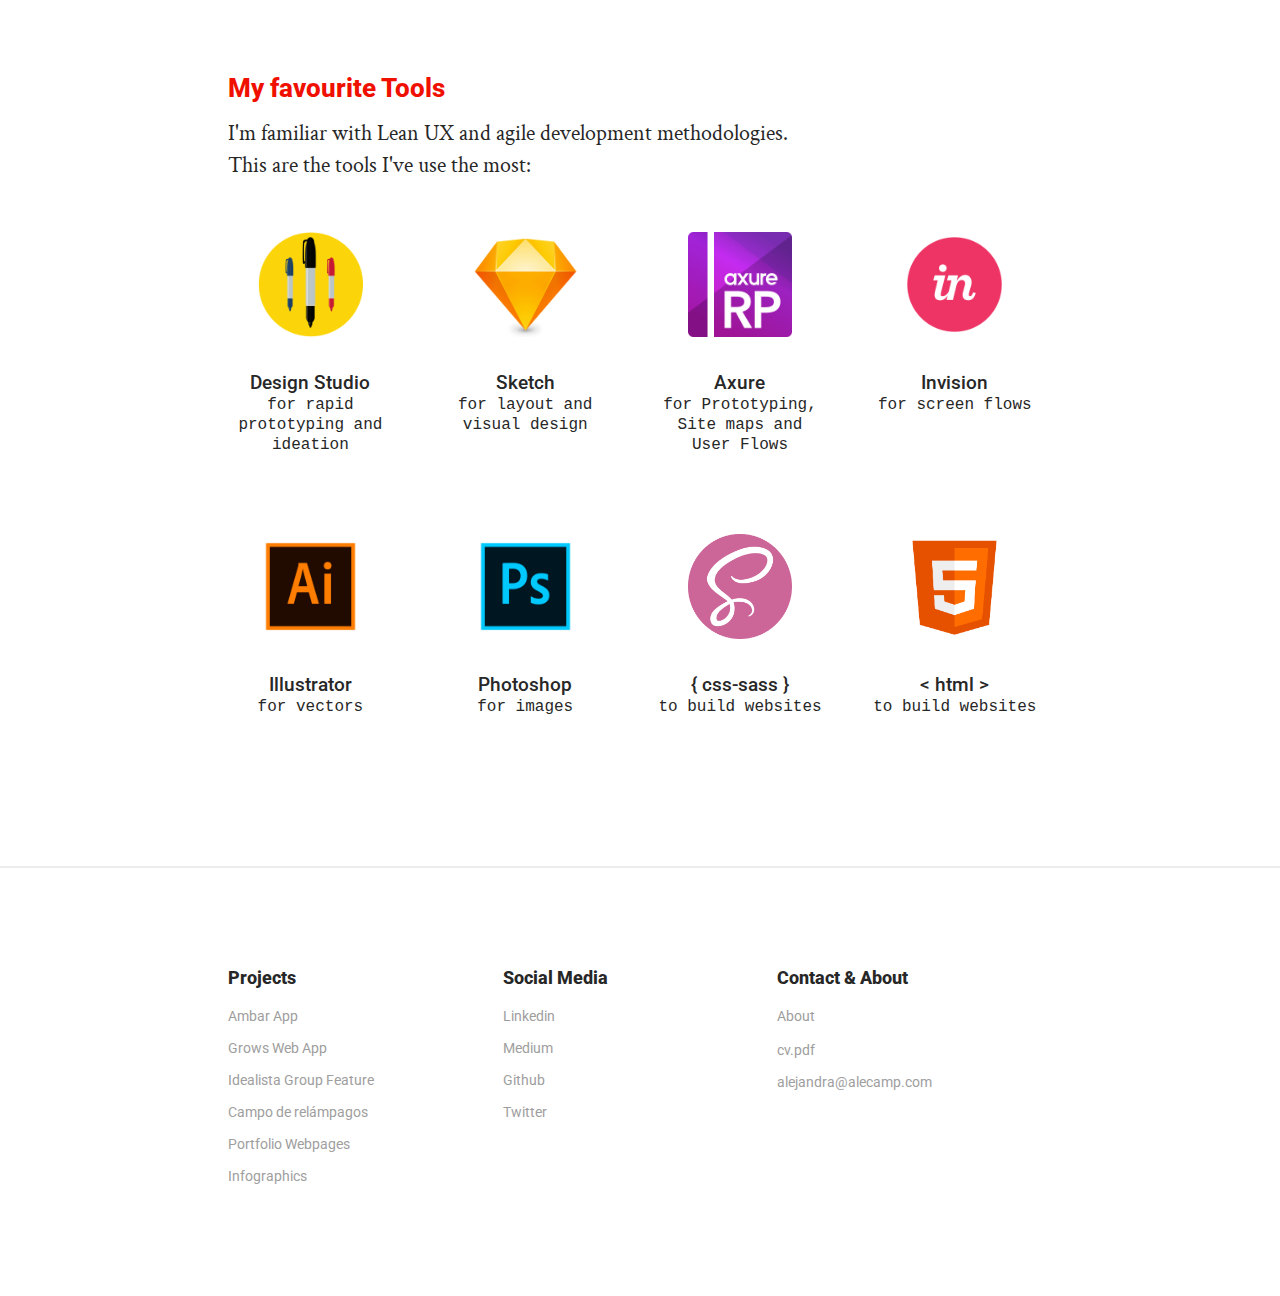
==== commit bc8e88cd: "Automated commit at 2018-12-06 20:17:06 UTC by middleman-deploy 0.1.3" ====
--- a/index.html
+++ b/index.html
@@ -21,7 +21,7 @@
 		<h4>Alejandra Avilés</h4>
 		<h1>I'm a UX Designer with strong<br>background in Visual Arts<br>and Web Design.</h1>
 		<div class="email">
-			<h3>You can contact me at:<span> alejandra@alecamp.com</span></h3>
+			<h3>You can contact me at: <a href="mailto:alejandra@alecamp.com">alejandra@alecamp.com</a><h3>
 			<h3>Based in Barcelona</h3>
 		</div>
 	</div>
@@ -180,7 +180,7 @@
 		<header>
 			<h2>My favourite Tools</h2>
 		</header>
-		<p>I'm familiar with Lean-Agile Methods.<br>This are the tools I've use the most:</p>
+		<p>I'm familiar with Lean UX and agile development methodologies.<br>This are the tools I've use the most:</p>
 		<div class="wrapper-4">
 			<div class="item-small">
 				<img src="/images/tools/design-studio.png">
--- a/stylesheets/screen.css
+++ b/stylesheets/screen.css
@@ -1 +1 @@
-html{color:#000;background:#FFF}body,div,dl,dt,dd,ul,ol,li,h1,h2,h3,h4,h5,h6,pre,code,form,fieldset,legend,input,textarea,p,blockquote,th,td{margin:0;padding:0}table{border-collapse:collapse;border-spacing:0}fieldset,img{border:0}address,caption,cite,code,dfn,em,strong,th,var{font-style:normal;font-weight:normal}ol,ul{list-style:none}caption,th{text-align:left}h1,h2,h3,h4,h5,h6{font-size:100%;font-weight:normal}q:before,q:after{content:''}abbr,acronym{border:0;font-variant:normal}sup{vertical-align:text-top}sub{vertical-align:text-bottom}input,textarea,select{font-family:inherit;font-size:inherit;font-weight:inherit}input,textarea,select{*font-size:100%}legend{color:#000}#yui3-css-stamp.cssreset{display:none}.noselect{-webkit-touch-callout:none;-webkit-user-select:none;-khtml-user-select:none;-moz-user-select:none;-ms-user-select:none;user-select:none}.GITheWall ul{list-style:none;padding:20px 0;margin:0 auto;text-align:left;width:100%}.GITheWall ul li{display:inline-block;margin:10px 5px 0 5px;vertical-align:top;width:200px}.GITheWall ul li.GI_TW_Selected_Row{-webkit-transition:margin-bottom 0.3s ease-in;-moz-transition:margin-bottom 0.3s ease-in;-o-transition:margin-bottom 0.3s ease-in;transition:margin-bottom 0.3s ease-in}.GI_TW_expander{position:absolute;z-index:1;top:0;background:black;left:0;width:100%;margin-top:10px;height:0;overflow:hidden;-webkit-transition:height 0.3s ease-in;-moz-transition:height 0.3s ease-in;-o-transition:height 0.3s ease-in;transition:height 0.3s ease-in}.GI_TW_expander.animating{overflow:hidden !important}.GI_TW_expander.opened{overflow:visible}.GI_TW_expander .GI_TW_pointer{position:absolute;margin-left:-20px;margin-top:-20px;width:0;height:0;border-left:20px solid transparent;border-right:20px solid transparent;border-bottom:20px solid black;-webkit-transition:left 0.3s ease-in;-moz-transition:left 0.3s ease-in;-o-transition:left 0.3s ease-in;transition:left 0.3s ease-in}.GI_TW_expander .GI_TW_expander-inner{width:80%;height:560px;margin:0 auto;overflow:hidden}.GI_TW_expander .GI_TW_expander-inner .GI_TW_fullimg{position:relative;width:100%;height:580px;margin:10px 0 0;text-align:center;overflow:hidden}.GI_TW_expander .GI_TW_expander-inner .GI_TW_fullimg img{position:relative}.GI_TW_expander .GI_TW_Controls{z-index:1}.GI_TW_expander .GI_TW_close{position:absolute;width:40px;height:40px;top:20px;right:20px;cursor:pointer}.GI_TW_expander .GI_TW_arrow{position:absolute;top:50%;cursor:pointer}.GI_TW_expander .GI_TW_arrow.GI_TW_hidden{display:none}.GI_TW_expander .GI_TW_arrow.GI_TW_next{right:30px}.GI_TW_expander .GI_TW_arrow.GI_TW_prev{left:30px}.GI_TW_expander .GI_TW_loading{width:20px;height:20px;border-radius:50%;background:#ddd;box-shadow:0 0 1px #cccccc, 15px 30px 1px #cccccc, -15px 30px 1px #cccccc;position:absolute;top:50%;left:50%;margin:-25px 0 0;-webkit-animation:loader 0.5s infinite ease-in-out both;-moz-animation:loader 0.5s infinite ease-in-out both;-ms-animation:loader 0.5s infinite ease-in-out both;-o-animation:loader 0.5s infinite ease-in-out both;animation:loader 0.5s infinite ease-in-out both}@-moz-keyframes loader{0%{background:#ddd}33%{background:#ccc;box-shadow:0 0 1px #cccccc, 15px 30px 1px #cccccc, -15px 30px 1px #dddddd}66%{background:#ccc;box-shadow:0 0 1px #cccccc, 15px 30px 1px #dddddd, -15px 30px 1px #cccccc}}@-webkit-keyframes loader{0%{background:#ddd}33%{background:#ccc;box-shadow:0 0 1px #cccccc, 15px 30px 1px #cccccc, -15px 30px 1px #dddddd}66%{background:#ccc;box-shadow:0 0 1px #cccccc, 15px 30px 1px #dddddd, -15px 30px 1px #cccccc}}@-o-keyframes loader{0%{background:#ddd}33%{background:#ccc;box-shadow:0 0 1px #cccccc, 15px 30px 1px #cccccc, -15px 30px 1px #dddddd}66%{background:#ccc;box-shadow:0 0 1px #cccccc, 15px 30px 1px #dddddd, -15px 30px 1px #cccccc}}@-ms-keyframes loader{0%{background:#ddd}33%{background:#ccc;box-shadow:0 0 1px #cccccc, 15px 30px 1px #cccccc, -15px 30px 1px #dddddd}66%{background:#ccc;box-shadow:0 0 1px #cccccc, 15px 30px 1px #dddddd, -15px 30px 1px #cccccc}}@keyframes loader{0%{background:#ddd}33%{background:#ccc;box-shadow:0 0 1px #cccccc, 15px 30px 1px #cccccc, -15px 30px 1px #dddddd}66%{background:#ccc;box-shadow:0 0 1px #cccccc, 15px 30px 1px #dddddd, -15px 30px 1px #cccccc}}.about img{border-radius:100px}article{width:700px;padding-top:100px}.quote{border-left:4px solid #ef1000;margin:20px 50px;padding-left:20px;border-radius:5px}.quote p{font-family:'Roboto', sans-serif;padding:10px 0;font-size:0.9rem;line-height:20px}.quote i{font-size:0.7rem;color:grey}.highlight{padding-left:40px}.highlight p{font-size:2.8rem;line-height:50px}.award{display:inline-block}.award h3{color:#d4a000;font-weight:600;font-size:0.9rem}.btn{display:inline-block;background-color:#3c3b3a;box-shadow:1px 2px 10px #dadada;border-radius:5px;border:1px solid black;color:white;text-decoration:none;text-align:center;padding:12px 30px}.btn a{font-size:1rem;font-weight:600;text-transform:uppercase;cursor:pointer;color:white}.btn a:hover{color:white;cursor:pointer}.btn:hover{background-color:black;color:white;cursor:pointer}.btn:active{position:relative;top:1px}.site-btn h6{border:1px solid #e2e2e2;border-radius:10px;position:relative;padding:20px}.site-btn a:hover{color:red;background-color:blue}.columns{zoom:1;column-width:auto;column-gap:2rem}.columns:before{content:'';display:block}.columns:after{content:'';display:table;clear:both}.col{float:left}.border-left{padding-left:30px;border-left:1px solid grey}.col-1{width:8.33%}.col-2{width:16.60%}.col-3{width:24.99%}.col-4{width:33.32%}.col-6{width:49.98%}.col-8{width:66.66%;padding-right:20px}.col-9{width:95%}.col-10{width:80%}.col-12{width:100%}.contact{position:fixed;right:0;background-color:white;z-index:2000}.contact a{font-size:1rem;color:red}figure{padding-top:20px;padding-bottom:20px;margin:0}figcaption{color:grey;font-size:0.9rem}footer{border-top:2px solid #ececec}footer a{font-size:0.9rem;margin-top:15px;margin-bottom:15px;color:#9E9E9E}.hero-unit{padding-top:60px;padding-bottom:150px}.hero-unit span{color:red}.hero-unit h1{font-size:3.6rem;font-family:'Roboto', sans-serif}.hero-unit h4{padding-bottom:100px;font-size:1.5rem}.hero-unit .email{padding:20px 0}.hero-unit .email h3{font-weight:100}.hero-unit .email span{color:#ff1403}.message{text-align:center;background-color:#ffe976;padding:15px 30px;margin-right:auto;margin-left:auto;width:250px;font-size:1.2rem;font-family:'Kalam', cursive}.item{position:relative;flex:1;flex-direction:column;justify-content:space-between;display:flex}.item-info{padding-top:10px;flex:1;flex-direction:column;flex-grow:0}.item-center{padding:30px;text-align:center}.item-small{text-align:center}.item-small img{padding:30px}.item:hover{cursor:pointer}.item:hover img{opacity:0.7;position:relative}.item:hover .cover{display:block}.item:hover .cover h6{font-size:1em;line-height:20px;letter-spacing:0.3px}.nav{position:fixed;background-color:white;padding-top:20px;padding-bottom:20px;padding-left:20px;width:100%;z-index:1000;border-bottom:2px solid #ececec}.nav a{font-size:1rem;float:left;margin-right:20px}.nav .logo h5{font-weight:800}.nav .logo a{color:black;font-size:1.1rem}.nav .logo a:hover{color:black;border-bottom:none}section{padding:30px 0}section .sub-section{padding:20px 40px}section .sub-section p{font-size:1.1rem;padding-bottom:20px;line-height:22px}.section-center{text-align:center;padding-top:50px;width:650px;margin-left:auto;margin-right:auto}.skills h6{line-height:22px}.slider-wrapper{width:800px;padding-right:auto;padding-left:auto}.slider{margin-bottom:15px;border-radius:15px;border:0.5px solid #e0e0e0;box-shadow:3px 13px 40px -10px rgba(0,0,0,0.1);height:inherit;width:inherit;overflow:hidden;position:relative;text-align:left}.slider-point-next{cursor:e-resize;cursor:url("/images/next.svg"),auto}.slider-point-previous{cursor:w-resize;cursor:url("/images/prev.svg"),auto}.slider>*{display:none;width:inherit}.slider .columns{height:inherit}.slider img{padding-top:0;padding-bottom:0;max-height:800px;max-width:100%;width:auto;margin-right:auto;margin-left:auto;vertical-align:bottom}.slider .columns .column{height:inherit}[data-slider-index]{font-size:0.8em;font-weight:100;height:inherit}[data-slider-action]{font-size:1em;letter-spacing:1px;color:#3535c3;font-weight:100;cursor:pointer;max-width:1400px}.slider-controls{-webkit-touch-callout:none;-webkit-user-select:none;-khtml-user-select:none;-moz-user-select:none;-ms-user-select:none;user-select:none;position:absolute;right:0;bottom:0;display:inline-block;z-index:1000}.slider-controls>*{display:inline-block;left:0;padding-right:5px}.slider-controls a,.slider-controls *{color:#666 !important}.slider-controls a{font-size:1.3em}.caption{background-color:white;padding-top:5px;padding-bottom:5px;padding-right:70px;display:inline-block;text-align:left;width:100%;z-index:-100}.social-media{position:fixed;background-color:white;right:200px}.social-media a{color:#333333;font-size:1rem;padding:2px 5px}.social-media a:hover i{color:#ff5043}.wrapper-3{display:grid;grid-template-columns:30% 30% 30%;grid-gap:50px}.item-meth{text-align:center}.wrapper-4{display:grid;grid-template-columns:20% 20% 20% 20%;grid-gap:50px;text-align:center}.wrapper-4 .item:hover img{opacity:1;position:relative}h1{font-size:3rem;font-weight:800}h2{font-size:1.6rem;padding:15px 0;color:#ef1000;font-weight:800}h3{font-size:1.1rem;font-weight:800;padding-bottom:5px}h4{font-size:1.2rem;font-weight:500}h5{font-size:1rem}h6{font-size:0.8rem;color:grey}p{font-family:'Crimson Text', serif;font-size:1.4rem;line-height:32px;padding-bottom:20px}li{list-style-type:bullets}em{font-style:italic}*{box-sizing:border-box}body{color:#272727;width:100%;margin-left:auto;margin-right:auto;font-size:1rem;font-family:'Roboto', sans-serif}body ::selection{background-color:#ffec5b;color:#ff1403}a{color:black;text-decoration:none}a:hover{cursor:pointer;color:#ff5043}main{zoom:1;width:1024px;padding:100px;margin-left:auto;margin-right:auto}main:before{content:'';display:block}main:after{content:'';display:table;clear:both}img{max-width:100%}.caption{padding-left:10px;color:grey}body.projects #projects{color:#ff5043}body.about #about{color:#ff5043}+html{color:#000;background:#FFF}body,div,dl,dt,dd,ul,ol,li,h1,h2,h3,h4,h5,h6,pre,code,form,fieldset,legend,input,textarea,p,blockquote,th,td{margin:0;padding:0}table{border-collapse:collapse;border-spacing:0}fieldset,img{border:0}address,caption,cite,code,dfn,em,strong,th,var{font-style:normal;font-weight:normal}ol,ul{list-style:none}caption,th{text-align:left}h1,h2,h3,h4,h5,h6{font-size:100%;font-weight:normal}q:before,q:after{content:''}abbr,acronym{border:0;font-variant:normal}sup{vertical-align:text-top}sub{vertical-align:text-bottom}input,textarea,select{font-family:inherit;font-size:inherit;font-weight:inherit}input,textarea,select{*font-size:100%}legend{color:#000}#yui3-css-stamp.cssreset{display:none}.noselect{-webkit-touch-callout:none;-webkit-user-select:none;-khtml-user-select:none;-moz-user-select:none;-ms-user-select:none;user-select:none}.GITheWall ul{list-style:none;padding:20px 0;margin:0 auto;text-align:left;width:100%}.GITheWall ul li{display:inline-block;margin:10px 5px 0 5px;vertical-align:top;width:200px}.GITheWall ul li.GI_TW_Selected_Row{-webkit-transition:margin-bottom 0.3s ease-in;-moz-transition:margin-bottom 0.3s ease-in;-o-transition:margin-bottom 0.3s ease-in;transition:margin-bottom 0.3s ease-in}.GI_TW_expander{position:absolute;z-index:1;top:0;background:black;left:0;width:100%;margin-top:10px;height:0;overflow:hidden;-webkit-transition:height 0.3s ease-in;-moz-transition:height 0.3s ease-in;-o-transition:height 0.3s ease-in;transition:height 0.3s ease-in}.GI_TW_expander.animating{overflow:hidden !important}.GI_TW_expander.opened{overflow:visible}.GI_TW_expander .GI_TW_pointer{position:absolute;margin-left:-20px;margin-top:-20px;width:0;height:0;border-left:20px solid transparent;border-right:20px solid transparent;border-bottom:20px solid black;-webkit-transition:left 0.3s ease-in;-moz-transition:left 0.3s ease-in;-o-transition:left 0.3s ease-in;transition:left 0.3s ease-in}.GI_TW_expander .GI_TW_expander-inner{width:80%;height:560px;margin:0 auto;overflow:hidden}.GI_TW_expander .GI_TW_expander-inner .GI_TW_fullimg{position:relative;width:100%;height:580px;margin:10px 0 0;text-align:center;overflow:hidden}.GI_TW_expander .GI_TW_expander-inner .GI_TW_fullimg img{position:relative}.GI_TW_expander .GI_TW_Controls{z-index:1}.GI_TW_expander .GI_TW_close{position:absolute;width:40px;height:40px;top:20px;right:20px;cursor:pointer}.GI_TW_expander .GI_TW_arrow{position:absolute;top:50%;cursor:pointer}.GI_TW_expander .GI_TW_arrow.GI_TW_hidden{display:none}.GI_TW_expander .GI_TW_arrow.GI_TW_next{right:30px}.GI_TW_expander .GI_TW_arrow.GI_TW_prev{left:30px}.GI_TW_expander .GI_TW_loading{width:20px;height:20px;border-radius:50%;background:#ddd;box-shadow:0 0 1px #cccccc, 15px 30px 1px #cccccc, -15px 30px 1px #cccccc;position:absolute;top:50%;left:50%;margin:-25px 0 0;-webkit-animation:loader 0.5s infinite ease-in-out both;-moz-animation:loader 0.5s infinite ease-in-out both;-ms-animation:loader 0.5s infinite ease-in-out both;-o-animation:loader 0.5s infinite ease-in-out both;animation:loader 0.5s infinite ease-in-out both}@-moz-keyframes loader{0%{background:#ddd}33%{background:#ccc;box-shadow:0 0 1px #cccccc, 15px 30px 1px #cccccc, -15px 30px 1px #dddddd}66%{background:#ccc;box-shadow:0 0 1px #cccccc, 15px 30px 1px #dddddd, -15px 30px 1px #cccccc}}@-webkit-keyframes loader{0%{background:#ddd}33%{background:#ccc;box-shadow:0 0 1px #cccccc, 15px 30px 1px #cccccc, -15px 30px 1px #dddddd}66%{background:#ccc;box-shadow:0 0 1px #cccccc, 15px 30px 1px #dddddd, -15px 30px 1px #cccccc}}@-o-keyframes loader{0%{background:#ddd}33%{background:#ccc;box-shadow:0 0 1px #cccccc, 15px 30px 1px #cccccc, -15px 30px 1px #dddddd}66%{background:#ccc;box-shadow:0 0 1px #cccccc, 15px 30px 1px #dddddd, -15px 30px 1px #cccccc}}@-ms-keyframes loader{0%{background:#ddd}33%{background:#ccc;box-shadow:0 0 1px #cccccc, 15px 30px 1px #cccccc, -15px 30px 1px #dddddd}66%{background:#ccc;box-shadow:0 0 1px #cccccc, 15px 30px 1px #dddddd, -15px 30px 1px #cccccc}}@keyframes loader{0%{background:#ddd}33%{background:#ccc;box-shadow:0 0 1px #cccccc, 15px 30px 1px #cccccc, -15px 30px 1px #dddddd}66%{background:#ccc;box-shadow:0 0 1px #cccccc, 15px 30px 1px #dddddd, -15px 30px 1px #cccccc}}.about img{border-radius:100px}article{width:700px;padding-top:100px}.award{display:inline-block}.award p{color:#d4a000;font-weight:600}.btn{display:inline-block;background-color:#3c3b3a;box-shadow:1px 2px 10px #dadada;border-radius:5px;border:1px solid black;color:white;text-decoration:none;text-align:center;padding:12px 30px}.btn a{font-size:1rem;font-weight:600;text-transform:uppercase;cursor:pointer;color:white}.btn a:hover{color:white;cursor:pointer}.btn:hover{background-color:black;color:white;cursor:pointer}.btn:active{position:relative;top:1px}.site-btn h6{border:1px solid #e2e2e2;border-radius:10px;position:relative;padding:20px}.site-btn a:hover{color:red;background-color:blue}.columns{zoom:1;column-width:auto;column-gap:2rem}.columns:before{content:'';display:block}.columns:after{content:'';display:table;clear:both}.col{float:left}.border-left{padding-left:30px;border-left:1px solid grey}.col-1{width:8.33%}.col-2{width:16.60%}.col-3{width:24.99%}.col-4{width:33.32%}.col-6{width:49.98%}.col-8{width:66.66%;padding-right:20px}.col-9{width:95%}.col-10{width:80%}.col-12{width:100%}.contact{position:fixed;right:0;background-color:white;z-index:2000}.contact a{font-size:1rem;color:red}figure{padding-top:20px;padding-bottom:20px;margin:0}figcaption{color:grey;font-size:0.9rem}footer{border-top:2px solid #ececec}footer a{font-size:0.9rem;margin-top:15px;margin-bottom:15px;color:#9E9E9E}.hero-unit{padding-top:60px;padding-bottom:150px}.hero-unit span{color:red}.hero-unit h1{font-size:3.6rem;font-family:'Roboto', sans-serif}.hero-unit h4{padding-bottom:100px;font-size:1.5rem}.hero-unit .email{padding:20px 0}.hero-unit .email h3{font-weight:100}.hero-unit .email span{color:#ff1403}.message{text-align:center;background-color:#ffe976;padding:15px 30px;margin-right:auto;margin-left:auto;width:250px;font-size:1.2rem;font-family:'Kalam', cursive}.item{position:relative;flex:1;flex-direction:column;justify-content:space-between;display:flex}.item-info{padding-top:10px;flex:1;flex-direction:column;flex-grow:0}.item-center{padding:30px;text-align:center}.item-small{text-align:center}.item-small img{padding:30px}.item:hover{cursor:pointer}.item:hover img{opacity:0.7;position:relative}.item:hover .cover{display:block}.item:hover .cover h6{font-size:1em;line-height:20px;letter-spacing:0.3px}.nav{position:fixed;background-color:white;padding-top:20px;padding-bottom:20px;padding-left:20px;width:100%;z-index:1000;border-bottom:2px solid #ececec}.nav a{font-size:1rem;float:left;margin-right:20px}.nav .logo h5{font-weight:800}.nav .logo a{color:black;font-size:1.1rem}.nav .logo a:hover{color:black;border-bottom:none}.note{text-align:center;background-color:#ffe976;padding:30px;margin-right:auto;margin-left:auto;width:400px}.note p{font-size:1.2rem;font-family:'Kalam', cursive}section{padding:50px 0}section .sub-section{padding:20px 40px}section .sub-section p{font-size:1.2rem;padding-bottom:20px;line-height:26px}.section-center{text-align:center;padding-top:50px;width:650px;margin-left:auto;margin-right:auto}.quote{border-left:4px solid #ef1000;margin:20px 50px;padding-left:20px;border-radius:5px}.quote p{padding:10px 0;font-size:1rem;line-height:24px;font-family:roboto}.quote i{font-size:0.7rem;color:grey}.highlight{padding-left:40px}.highlight p{font-size:2.8rem;line-height:50px}.skills h6{line-height:22px}.slider-wrapper{width:800px;padding-right:auto;padding-left:auto}.slider{margin-bottom:15px;border-radius:15px;border:0.5px solid #e0e0e0;box-shadow:3px 13px 40px -10px rgba(0,0,0,0.1);height:inherit;width:inherit;overflow:hidden;position:relative;text-align:left}.slider-point-next{cursor:e-resize;cursor:url("/images/next.svg"),auto}.slider-point-previous{cursor:w-resize;cursor:url("/images/prev.svg"),auto}.slider>*{display:none;width:inherit}.slider .columns{height:inherit}.slider img{padding-top:0;padding-bottom:0;max-height:800px;max-width:100%;width:auto;margin-right:auto;margin-left:auto;vertical-align:bottom}.slider .columns .column{height:inherit}[data-slider-index]{font-size:0.8em;font-weight:100;height:inherit}[data-slider-action]{font-size:1em;letter-spacing:1px;color:#3535c3;font-weight:100;cursor:pointer;max-width:1400px}.slider-controls{-webkit-touch-callout:none;-webkit-user-select:none;-khtml-user-select:none;-moz-user-select:none;-ms-user-select:none;user-select:none;position:absolute;right:0;bottom:0;display:inline-block;z-index:1000}.slider-controls>*{display:inline-block;left:0;padding-right:5px}.slider-controls a,.slider-controls *{color:#666 !important}.slider-controls a{font-size:1.3em}.caption{background-color:white;padding-top:5px;padding-bottom:5px;padding-right:70px;display:inline-block;text-align:left;width:100%;z-index:-100}.social-media{position:fixed;background-color:white;right:200px}.social-media a{color:#333333;font-size:1rem;padding:2px 5px}.social-media a:hover i{color:#ff5043}.wrapper-3{display:grid;grid-template-columns:30% 30% 30%;grid-gap:50px}.item-meth{text-align:center}.wrapper-4{display:grid;grid-template-columns:20% 20% 20% 20%;grid-gap:50px;text-align:center}.wrapper-4 .item:hover img{opacity:1;position:relative}h1{font-size:3rem;font-weight:800}h2{font-size:1.6rem;padding:15px 0;color:#ef1000;font-weight:800}h3{font-size:1.1rem;font-weight:800;padding-bottom:5px}h4{font-size:1.2rem;font-weight:500}h5{font-size:1rem}h6{font-size:0.8rem;color:grey}p{font-family:'Crimson Text', serif;font-size:1.4rem;line-height:32px;padding-bottom:20px}li{list-style-type:bullets}em{font-style:italic}*{box-sizing:border-box}body{color:#272727;width:100%;margin-left:auto;margin-right:auto;font-size:1rem;font-family:'Roboto', sans-serif}body ::selection{background-color:#ffec5b;color:#ff1403}a{color:black;text-decoration:none}a:hover{cursor:pointer;color:#ff5043}main{zoom:1;width:1024px;padding:100px;margin-left:auto;margin-right:auto}main:before{content:'';display:block}main:after{content:'';display:table;clear:both}img{max-width:100%}.caption{padding-left:10px;color:grey}body.projects #projects{color:#ff5043}body.about #about{color:#ff5043}